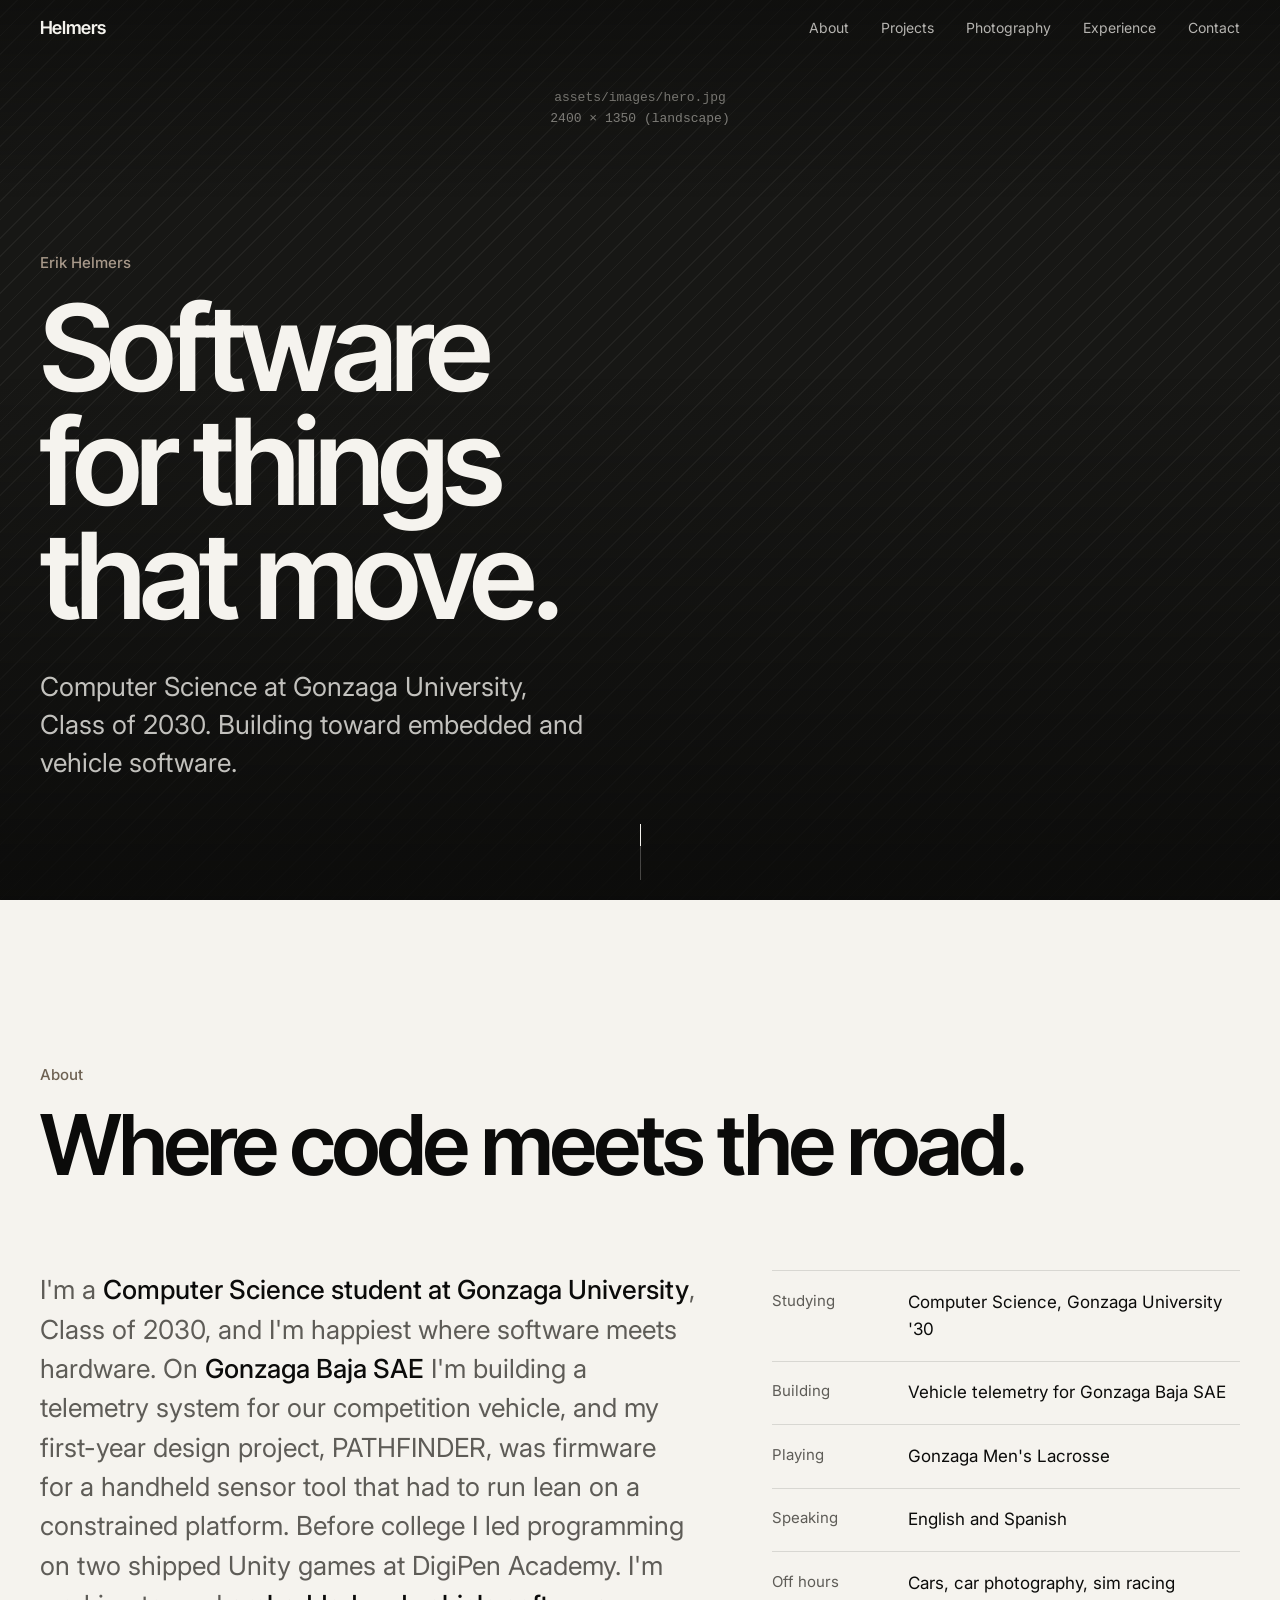
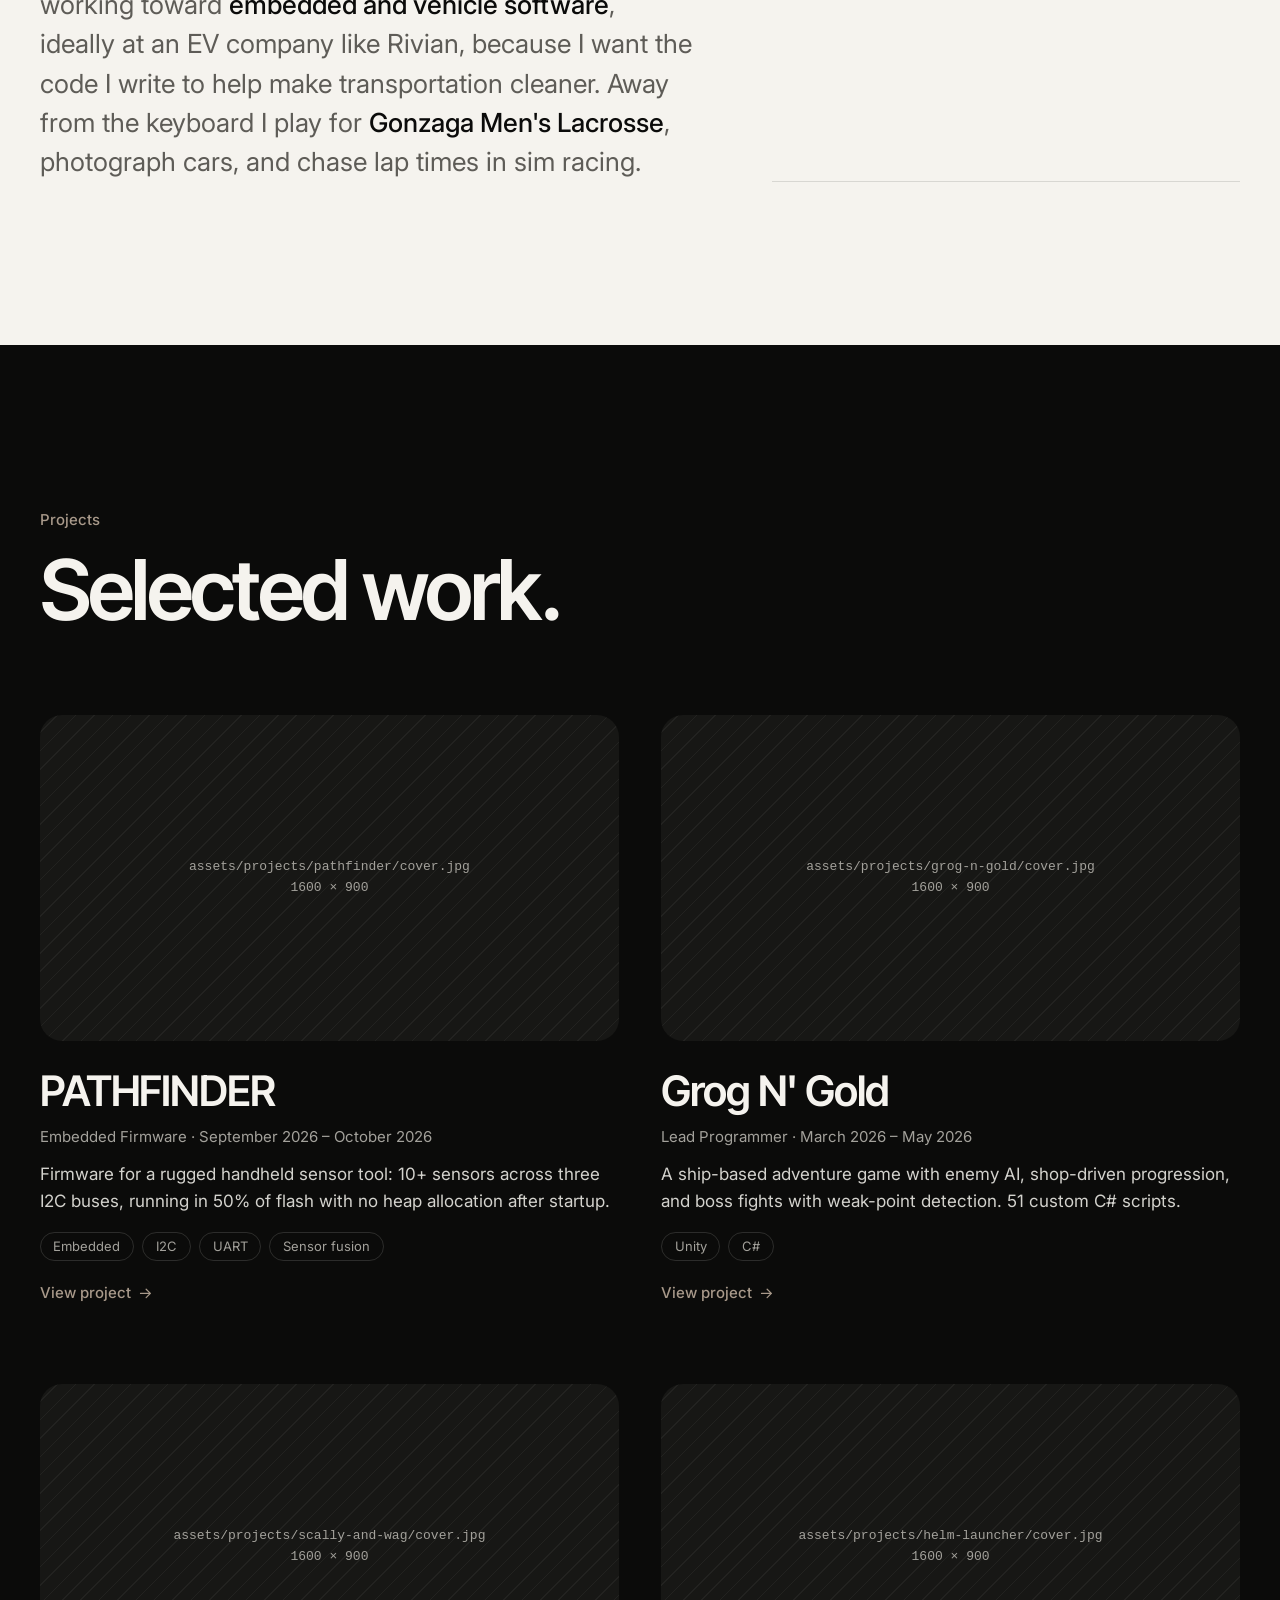
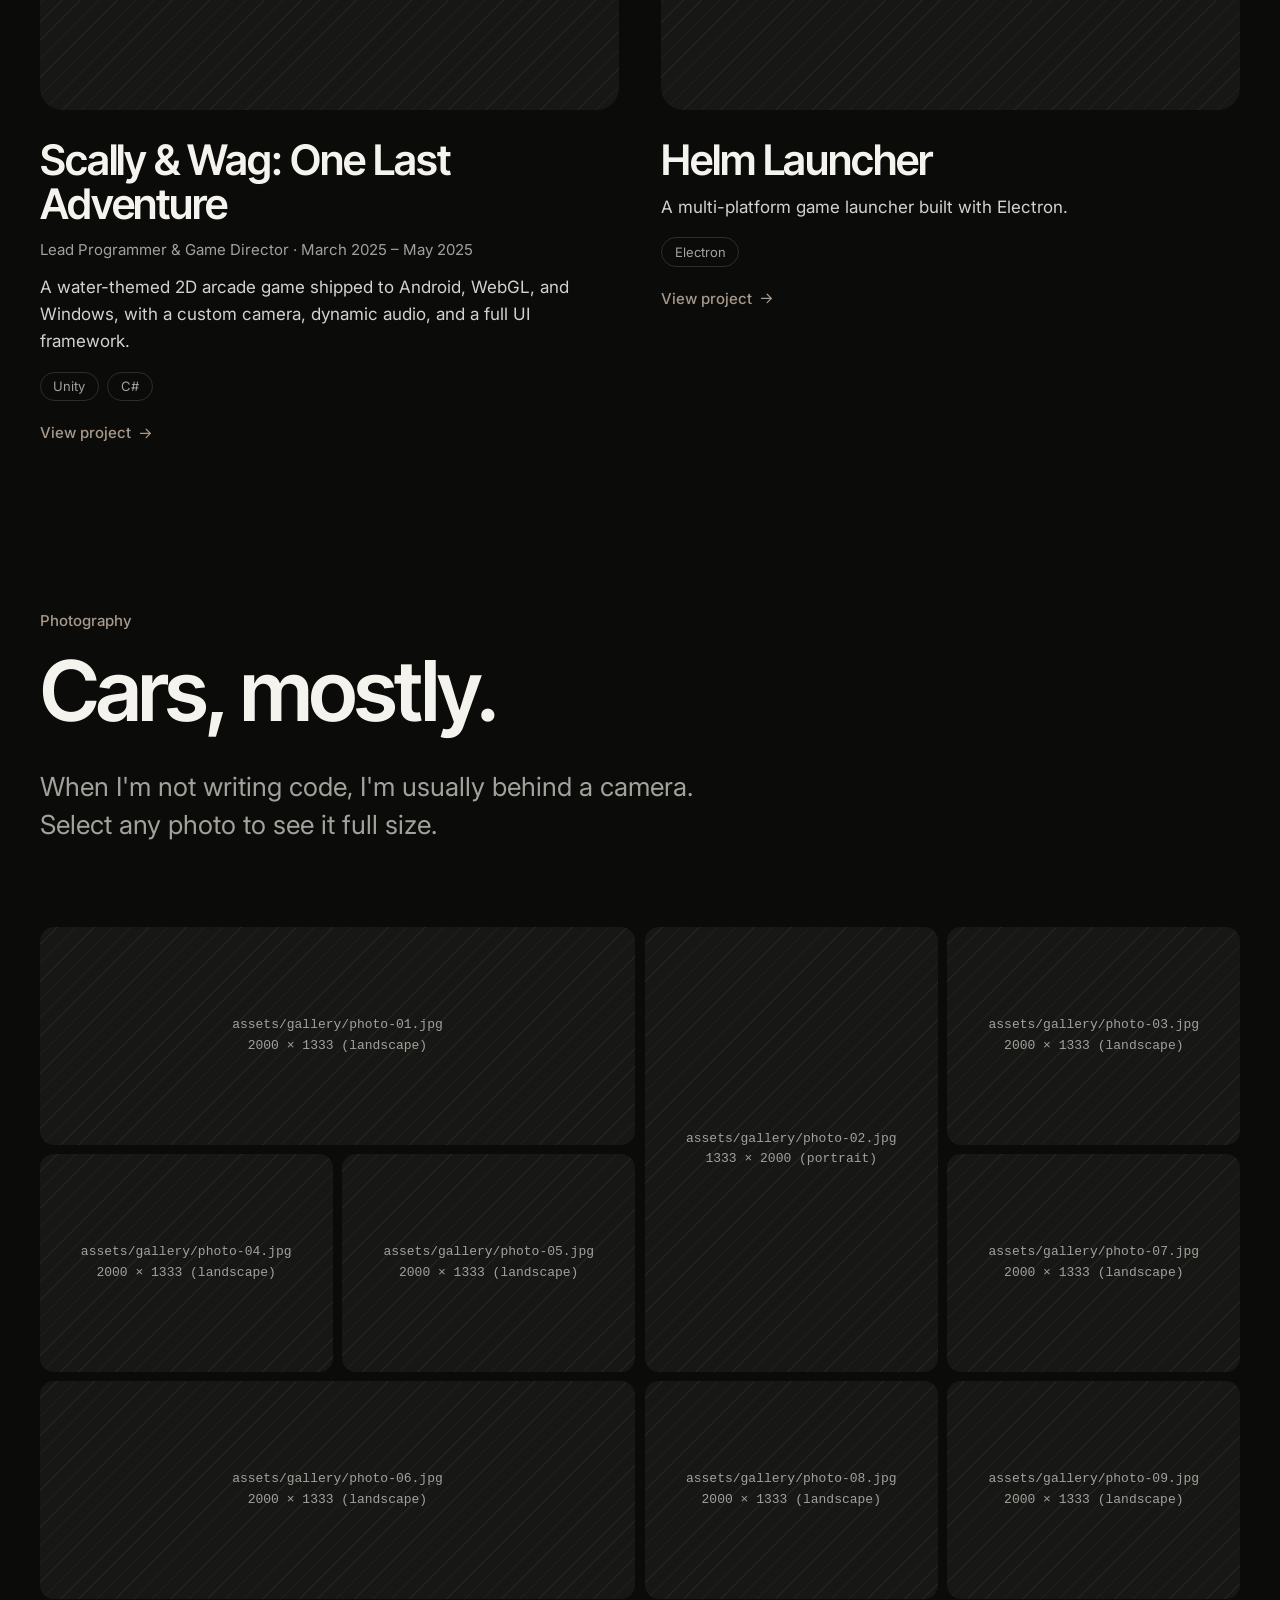
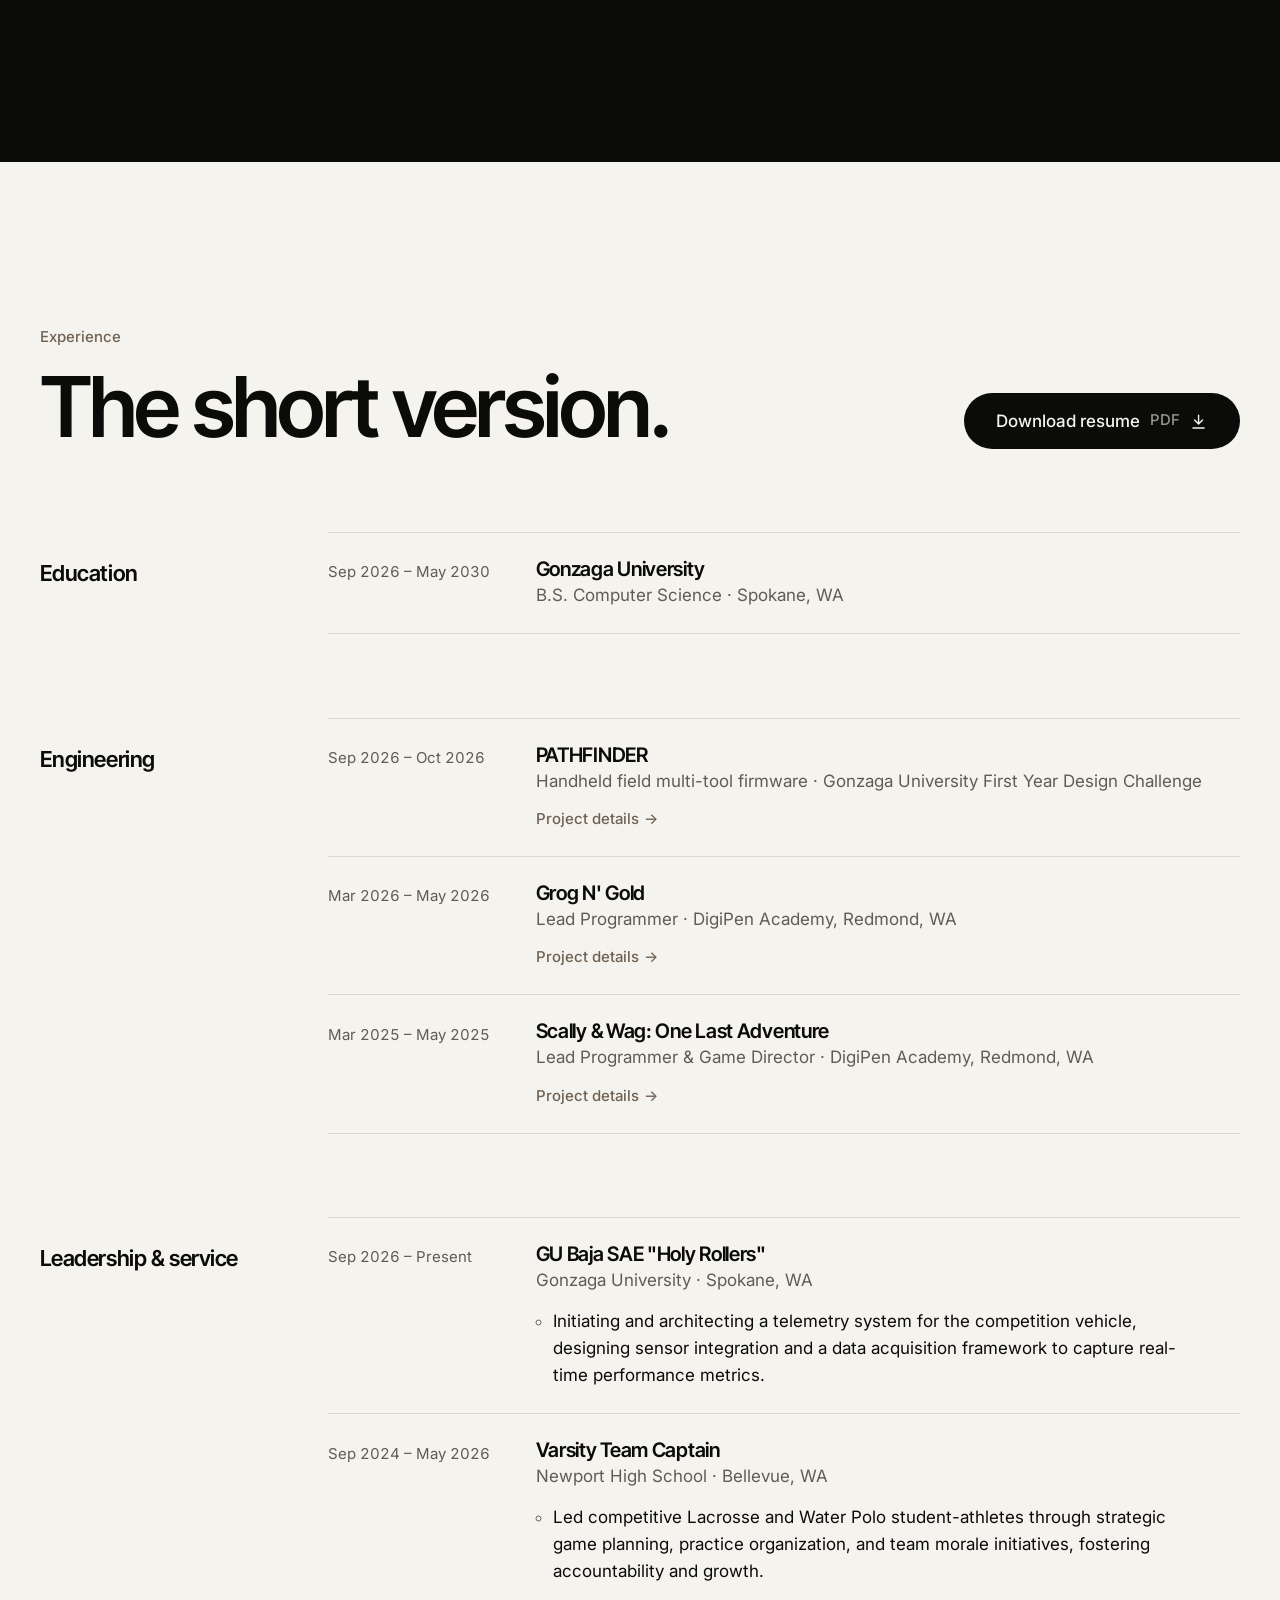
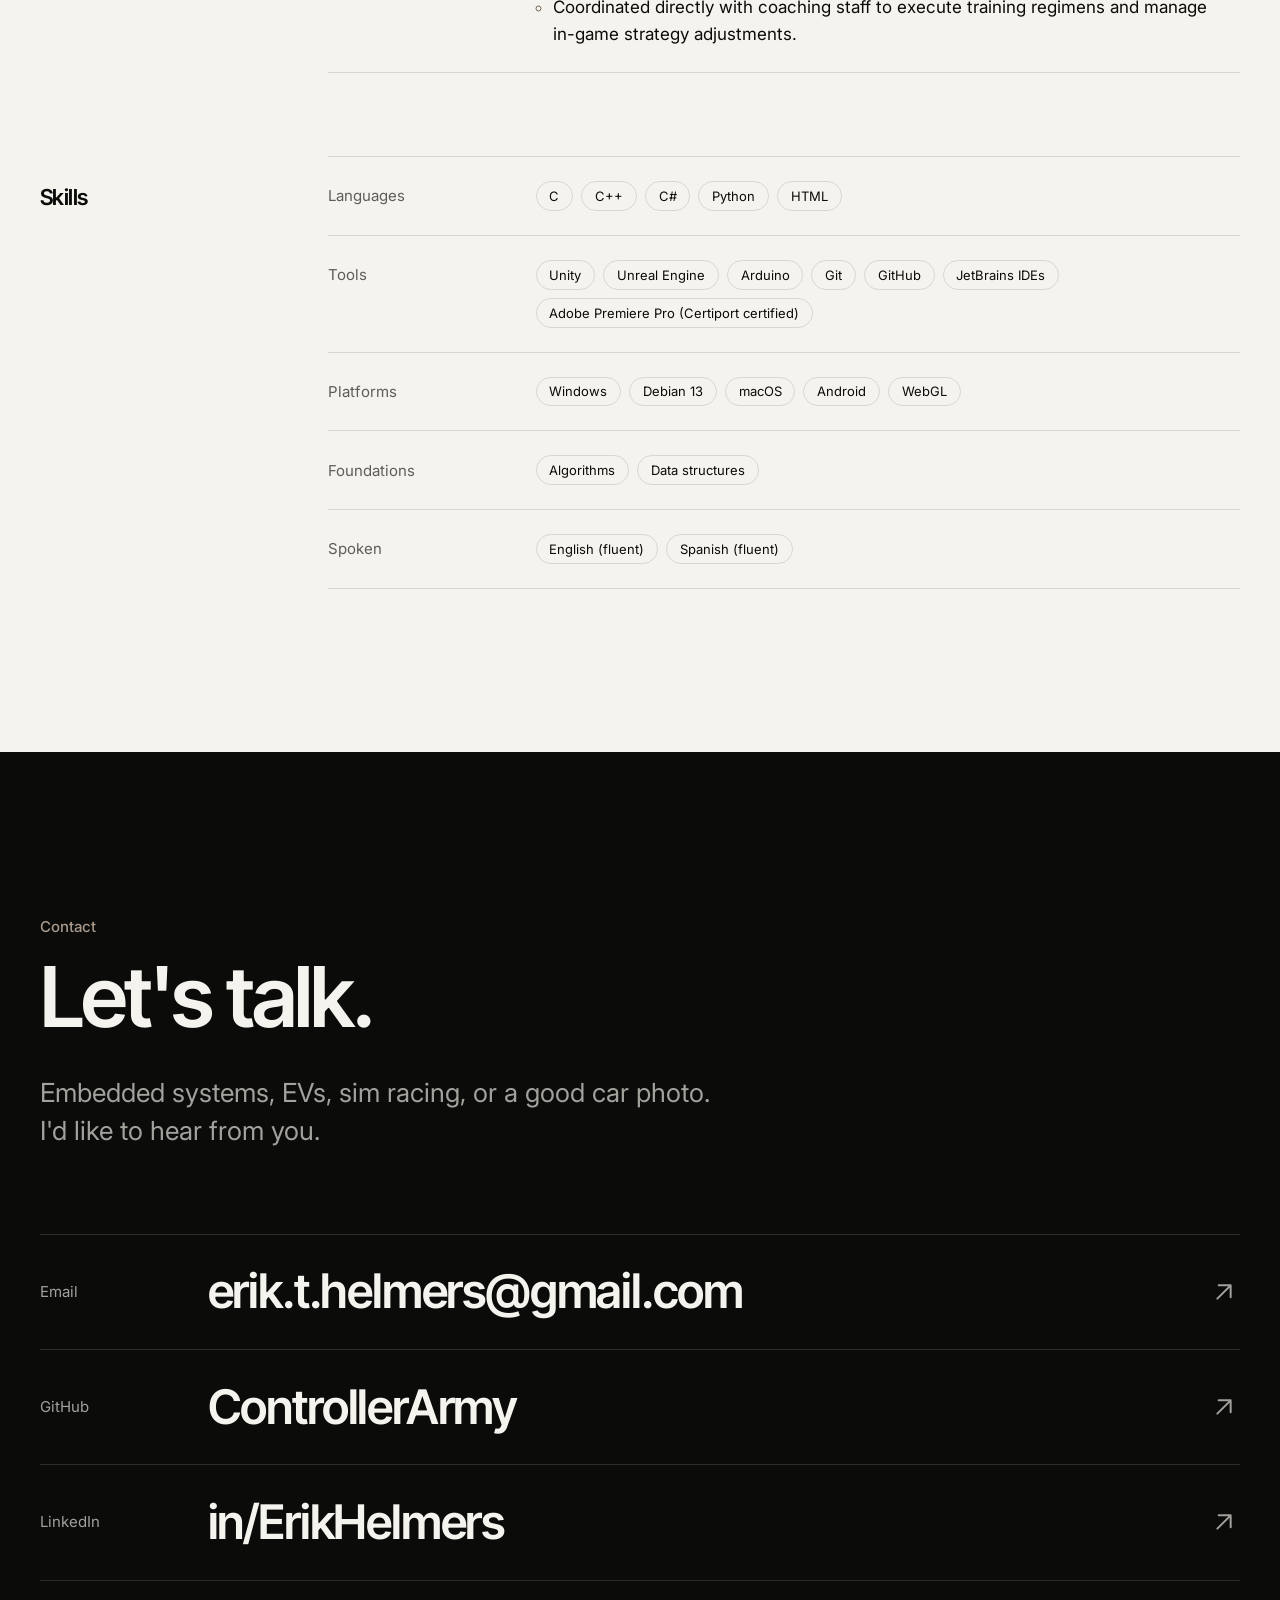
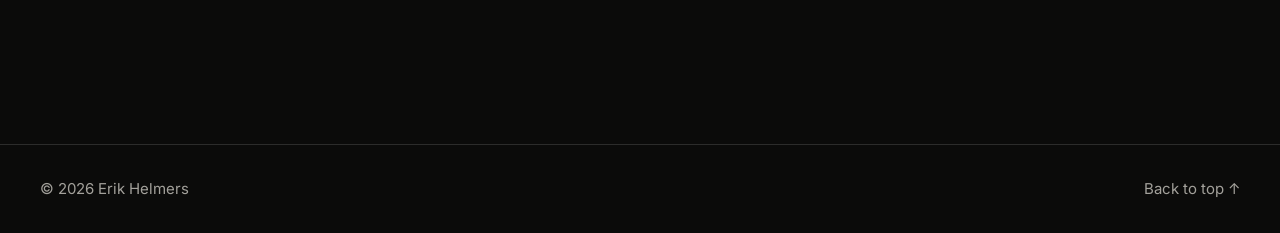
==== index.html @ 2173ebb0 "Initial portfolio site" ====
<!doctype html>
<html lang="en">
<head>
  <meta charset="utf-8">
  <meta name="viewport" content="width=device-width, initial-scale=1">

  <!-- ===================================================================
       TITLE, SEARCH + SHARING  (EDIT ME)
       og:image must be a full https:// URL for link previews to work.
       =================================================================== -->
  <title>Erik Helmers — Embedded &amp; Vehicle Software</title>
  <meta name="description" content="Erik Helmers is a Computer Science student at Gonzaga University building toward embedded and vehicle software. Projects, car photography, and resume.">
  <meta name="author" content="Erik Helmers">
  <link rel="canonical" href="https://controllerarmy.github.io/">
  <meta name="theme-color" content="#0b0b0a">

  <meta property="og:type" content="website">
  <meta property="og:site_name" content="Erik Helmers">
  <meta property="og:title" content="Erik Helmers — Embedded &amp; Vehicle Software">
  <meta property="og:description" content="Computer Science at Gonzaga University. Building toward embedded and vehicle software. Projects, car photography, and resume.">
  <meta property="og:url" content="https://controllerarmy.github.io/">
  <meta property="og:image" content="https://controllerarmy.github.io/assets/og-image.jpg">
  <meta property="og:image:width" content="1200">
  <meta property="og:image:height" content="630">
  <meta property="og:image:alt" content="Erik Helmers — Software for things that move.">
  <meta name="twitter:card" content="summary_large_image">

  <link rel="icon" href="assets/favicon-32.png" sizes="32x32" type="image/png">
  <link rel="icon" href="assets/favicon.svg" type="image/svg+xml">
  <link rel="apple-touch-icon" href="assets/apple-touch-icon.png">

  <!-- Fonts: the only external request. Offline, system fonts take over. -->
  <link rel="preconnect" href="https://fonts.googleapis.com">
  <link rel="preconnect" href="https://fonts.gstatic.com" crossorigin>
  <link rel="stylesheet" href="https://fonts.googleapis.com/css2?family=Inter+Tight:wght@500;600&family=Inter:wght@400;500&display=swap">

  <link rel="stylesheet" href="css/styles.css">
  <script src="js/main.js" defer></script>
</head>
<body>
  <a class="skip-link" href="#main">Skip to content</a>

  <!-- ===================================================================
       NAVIGATION
       =================================================================== -->
  <header class="site-nav is-top" data-nav>
    <nav class="nav-inner container" aria-label="Primary">
      <a class="nav-brand" href="#top">Helmers</a>
      <button class="nav-toggle" type="button" aria-expanded="false" aria-controls="nav-menu">
        <span class="nav-toggle-label">Menu</span>
      </button>
      <ul class="nav-links" id="nav-menu">
        <li><a href="#about">About</a></li>
        <li><a href="#projects">Projects</a></li>
        <li><a href="#photography">Photography</a></li>
        <li><a href="#experience">Experience</a></li>
        <li><a href="#contact">Contact</a></li>
      </ul>
    </nav>
  </header>

  <main id="main">

    <!-- =================================================================
         HERO  (EDIT: headline + one line)
         Background photo: assets/images/hero.jpg, 2400 × 1350
         ================================================================= -->
    <section class="hero theme-dark" id="top" aria-labelledby="hero-title">
      <div class="hero-media media" data-label="assets/images/hero.jpg&#10;2400 × 1350 (landscape)">
        <img src="assets/images/hero.jpg" alt="" width="2400" height="1350" fetchpriority="high" decoding="async">
      </div>
      <div class="hero-content container">
        <p class="eyebrow">Erik Helmers</p>
        <h1 class="hero-title" id="hero-title">Software for things that move.</h1>
        <p class="hero-sub">Computer Science at Gonzaga University, Class of 2030. Building toward embedded and vehicle software.</p>
      </div>
      <a class="scroll-cue" href="#about"><span class="visually-hidden">Scroll to About</span></a>
    </section>

    <!-- =================================================================
         ABOUT  (EDIT: statement, paragraph, quick facts)
         ================================================================= -->
    <section class="section theme-light" id="about" aria-labelledby="about-title">
      <div class="container about-grid">
        <header class="about-head" data-reveal>
          <p class="eyebrow">About</p>
          <h2 class="display" id="about-title">Where code meets the road.</h2>
        </header>

        <div class="about-copy" data-reveal>
          <!-- Phrases in <strong> show in full-strength color; the rest is softer. -->
          <p>
            I'm a <strong>Computer Science student at Gonzaga University</strong>, Class of 2030, and I'm happiest
            where software meets hardware. On <strong>Gonzaga Baja SAE</strong> I'm building a telemetry system for
            our competition vehicle, and my first-year design project, PATHFINDER, was firmware for a handheld
            sensor tool that had to run lean on a constrained platform. Before college I led programming on two
            shipped Unity games at DigiPen Academy. I'm working toward <strong>embedded and vehicle software</strong>,
            ideally at an EV company like Rivian, because I want the code I write to help make transportation
            cleaner. Away from the keyboard I play for <strong>Gonzaga Men's Lacrosse</strong>, photograph cars,
            and chase lap times in sim racing.
          </p>
        </div>

        <dl class="facts" data-reveal>
          <div><dt>Studying</dt><dd>Computer Science, Gonzaga University '30</dd></div>
          <div><dt>Building</dt><dd>Vehicle telemetry for Gonzaga Baja SAE</dd></div>
          <div><dt>Playing</dt><dd>Gonzaga Men's Lacrosse</dd></div>
          <div><dt>Speaking</dt><dd>English and Spanish</dd></div>
          <div><dt>Off hours</dt><dd>Cars, car photography, sim racing</dd></div>
        </dl>
      </div>
    </section>

    <!-- =================================================================
         PROJECTS
         Cards + detail views are generated from PROJECTS in js/main.js.
         ================================================================= -->
    <section class="section theme-dark" id="projects" aria-labelledby="projects-title">
      <div class="container">
        <header class="section-head" data-reveal>
          <p class="eyebrow">Projects</p>
          <h2 class="display" id="projects-title">Selected work.</h2>
        </header>
        <ul class="project-grid" data-projects></ul>
        <noscript><p class="noscript">Turn on JavaScript to see my projects.</p></noscript>
      </div>
    </section>

    <!-- =================================================================
         PHOTOGRAPHY
         Photos are generated from GALLERY in js/main.js.
         ================================================================= -->
    <section class="section theme-dark" id="photography" aria-labelledby="photography-title">
      <div class="container">
        <header class="section-head" data-reveal>
          <p class="eyebrow">Photography</p>
          <h2 class="display" id="photography-title">Cars, mostly.</h2>
          <p class="lead">When I'm not writing code, I'm usually behind a camera. Select any photo to see it full size.</p>
        </header>
      </div>
      <ul class="gallery" data-gallery></ul>
      <noscript><p class="container noscript">Turn on JavaScript to see my photos.</p></noscript>
    </section>

    <!-- =================================================================
         EXPERIENCE  (EDIT: mirrors the resume)
         To update the download, replace assets/resume/Erik_Helmers_Resume.pdf
         with a new file of the same name.
         ================================================================= -->
    <section class="section theme-light" id="experience" aria-labelledby="experience-title">
      <div class="container">
        <header class="section-head section-head--split" data-reveal>
          <div>
            <p class="eyebrow">Experience</p>
            <h2 class="display" id="experience-title">The short version.</h2>
          </div>
          <a class="btn btn--solid btn--lg" href="assets/resume/Erik_Helmers_Resume.pdf" download="Erik_Helmers_Resume.pdf">
            Download resume <span class="btn-note">PDF</span>
            <svg class="icon" viewBox="0 0 24 24" fill="none" stroke="currentColor" stroke-width="1.75" stroke-linecap="round" stroke-linejoin="round" aria-hidden="true"><path d="M12 4v11M7 10l5 5 5-5M5 20h14"/></svg>
          </a>
        </header>

        <div class="timeline">

          <!-- Education -->
          <section class="tl-group" aria-labelledby="tl-education" data-reveal>
            <h3 class="tl-heading" id="tl-education">Education</h3>
            <ol class="tl-list">
              <li class="tl-item">
                <p class="tl-date">Sep 2026 – May 2030</p>
                <div>
                  <h4 class="tl-title">Gonzaga University</h4>
                  <p class="tl-sub">B.S. Computer Science · Spokane, WA</p>
                </div>
              </li>
            </ol>
          </section>

          <!-- Engineering -->
          <section class="tl-group" aria-labelledby="tl-engineering" data-reveal>
            <h3 class="tl-heading" id="tl-engineering">Engineering</h3>
            <ol class="tl-list">
              <li class="tl-item">
                <p class="tl-date">Sep 2026 – Oct 2026</p>
                <div>
                  <h4 class="tl-title">PATHFINDER</h4>
                  <p class="tl-sub">Handheld field multi-tool firmware · Gonzaga University First Year Design Challenge</p>
                  <a class="tl-link" href="#project/pathfinder">Project details <span aria-hidden="true">→</span></a>
                </div>
              </li>
              <li class="tl-item">
                <p class="tl-date">Mar 2026 – May 2026</p>
                <div>
                  <h4 class="tl-title">Grog N' Gold</h4>
                  <p class="tl-sub">Lead Programmer · DigiPen Academy, Redmond, WA</p>
                  <a class="tl-link" href="#project/grog-n-gold">Project details <span aria-hidden="true">→</span></a>
                </div>
              </li>
              <li class="tl-item">
                <p class="tl-date">Mar 2025 – May 2025</p>
                <div>
                  <h4 class="tl-title">Scally &amp; Wag: One Last Adventure</h4>
                  <p class="tl-sub">Lead Programmer &amp; Game Director · DigiPen Academy, Redmond, WA</p>
                  <a class="tl-link" href="#project/scally-and-wag">Project details <span aria-hidden="true">→</span></a>
                </div>
              </li>
            </ol>
          </section>

          <!-- Leadership & service -->
          <section class="tl-group" aria-labelledby="tl-leadership" data-reveal>
            <h3 class="tl-heading" id="tl-leadership">Leadership &amp; service</h3>
            <ol class="tl-list">
              <li class="tl-item">
                <p class="tl-date">Sep 2026 – Present</p>
                <div>
                  <h4 class="tl-title">GU Baja SAE "Holy Rollers"</h4>
                  <p class="tl-sub">Gonzaga University · Spokane, WA</p>
                  <ul class="tl-points">
                    <li>Initiating and architecting a telemetry system for the competition vehicle, designing sensor integration and a data acquisition framework to capture real-time performance metrics.</li>
                  </ul>
                </div>
              </li>
              <li class="tl-item">
                <p class="tl-date">Sep 2024 – May 2026</p>
                <div>
                  <h4 class="tl-title">Varsity Team Captain</h4>
                  <p class="tl-sub">Newport High School · Bellevue, WA</p>
                  <ul class="tl-points">
                    <li>Led competitive Lacrosse and Water Polo student-athletes through strategic game planning, practice organization, and team morale initiatives, fostering accountability and growth.</li>
                    <li>Coordinated directly with coaching staff to execute training regimens and manage in-game strategy adjustments.</li>
                  </ul>
                </div>
              </li>
            </ol>
          </section>

          <!-- Skills -->
          <section class="tl-group" aria-labelledby="tl-skills" data-reveal>
            <h3 class="tl-heading" id="tl-skills">Skills</h3>
            <ul class="tl-list">
              <li class="tl-item">
                <p class="tl-date">Languages</p>
                <ul class="tags"><li>C</li><li>C++</li><li>C#</li><li>Python</li><li>HTML</li></ul>
              </li>
              <li class="tl-item">
                <p class="tl-date">Tools</p>
                <ul class="tags"><li>Unity</li><li>Unreal Engine</li><li>Arduino</li><li>Git</li><li>GitHub</li><li>JetBrains IDEs</li><li>Adobe Premiere Pro (Certiport certified)</li></ul>
              </li>
              <li class="tl-item">
                <p class="tl-date">Platforms</p>
                <ul class="tags"><li>Windows</li><li>Debian 13</li><li>macOS</li><li>Android</li><li>WebGL</li></ul>
              </li>
              <li class="tl-item">
                <p class="tl-date">Foundations</p>
                <ul class="tags"><li>Algorithms</li><li>Data structures</li></ul>
              </li>
              <li class="tl-item">
                <p class="tl-date">Spoken</p>
                <ul class="tags"><li>English (fluent)</li><li>Spanish (fluent)</li></ul>
              </li>
            </ul>
          </section>

        </div>
      </div>
    </section>

    <!-- =================================================================
         CONTACT  (EDIT: links)
         ================================================================= -->
    <section class="section section--contact theme-dark" id="contact" aria-labelledby="contact-title">
      <div class="container">
        <header data-reveal>
          <p class="eyebrow">Contact</p>
          <h2 class="display" id="contact-title">Let's talk.</h2>
          <p class="lead">Embedded systems, EVs, sim racing, or a good car photo. I'd like to hear from you.</p>
        </header>

        <ul class="contact-links" data-reveal>
          <li>
            <a href="mailto:erik.t.helmers@gmail.com">
              <span class="cl-label">Email</span>
              <span class="cl-value">erik.t.helmers@gmail.com</span>
              <svg class="cl-arrow" viewBox="0 0 24 24" fill="none" stroke="currentColor" stroke-width="1.5" stroke-linecap="round" stroke-linejoin="round" aria-hidden="true"><path d="M7 17 17 7M8 7h9v9"/></svg>
            </a>
          </li>
          <li>
            <a href="https://github.com/ControllerArmy" target="_blank" rel="noopener">
              <span class="cl-label">GitHub</span>
              <span class="cl-value">ControllerArmy<span class="visually-hidden"> (opens in a new tab)</span></span>
              <svg class="cl-arrow" viewBox="0 0 24 24" fill="none" stroke="currentColor" stroke-width="1.5" stroke-linecap="round" stroke-linejoin="round" aria-hidden="true"><path d="M7 17 17 7M8 7h9v9"/></svg>
            </a>
          </li>
          <li>
            <a href="https://www.linkedin.com/in/erikhelmers" target="_blank" rel="noopener">
              <span class="cl-label">LinkedIn</span>
              <span class="cl-value">in/ErikHelmers<span class="visually-hidden"> (opens in a new tab)</span></span>
              <svg class="cl-arrow" viewBox="0 0 24 24" fill="none" stroke="currentColor" stroke-width="1.5" stroke-linecap="round" stroke-linejoin="round" aria-hidden="true"><path d="M7 17 17 7M8 7h9v9"/></svg>
            </a>
          </li>
        </ul>
      </div>
    </section>

  </main>

  <footer class="site-footer theme-dark">
    <div class="container footer-inner">
      <p>© <span data-year>2026</span> Erik Helmers</p>
      <a href="#top">Back to top <span aria-hidden="true">↑</span></a>
    </div>
  </footer>

  <!-- ===================================================================
       PROJECT DETAIL VIEW (filled in by js/main.js)
       =================================================================== -->
  <dialog class="project-dialog theme-dark" id="project-dialog" aria-labelledby="pd-title">
    <div class="pd-bar">
      <button class="icon-btn" type="button" data-close aria-label="Close project">
        <svg class="icon" viewBox="0 0 24 24" fill="none" stroke="currentColor" stroke-width="1.75" stroke-linecap="round" aria-hidden="true"><path d="M6 6l12 12M18 6 6 18"/></svg>
      </button>
    </div>
    <article class="pd-body container" data-project-content></article>
  </dialog>

  <!-- ===================================================================
       PHOTO LIGHTBOX (filled in by js/main.js)
       =================================================================== -->
  <dialog class="lightbox theme-dark" id="lightbox" aria-label="Photo viewer">
    <div class="lb-top">
      <p class="lb-count" aria-live="polite"></p>
      <button class="icon-btn" type="button" data-close aria-label="Close photo viewer">
        <svg class="icon" viewBox="0 0 24 24" fill="none" stroke="currentColor" stroke-width="1.75" stroke-linecap="round" aria-hidden="true"><path d="M6 6l12 12M18 6 6 18"/></svg>
      </button>
    </div>
    <div class="lb-stage">
      <div class="media lb-media"><img alt=""></div>
      <button class="icon-btn lb-prev" type="button" data-prev aria-label="Previous photo">
        <svg class="icon" viewBox="0 0 24 24" fill="none" stroke="currentColor" stroke-width="1.75" stroke-linecap="round" stroke-linejoin="round" aria-hidden="true"><path d="M15 6l-6 6 6 6"/></svg>
      </button>
      <button class="icon-btn lb-next" type="button" data-next aria-label="Next photo">
        <svg class="icon" viewBox="0 0 24 24" fill="none" stroke="currentColor" stroke-width="1.75" stroke-linecap="round" stroke-linejoin="round" aria-hidden="true"><path d="M9 6l6 6-6 6"/></svg>
      </button>
    </div>
    <p class="lb-caption"></p>
  </dialog>
</body>
</html>
---- css/styles.css ----
/* ==========================================================================
   ERIK HELMERS — PORTFOLIO STYLES
   --------------------------------------------------------------------------
   Contents
      1. Theme tokens ........... colors, fonts, type scale, spacing  (EDIT ME)
      2. Section themes ......... dark / light surfaces
      3. Base
      4. Layout + type helpers
      5. Components ............. buttons, tags, images, icon buttons
      6. Navigation
      7. Hero
      8. About
      9. Projects
     10. Photography
     11. Experience
     12. Contact + footer
     13. Project detail dialog
     14. Photo lightbox
     15. Motion ................. scroll reveals, reduced motion
   ========================================================================== */


/* ==========================================================================
   1. THEME TOKENS  (EDIT ME)
   Change these values to retheme the whole site.
   If you change the accent, keep --color-accent-ink dark enough to read on
   --color-paper (4.5:1 contrast). Also update the matching colors in 404.html
   and the theme-color meta tag in index.html.
   ========================================================================== */
:root {
  /* Palette */
  --color-ink: #0b0b0a;            /* near-black: dark sections, text on light */
  --color-ink-raised: #171715;     /* image backgrounds on dark */
  --color-paper: #f5f3ee;          /* off-white: light sections, text on dark */
  --color-paper-raised: #e9e6df;   /* image backgrounds on light */
  --color-accent: #a8998a;         /* "Stone": buttons + highlights on dark */
  --color-accent-ink: #6e6253;     /* deeper Stone: accent text on light */
  --color-muted-on-dark: #a3a19b;  /* secondary text on dark */
  --color-muted-on-light: #5e5c57; /* secondary text on light */

  /* Fonts (loaded from Google Fonts in index.html; system fonts used offline) */
  --font-display: "Inter Tight", "Inter", system-ui, -apple-system, "Segoe UI", Roboto, "Helvetica Neue", Arial, sans-serif;
  --font-body: "Inter", system-ui, -apple-system, "Segoe UI", Roboto, "Helvetica Neue", Arial, sans-serif;
  --font-mono: ui-monospace, "SF Mono", "Cascadia Mono", Consolas, monospace;

  /* Type scale: clamp(smallest, grows with screen width, largest) */
  --text-hero: clamp(3.25rem, 1.5rem + 7.5vw, 10rem);
  --text-display: clamp(2.5rem, 1.4rem + 4.8vw, 6.75rem);
  --text-title: clamp(1.75rem, 1.35rem + 1.6vw, 2.75rem);
  --text-lead: clamp(1.1875rem, 1rem + 0.8vw, 1.75rem);
  --text-body: 1.0625rem;
  --text-small: 0.9375rem;
  --text-tiny: 0.8125rem;

  --weight-display: 600;
  --tracking-hero: -0.045em;      /* tighter = more negative */
  --tracking-display: -0.035em;
  --tracking-title: -0.025em;

  /* Spacing */
  --gutter: clamp(1rem, 0.4rem + 2.6vw, 3rem);       /* page side margins */
  --section-pad: clamp(6rem, 3rem + 9vw, 11rem);      /* space above + below sections */
  --stack-lg: clamp(3rem, 2rem + 4vw, 6rem);          /* gap between large blocks */
  --stack-md: clamp(1.5rem, 1rem + 1.5vw, 2.5rem);    /* gap between medium blocks */
  --max-width: 90rem;                                 /* content width (1440px) */
  --measure: 42rem;                                   /* comfortable line length */

  /* Shape */
  --radius-sm: 8px;
  --radius-md: 14px;
  --radius-lg: 22px;
  --radius-pill: 999px;

  /* Motion */
  --ease-out: cubic-bezier(0.22, 1, 0.36, 1);
  --reveal-duration: 1.1s;
  --reveal-distance: 2.5rem;

  --nav-height: 3.5rem;
}


/* ==========================================================================
   2. SECTION THEMES
   Add class="theme-dark" or class="theme-light" to any section.
   Components below read these variables, so they adapt automatically.
   ========================================================================== */
.theme-dark {
  --bg: var(--color-ink);
  --bg-raised: var(--color-ink-raised);
  --fg: var(--color-paper);
  --muted: var(--color-muted-on-dark);
  --accent-text: var(--color-accent);
  --line: color-mix(in srgb, var(--color-paper) 14%, transparent);
  color-scheme: dark;
  background-color: var(--bg);
  color: var(--fg);
}

.theme-light {
  --bg: var(--color-paper);
  --bg-raised: var(--color-paper-raised);
  --fg: var(--color-ink);
  --muted: var(--color-muted-on-light);
  --accent-text: var(--color-accent-ink);
  --line: color-mix(in srgb, var(--color-ink) 12%, transparent);
  color-scheme: light;
  background-color: var(--bg);
  color: var(--fg);
}


/* ==========================================================================
   3. BASE
   ========================================================================== */
*,
*::before,
*::after {
  box-sizing: border-box;
}

html {
  overflow-x: clip;
  -webkit-text-size-adjust: 100%;
  text-size-adjust: 100%;
}

@media (prefers-reduced-motion: no-preference) {
  html {
    scroll-behavior: smooth;
  }
}

html.is-locked {
  overflow: hidden;
}

body {
  margin: 0;
  min-height: 100vh;
  background: var(--color-ink);
  color: var(--color-paper);
  font-family: var(--font-body);
  font-size: var(--text-body);
  line-height: 1.6;
  -webkit-font-smoothing: antialiased;
  -moz-osx-font-smoothing: grayscale;
}

h1, h2, h3, h4, p, ul, ol, dl, dd, figure {
  margin: 0;
}

img,
svg {
  display: block;
  max-width: 100%;
}

img {
  height: auto;
}

a {
  color: inherit;
  text-underline-offset: 0.2em;
}

button {
  font: inherit;
  color: inherit;
}

::selection {
  background: var(--color-accent);
  color: var(--color-ink);
}

:focus-visible {
  outline: 2px solid var(--accent-text, var(--color-accent));
  outline-offset: 3px;
}

[tabindex="-1"]:focus {
  outline: none;
}


/* ==========================================================================
   4. LAYOUT + TYPE HELPERS
   ========================================================================== */
.container {
  width: min(100% - 2 * var(--gutter), var(--max-width));
  margin-inline: auto;
}

.section {
  padding-block: var(--section-pad);
}

/* Two dark sections in a row share one gap instead of two. */
.section.theme-dark + .section.theme-dark {
  padding-top: 0;
}

.section-head {
  max-width: 62rem;
  margin-bottom: var(--stack-lg);
}

.section-head .lead {
  margin-top: var(--stack-md);
}

.eyebrow {
  margin-bottom: 1rem;
  font-size: var(--text-small);
  font-weight: 500;
  color: var(--accent-text);
}

.display {
  font-family: var(--font-display);
  font-size: var(--text-display);
  font-weight: var(--weight-display);
  letter-spacing: var(--tracking-display);
  line-height: 1;
  text-wrap: balance;
}

.lead {
  max-width: var(--measure);
  font-size: var(--text-lead);
  line-height: 1.45;
  color: var(--muted);
  text-wrap: pretty;
}

.visually-hidden {
  position: absolute !important;
  width: 1px;
  height: 1px;
  margin: -1px;
  padding: 0;
  overflow: hidden;
  clip: rect(0 0 0 0);
  white-space: nowrap;
  border: 0;
}

.skip-link {
  position: fixed;
  top: 0.75rem;
  left: 0.75rem;
  z-index: 100;
  padding: 0.75rem 1.25rem;
  border-radius: var(--radius-pill);
  background: var(--color-paper);
  color: var(--color-ink);
  font-weight: 500;
  text-decoration: none;
  transform: translateY(-200%);
  transition: transform 0.2s ease;
}

.skip-link:focus {
  transform: none;
}

.noscript {
  color: var(--muted);
}


/* ==========================================================================
   5. COMPONENTS
   ========================================================================== */

/* Icons (inline SVG) */
.icon {
  flex: none;
  width: 1.125em;
  height: 1.125em;
}

/* Buttons */
.btn {
  display: inline-flex;
  align-items: center;
  justify-content: center;
  gap: 0.6rem;
  min-height: 3rem;
  padding: 0.75rem 1.5rem;
  border: 0;
  border-radius: var(--radius-pill);
  font-size: 1rem;
  font-weight: 500;
  line-height: 1.2;
  text-decoration: none;
  cursor: pointer;
  transition: background-color 0.25s ease, transform 0.25s var(--ease-out);
}

.btn:active {
  transform: scale(0.97);
}

.btn--lg {
  min-height: 3.5rem;
  padding: 1rem 2rem;
  font-size: 1.0625rem;
}

.btn--accent {
  background: var(--color-accent);
  color: var(--color-ink);
}

.btn--accent:hover {
  background: color-mix(in srgb, var(--color-accent) 78%, var(--color-paper));
}

.btn--solid {
  background: var(--fg);
  color: var(--bg);
}

.btn--solid:hover {
  background: color-mix(in srgb, var(--fg) 82%, var(--bg));
}

.btn-note {
  font-size: 0.875em;
  opacity: 0.6;
}

/* Tags (stack, skills) */
.tags {
  display: flex;
  flex-wrap: wrap;
  gap: 0.5rem;
  padding: 0;
  list-style: none;
}

.tags li {
  padding: 0.3rem 0.8rem;
  border: 1px solid var(--line);
  border-radius: var(--radius-pill);
  font-size: var(--text-tiny);
  line-height: 1.4;
  color: var(--muted);
}

/* Images. Every image sits in a .media wrapper. If the file is missing,
   main.js adds .is-missing and the wrapper shows its data-label
   (the exact path + size to drop in). */
.media {
  position: relative;
  overflow: hidden;
  border-radius: var(--radius-lg);
  background-color: var(--bg-raised);
}

.media img {
  width: 100%;
  height: 100%;
  object-fit: cover;
}

.media.is-missing {
  background-image: repeating-linear-gradient(
    135deg,
    transparent 0 12px,
    color-mix(in srgb, var(--fg) 5%, transparent) 12px 13px
  );
}

.media.is-missing img {
  visibility: hidden;
}

.media.is-missing::after {
  content: attr(data-label);
  position: absolute;
  inset: 0;
  display: grid;
  place-items: center;
  padding: 1rem;
  font-family: var(--font-mono);
  font-size: var(--text-tiny);
  line-height: 1.6;
  color: var(--muted);
  text-align: center;
  white-space: pre-line;
  overflow-wrap: anywhere;
}

/* Round icon buttons (close, previous, next) */
.icon-btn {
  display: inline-grid;
  place-items: center;
  width: 2.75rem;
  height: 2.75rem;
  padding: 0;
  border: 0;
  border-radius: 50%;
  background: color-mix(in srgb, var(--fg) 12%, transparent);
  -webkit-backdrop-filter: blur(16px);
  backdrop-filter: blur(16px);
  cursor: pointer;
  transition: background-color 0.2s ease;
}

.icon-btn:hover {
  background: color-mix(in srgb, var(--fg) 22%, transparent);
}

.icon-btn .icon {
  width: 1.25rem;
  height: 1.25rem;
}


/* ==========================================================================
   6. NAVIGATION
   Transparent over the hero, translucent once you scroll. Slides away while
   scrolling down, returns when scrolling up.
   ========================================================================== */
.site-nav {
  position: fixed;
  inset: 0 0 auto;
  z-index: 50;
  height: var(--nav-height);
  color: var(--color-paper);
  transition: transform 0.45s var(--ease-out);
}

/* The blur lives on a pseudo-element so the mobile menu can still cover the
   full screen (backdrop-filter would otherwise trap it inside the bar). */
.site-nav::before {
  content: "";
  position: absolute;
  inset: 0;
  z-index: -1;
  background: color-mix(in srgb, var(--color-ink) 72%, transparent);
  -webkit-backdrop-filter: saturate(180%) blur(20px);
  backdrop-filter: saturate(180%) blur(20px);
  border-bottom: 1px solid color-mix(in srgb, var(--color-paper) 8%, transparent);
  transition: opacity 0.3s ease;
}

.site-nav.is-top::before {
  opacity: 0;
}

.site-nav.is-hidden {
  transform: translateY(-100%);
}

.site-nav:focus-within {
  transform: none;
}

.nav-inner {
  display: flex;
  align-items: center;
  justify-content: space-between;
  height: 100%;
}

.nav-brand {
  font-family: var(--font-display);
  font-size: 1.125rem;
  font-weight: 600;
  letter-spacing: -0.02em;
  text-decoration: none;
}

.nav-links {
  display: flex;
  gap: clamp(1.25rem, 2.5vw, 2.5rem);
  margin: 0;
  padding: 0;
  list-style: none;
}

.nav-links a {
  font-size: 0.875rem;
  color: color-mix(in srgb, var(--color-paper) 72%, transparent);
  text-decoration: none;
  transition: color 0.2s ease;
}

.nav-links a:hover,
.nav-links a[aria-current] {
  color: var(--color-paper);
}

.nav-toggle {
  display: none;
}

/* Phones: links move into a full-screen menu */
@media (max-width: 47.99rem) {
  .nav-toggle {
    display: inline-flex;
    align-items: center;
    min-height: 2.75rem;
    padding: 0 0.25rem;
    border: 0;
    background: none;
    font-size: var(--text-small);
    cursor: pointer;
  }

  .nav-links {
    position: fixed;
    inset: 0;
    z-index: -1;
    flex-direction: column;
    justify-content: center;
    gap: 0.25rem;
    padding: var(--nav-height) var(--gutter) var(--gutter);
    background: var(--color-ink);
    opacity: 0;
    visibility: hidden;
    /* Hide after the fade out; show instantly so links can take focus. */
    transition: opacity 0.3s ease, visibility 0s linear 0.3s;
  }

  .nav-links a {
    display: block;
    padding-block: 0.4rem;
    font-family: var(--font-display);
    font-size: clamp(2.25rem, 10vw, 3.25rem);
    font-weight: 600;
    letter-spacing: -0.03em;
    color: var(--color-paper);
  }

  .site-nav.is-open .nav-links {
    opacity: 1;
    visibility: visible;
    transition: opacity 0.3s ease, visibility 0s;
  }
}


/* ==========================================================================
   7. HERO
   ========================================================================== */
.hero {
  position: relative;
  isolation: isolate;
  display: flex;
  align-items: flex-end;
  min-height: 100vh;
  min-height: 100svh;
  padding-block: calc(var(--nav-height) + 2rem) clamp(5.5rem, 4rem + 6vh, 8.5rem);
  overflow: hidden;
}

.hero-media {
  position: absolute;
  inset: 0;
  z-index: -2;
  border-radius: 0;
  animation: hero-settle 2.4s var(--ease-out) both;
}

.hero-media img {
  will-change: transform;
}

.hero-media.is-missing::after {
  place-items: start center;
  padding-top: calc(var(--nav-height) + 2rem);
}

/* Darkens the top (for the nav) and bottom (for the headline) of the photo */
.hero::before {
  content: "";
  position: absolute;
  inset: 0;
  z-index: -1;
  pointer-events: none;
  background: linear-gradient(
    to bottom,
    color-mix(in srgb, var(--color-ink) 60%, transparent) 0%,
    transparent 22%,
    transparent 42%,
    color-mix(in srgb, var(--color-ink) 88%, transparent) 100%
  );
}

.hero-content > * {
  animation: rise 1.2s var(--ease-out) both;
}

.hero-content > :nth-child(2) {
  animation-delay: 0.12s;
}

.hero-content > :nth-child(3) {
  animation-delay: 0.24s;
}

.hero-title {
  max-width: 11ch;
  font-family: var(--font-display);
  font-size: var(--text-hero);
  font-weight: var(--weight-display);
  letter-spacing: var(--tracking-hero);
  line-height: 0.95;
  text-wrap: balance;
}

.hero-sub {
  max-width: 34rem;
  margin-top: var(--stack-md);
  font-size: var(--text-lead);
  line-height: 1.45;
  color: color-mix(in srgb, var(--color-paper) 78%, transparent);
}

.scroll-cue {
  position: absolute;
  bottom: 1.25rem;
  left: 50%;
  width: 2.75rem;
  height: 3.5rem;
  overflow: hidden;
  translate: -50% 0;
}

.scroll-cue::before,
.scroll-cue::after {
  content: "";
  position: absolute;
  left: 50%;
  width: 1px;
}

.scroll-cue::before {
  inset-block: 0;
  background: color-mix(in srgb, var(--color-paper) 25%, transparent);
}

.scroll-cue::after {
  top: 0;
  height: 40%;
  background: var(--color-paper);
  animation: cue 2.2s var(--ease-out) infinite;
}

@keyframes rise {
  from {
    opacity: 0;
    transform: translateY(1.75rem);
  }
}

@keyframes hero-settle {
  from {
    opacity: 0.35;
    transform: scale(1.08);
  }
}

@keyframes cue {
  0% { transform: translateY(-100%); opacity: 0; }
  30% { opacity: 1; }
  100% { transform: translateY(250%); opacity: 0; }
}


/* ==========================================================================
   8. ABOUT
   ========================================================================== */
.about-grid {
  display: grid;
  gap: var(--stack-lg);
}

.about-copy p {
  font-size: var(--text-lead);
  line-height: 1.5;
  color: var(--muted);
  text-wrap: pretty;
}

/* Phrases wrapped in <strong> show in full-strength color */
.about-copy strong {
  font-weight: 500;
  color: var(--fg);
}

.facts {
  display: grid;
  align-content: start;
  border-bottom: 1px solid var(--line);
}

.facts > div {
  display: grid;
  grid-template-columns: 7.5rem 1fr;
  gap: 1rem;
  padding-block: 1.1rem;
  border-top: 1px solid var(--line);
}

.facts dt {
  font-size: var(--text-small);
  color: var(--muted);
}

@media (min-width: 60rem) {
  .about-grid {
    grid-template-columns: 7fr 5fr;
    column-gap: clamp(3rem, 6vw, 8rem);
  }

  .about-head {
    grid-column: 1 / -1;
  }
}


/* ==========================================================================
   9. PROJECTS
   ========================================================================== */
.project-grid {
  display: grid;
  gap: clamp(3.5rem, 2.5rem + 3vw, 6rem) clamp(1.5rem, 1rem + 2vw, 3rem);
  padding: 0;
  list-style: none;
}

@media (min-width: 56rem) {
  .project-grid {
    grid-template-columns: repeat(2, minmax(0, 1fr));
  }
}

.project-link {
  display: block;
  border-radius: var(--radius-lg);
  text-decoration: none;
}

.project-link:focus-visible {
  outline-offset: 8px;
}

.project-card .media {
  aspect-ratio: 16 / 9;
}

.project-card .media img {
  transition: transform 1.2s var(--ease-out);
}

.project-link:hover .media img {
  transform: scale(1.03);
}

.project-body {
  display: grid;
  justify-items: start;
  gap: 0.75rem;
  padding-top: 1.75rem;
}

.project-title {
  font-family: var(--font-display);
  font-size: var(--text-title);
  font-weight: var(--weight-display);
  letter-spacing: var(--tracking-title);
  line-height: 1.05;
}

.project-meta {
  font-size: var(--text-small);
  color: var(--muted);
}

.project-summary {
  max-width: 36rem;
  color: color-mix(in srgb, var(--fg) 86%, transparent);
}

.project-body .tags {
  margin-top: 0.25rem;
}

.project-more {
  display: inline-flex;
  align-items: center;
  gap: 0.4rem;
  margin-top: 0.5rem;
  font-size: var(--text-small);
  font-weight: 500;
  color: var(--accent-text);
}

.project-more .icon {
  transition: transform 0.3s var(--ease-out);
}

.project-link:hover .project-more .icon {
  transform: translateX(4px);
}


/* ==========================================================================
   10. PHOTOGRAPHY
   Grid with 2 / 3 / 4 columns. "wide" photos span 2 columns, "tall" span
   2 rows (set per photo in main.js).
   ========================================================================== */
.gallery {
  --cols: 2;
  display: grid;
  grid-template-columns: repeat(var(--cols), minmax(0, 1fr));
  grid-auto-rows: clamp(9rem, 17vw, 26rem);
  grid-auto-flow: dense;
  gap: clamp(0.375rem, 0.2rem + 0.5vw, 0.75rem);
  width: min(100% - 2 * var(--gutter), 150rem);
  margin: 0 auto;
  padding: 0;
  list-style: none;
}

@media (min-width: 44rem) {
  .gallery { --cols: 3; }
}

@media (min-width: 72rem) {
  .gallery { --cols: 4; }
}

.gallery-item {
  min-width: 0;
  min-height: 0;
}

.gallery-item--wide {
  grid-column: span 2;
}

.gallery-item--tall {
  grid-row: span 2;
}

.gallery-btn {
  display: block;
  width: 100%;
  height: 100%;
  padding: 0;
  border: 0;
  border-radius: var(--radius-md);
  background: none;
  cursor: zoom-in;
}

.gallery-btn .media {
  height: 100%;
  border-radius: var(--radius-md);
}

.gallery-btn img {
  transition: transform 0.9s var(--ease-out);
}

.gallery-btn:hover img {
  transform: scale(1.04);
}


/* ==========================================================================
   11. EXPERIENCE
   ========================================================================== */
.section-head--split {
  display: flex;
  flex-wrap: wrap;
  align-items: flex-end;
  justify-content: space-between;
  gap: var(--stack-md) 2rem;
  max-width: none;
}

.timeline {
  display: grid;
  gap: var(--stack-lg);
}

.tl-group {
  display: grid;
  gap: 0.5rem 3rem;
}

@media (min-width: 60rem) {
  .tl-group {
    grid-template-columns: 15rem minmax(0, 1fr);
  }
}

.tl-heading {
  padding-top: 1.5rem;
  font-family: var(--font-display);
  font-size: 1.375rem;
  font-weight: var(--weight-display);
  letter-spacing: -0.02em;
}

.tl-list {
  padding: 0;
  list-style: none;
  border-bottom: 1px solid var(--line);
}

.tl-item {
  display: grid;
  gap: 0.35rem 2rem;
  padding-block: 1.5rem;
  border-top: 1px solid var(--line);
}

@media (min-width: 44rem) {
  .tl-item {
    grid-template-columns: 11rem minmax(0, 1fr);
  }
}

.tl-date {
  padding-top: 0.2rem;
  font-size: var(--text-small);
  font-variant-numeric: tabular-nums;
  color: var(--muted);
}

.tl-title {
  font-family: var(--font-display);
  font-size: 1.25rem;
  font-weight: var(--weight-display);
  letter-spacing: -0.015em;
  line-height: 1.25;
}

.tl-sub {
  color: var(--muted);
}

.tl-points {
  display: grid;
  gap: 0.5rem;
  max-width: var(--measure);
  margin-top: 0.85rem;
  padding-left: 1.1rem;
}

.tl-points li::marker {
  color: var(--accent-text);
}

.tl-link {
  display: inline-flex;
  align-items: center;
  gap: 0.35rem;
  margin-top: 0.75rem;
  font-size: var(--text-small);
  font-weight: 500;
  color: var(--accent-text);
  text-decoration: none;
}

.tl-link:hover {
  text-decoration: underline;
}

.tl-item .tags li {
  color: var(--fg);
}


/* ==========================================================================
   12. CONTACT + FOOTER
   ========================================================================== */
.section--contact {
  display: flex;
  align-items: center;
  min-height: 85vh;
  min-height: 85svh;
}

.section--contact .lead {
  margin-top: var(--stack-md);
}

.contact-links {
  margin-top: var(--stack-lg);
  padding: 0;
  list-style: none;
  border-bottom: 1px solid var(--line);
}

.contact-links a {
  display: grid;
  grid-template-columns: minmax(0, 1fr) auto;
  align-items: center;
  gap: 0.25rem 1.5rem;
  padding-block: clamp(1.25rem, 0.9rem + 1.2vw, 2rem);
  border-top: 1px solid var(--line);
  text-decoration: none;
}

.cl-label {
  grid-column: 1 / -1;
  font-size: var(--text-small);
  color: var(--muted);
}

.cl-value {
  font-family: var(--font-display);
  font-size: clamp(1.375rem, 0.9rem + 2.6vw, 3.25rem);
  font-weight: var(--weight-display);
  letter-spacing: var(--tracking-title);
  line-height: 1.15;
  overflow-wrap: anywhere;
  transition: color 0.25s ease;
}

.cl-arrow {
  width: clamp(1.5rem, 1.2rem + 1vw, 2.25rem);
  height: clamp(1.5rem, 1.2rem + 1vw, 2.25rem);
  color: var(--muted);
  transition: transform 0.35s var(--ease-out), color 0.25s ease;
}

.contact-links a:hover .cl-value,
.contact-links a:hover .cl-arrow {
  color: var(--accent-text);
}

.contact-links a:hover .cl-arrow {
  transform: translate(3px, -3px);
}

@media (min-width: 48rem) {
  .contact-links a {
    grid-template-columns: 9rem minmax(0, 1fr) auto;
  }

  .cl-label {
    grid-column: auto;
  }
}

.site-footer {
  padding-block: 2rem;
  border-top: 1px solid var(--line);
  font-size: var(--text-small);
  color: var(--muted);
}

.footer-inner {
  display: flex;
  flex-wrap: wrap;
  justify-content: space-between;
  gap: 0.75rem 2rem;
}

.site-footer a {
  text-decoration: none;
}

.site-footer a:hover {
  color: var(--fg);
}


/* ==========================================================================
   13. PROJECT DETAIL DIALOG
   ========================================================================== */
dialog {
  padding: 0;
  border: 0;
}

dialog::backdrop {
  background: rgb(0 0 0 / 0.6);
}

.project-dialog,
.lightbox {
  width: 100%;
  max-width: none;
  height: 100%;
  height: 100dvh;
  max-height: none;
  margin: 0;
}

.project-dialog {
  overflow-y: auto;
  overscroll-behavior: contain;
}

.project-dialog[open] {
  animation: sheet-in 0.6s var(--ease-out);
}

.pd-bar {
  position: sticky;
  top: 0;
  z-index: 1;
  display: flex;
  justify-content: flex-end;
  padding: 1rem var(--gutter);
  pointer-events: none;
}

.pd-bar .icon-btn {
  pointer-events: auto;
}

.pd-body {
  padding-bottom: var(--section-pad);
}

.pd-head {
  display: grid;
  justify-items: start;
  gap: 1.5rem;
  max-width: 64rem;
  margin-bottom: var(--stack-lg);
}

.pd-head .eyebrow {
  margin-bottom: -0.5rem;
}

.pd-facts {
  display: flex;
  flex-wrap: wrap;
  gap: 1rem 3rem;
}

.pd-facts dt {
  margin-bottom: 0.2rem;
  font-size: var(--text-tiny);
  color: var(--muted);
}

.pd-cta {
  margin-top: 0.5rem;
}

.pd-cover {
  aspect-ratio: 16 / 9;
  margin-bottom: var(--stack-lg);
}

.pd-columns {
  display: grid;
  gap: 1.5rem 3rem;
}

@media (min-width: 60rem) {
  .pd-columns {
    grid-template-columns: 15rem minmax(0, 1fr);
  }
}

.pd-subtitle {
  font-family: var(--font-display);
  font-size: 1.375rem;
  font-weight: var(--weight-display);
  letter-spacing: -0.02em;
}

.pd-bullets {
  display: grid;
  gap: 1.25rem;
  max-width: 46rem;
  padding-left: 1.25rem;
  font-size: 1.125rem;
  line-height: 1.65;
}

.pd-bullets li::marker {
  color: var(--accent-text);
}

.pd-summary {
  max-width: 46rem;
  font-size: 1.125rem;
  color: var(--muted);
}

.pd-shots {
  display: grid;
  gap: clamp(0.75rem, 0.5rem + 1vw, 1.5rem);
  margin-top: var(--stack-lg);
}

@media (min-width: 48rem) {
  .pd-shots {
    grid-template-columns: repeat(2, minmax(0, 1fr));
  }
}

.pd-shots .media {
  aspect-ratio: 16 / 9;
  border-radius: var(--radius-md);
}

.pd-next {
  display: grid;
  justify-items: start;
  gap: 0.35rem;
  margin-top: var(--stack-lg);
  padding-top: var(--stack-md);
  border-top: 1px solid var(--line);
  text-decoration: none;
}

.pd-next-label {
  font-size: var(--text-small);
  color: var(--muted);
}

.pd-next-title {
  display: inline-flex;
  align-items: center;
  gap: 0.6rem;
  font-family: var(--font-display);
  font-size: var(--text-title);
  font-weight: var(--weight-display);
  letter-spacing: var(--tracking-title);
  transition: color 0.25s ease;
}

.pd-next:hover .pd-next-title {
  color: var(--accent-text);
}

@keyframes sheet-in {
  from {
    opacity: 0;
    transform: translateY(2rem);
  }
}


/* ==========================================================================
   14. PHOTO LIGHTBOX
   ========================================================================== */
.lightbox {
  background: color-mix(in srgb, var(--color-ink) 97%, transparent);
}

.lightbox[open] {
  display: grid;
  grid-template-rows: auto minmax(0, 1fr) auto;
  animation: fade-in 0.3s ease;
}

.lb-top {
  display: flex;
  align-items: center;
  justify-content: space-between;
  padding: 1rem var(--gutter);
}

.lb-count {
  font-size: var(--text-small);
  font-variant-numeric: tabular-nums;
  color: var(--muted);
}

.lb-stage {
  position: relative;
  display: grid;
  place-items: center;
  min-height: 0;
  padding: 0 var(--gutter);
  touch-action: pan-y;
  user-select: none;
}

.lb-media {
  display: grid;
  place-items: center;
  width: 100%;
  height: 100%;
  border-radius: 0;
  background: none;
}

.lb-media img {
  width: auto;
  height: auto;
  max-width: 100%;
  max-height: 100%;
  object-fit: contain;
  border-radius: var(--radius-sm);
  transition: opacity 0.35s ease;
}

.lb-media img.is-loading {
  opacity: 0;
}

.lb-media.is-missing {
  width: min(100%, 64rem);
  height: auto;
  max-height: 100%;
  aspect-ratio: 3 / 2;
  border-radius: var(--radius-md);
  background-color: var(--bg-raised);
}

.lb-prev,
.lb-next {
  position: absolute;
  top: 50%;
  translate: 0 -50%;
}

.lb-prev {
  left: var(--gutter);
}

.lb-next {
  right: var(--gutter);
}

.lb-caption {
  min-height: 4rem;
  padding: 1rem var(--gutter) 1.5rem;
  font-size: var(--text-small);
  color: var(--muted);
  text-align: center;
}

@keyframes fade-in {
  from {
    opacity: 0;
  }
}


/* ==========================================================================
   15. MOTION
   main.js adds .has-reveal to <html> only when motion is allowed, so content
   is never hidden if JavaScript is off or the visitor prefers less motion.
   ========================================================================== */
.has-reveal [data-reveal] {
  opacity: 0;
  transform: translateY(var(--reveal-distance));
  transition:
    opacity var(--reveal-duration) var(--ease-out),
    transform var(--reveal-duration) var(--ease-out);
  transition-delay: var(--reveal-delay, 0s);
}

.has-reveal [data-reveal].is-visible {
  opacity: 1;
  transform: none;
}

/* Project images settle in from a slight zoom as they appear */
.has-reveal .project-card .media img {
  transform: scale(1.12);
}

.has-reveal .project-card.is-visible .media img {
  transform: none;
}

.has-reveal .project-card.is-visible .project-link:hover .media img {
  transform: scale(1.03);
}

@media (prefers-reduced-motion: reduce) {
  *,
  *::before,
  *::after {
    animation-duration: 0.01ms !important;
    animation-iteration-count: 1 !important;
    transition-duration: 0.01ms !important;
    transition-delay: 0s !important;
  }

  .scroll-cue::after {
    display: none;
  }
}

@media print {
  .has-reveal [data-reveal] {
    opacity: 1;
    transform: none;
  }

  .site-nav,
  .scroll-cue {
    display: none;
  }
}
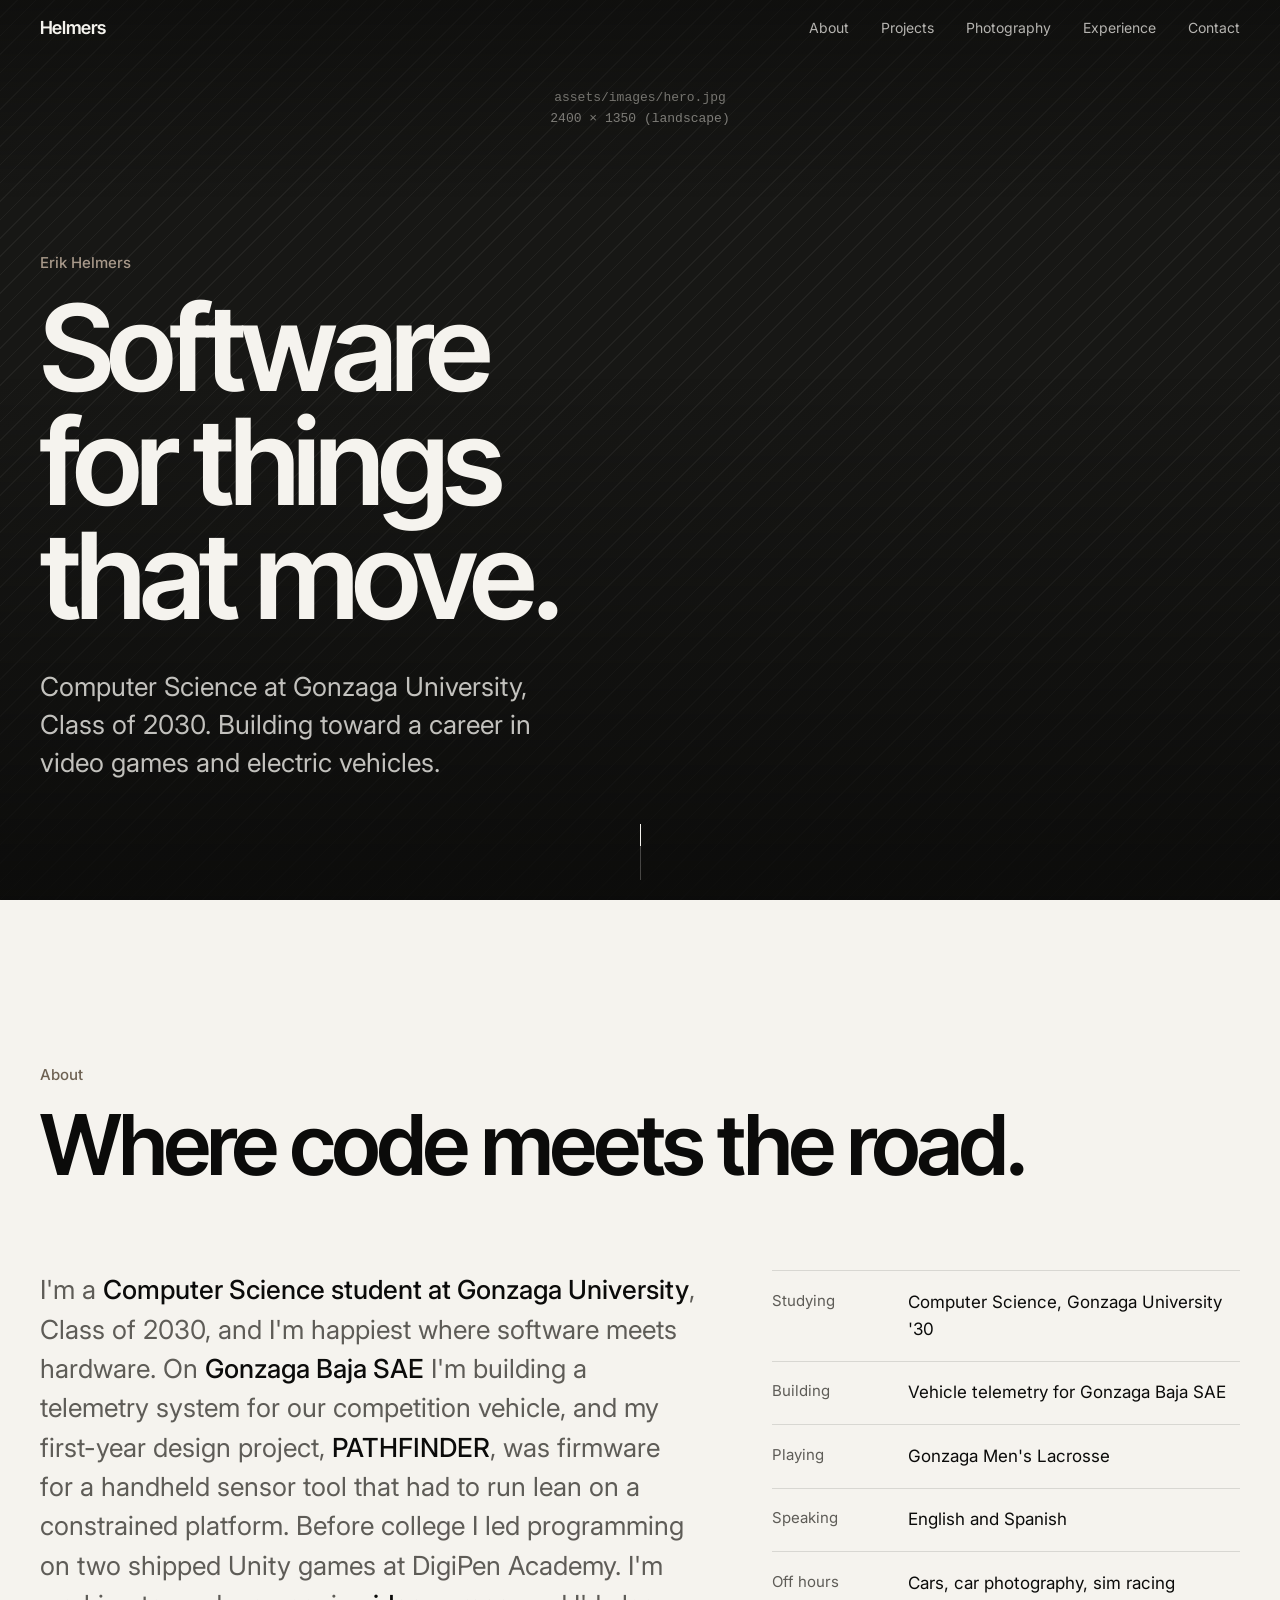
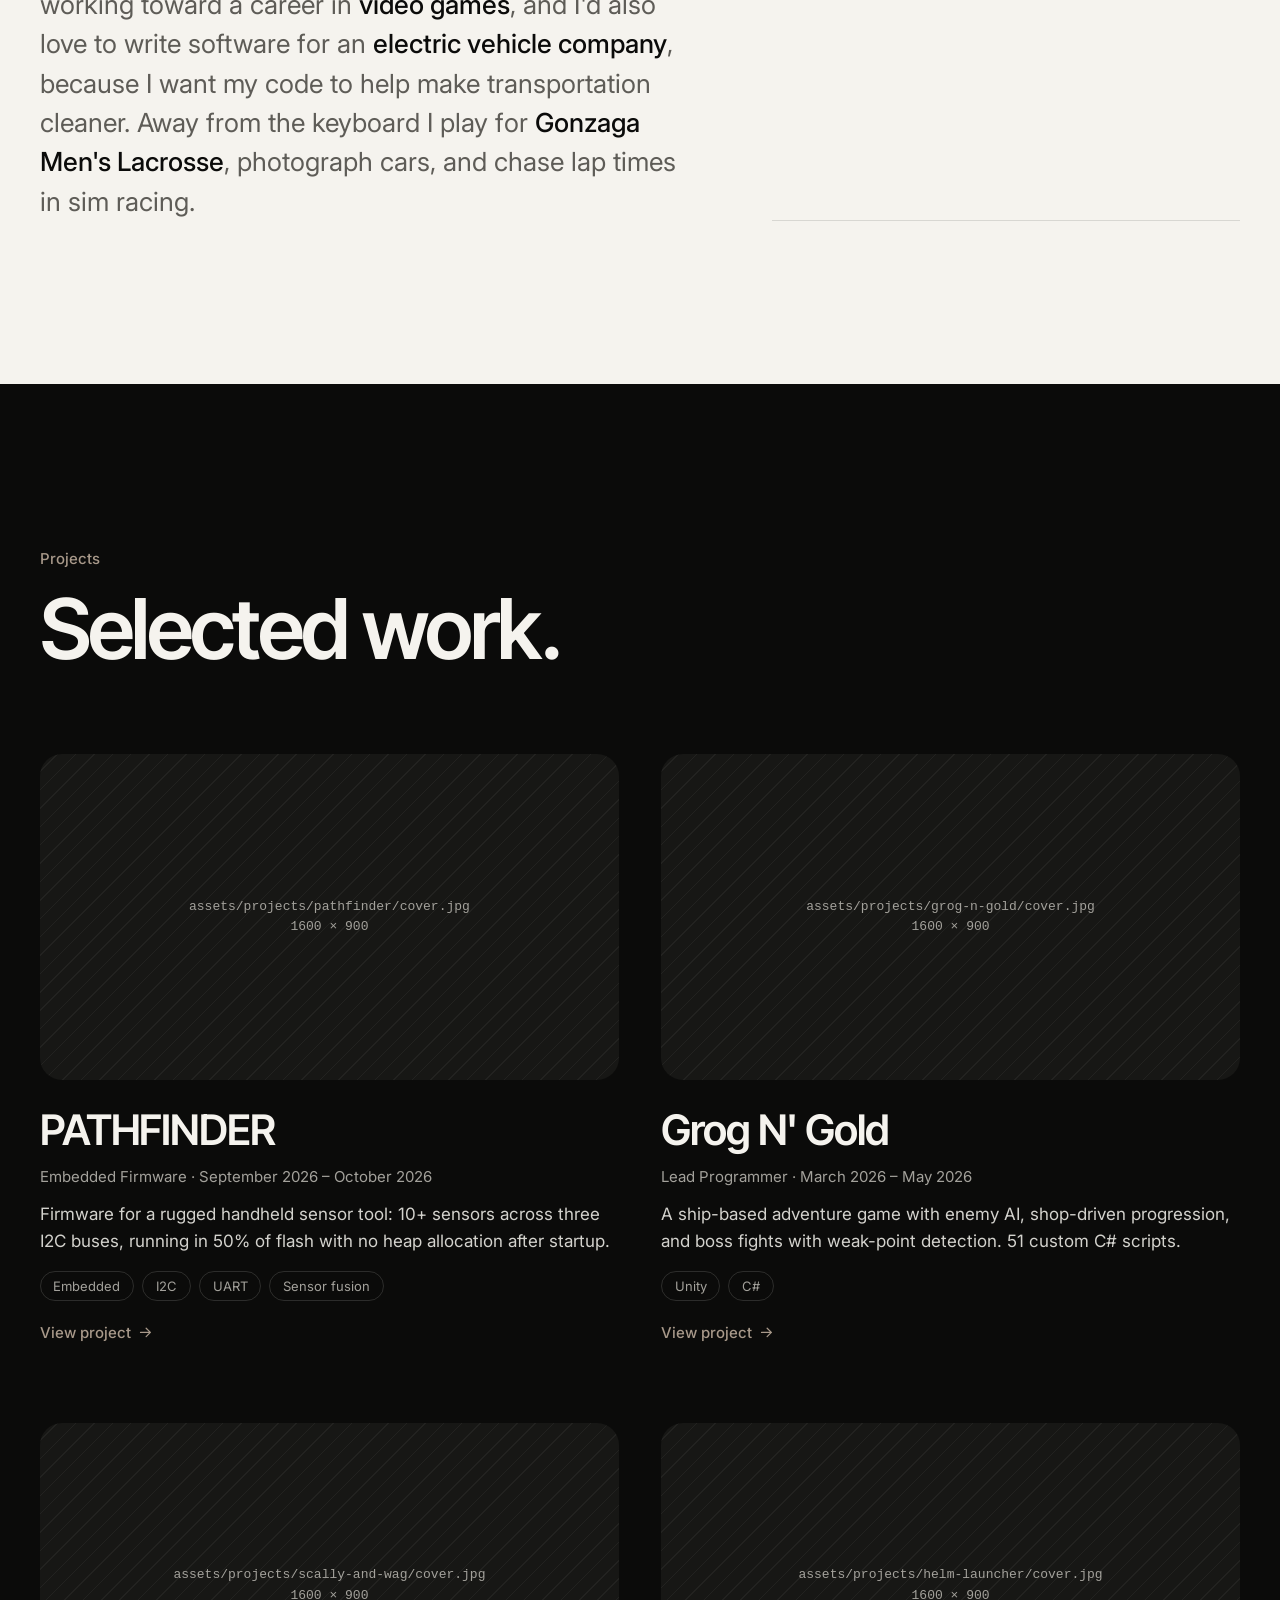
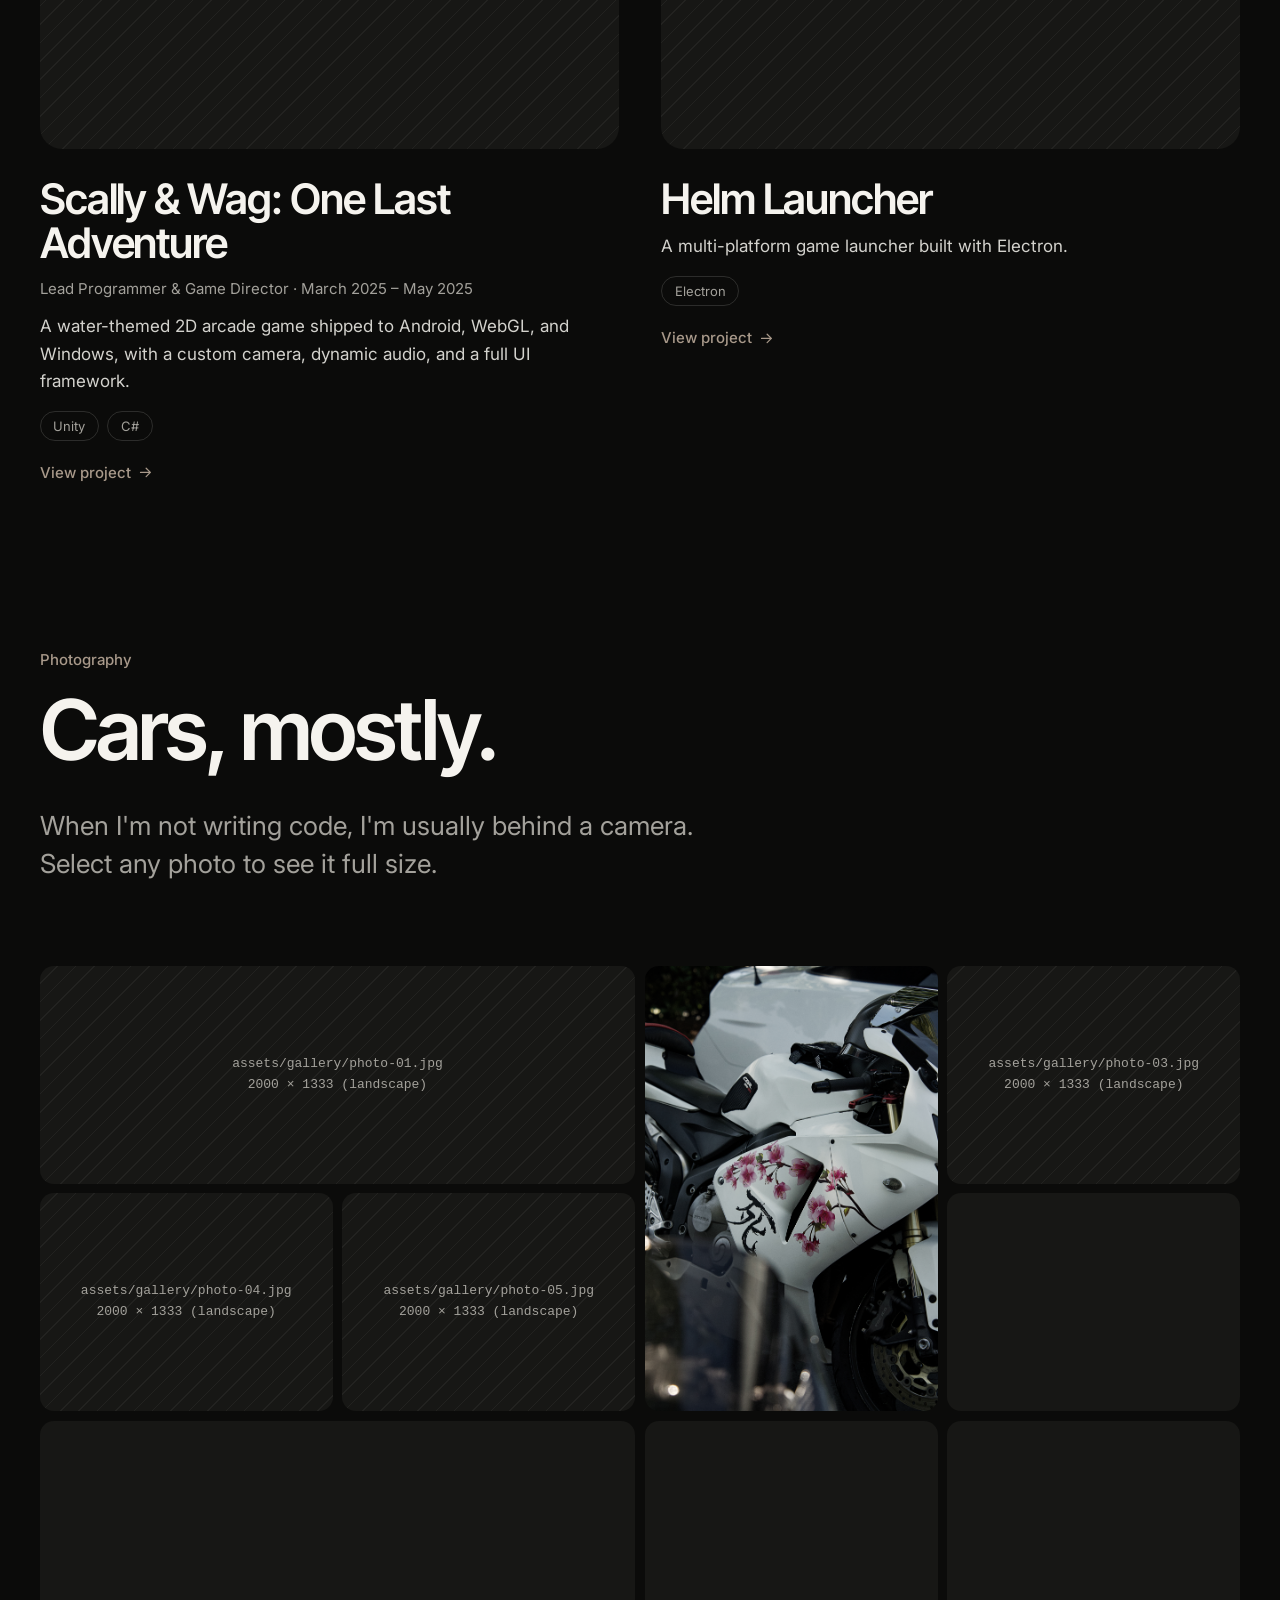
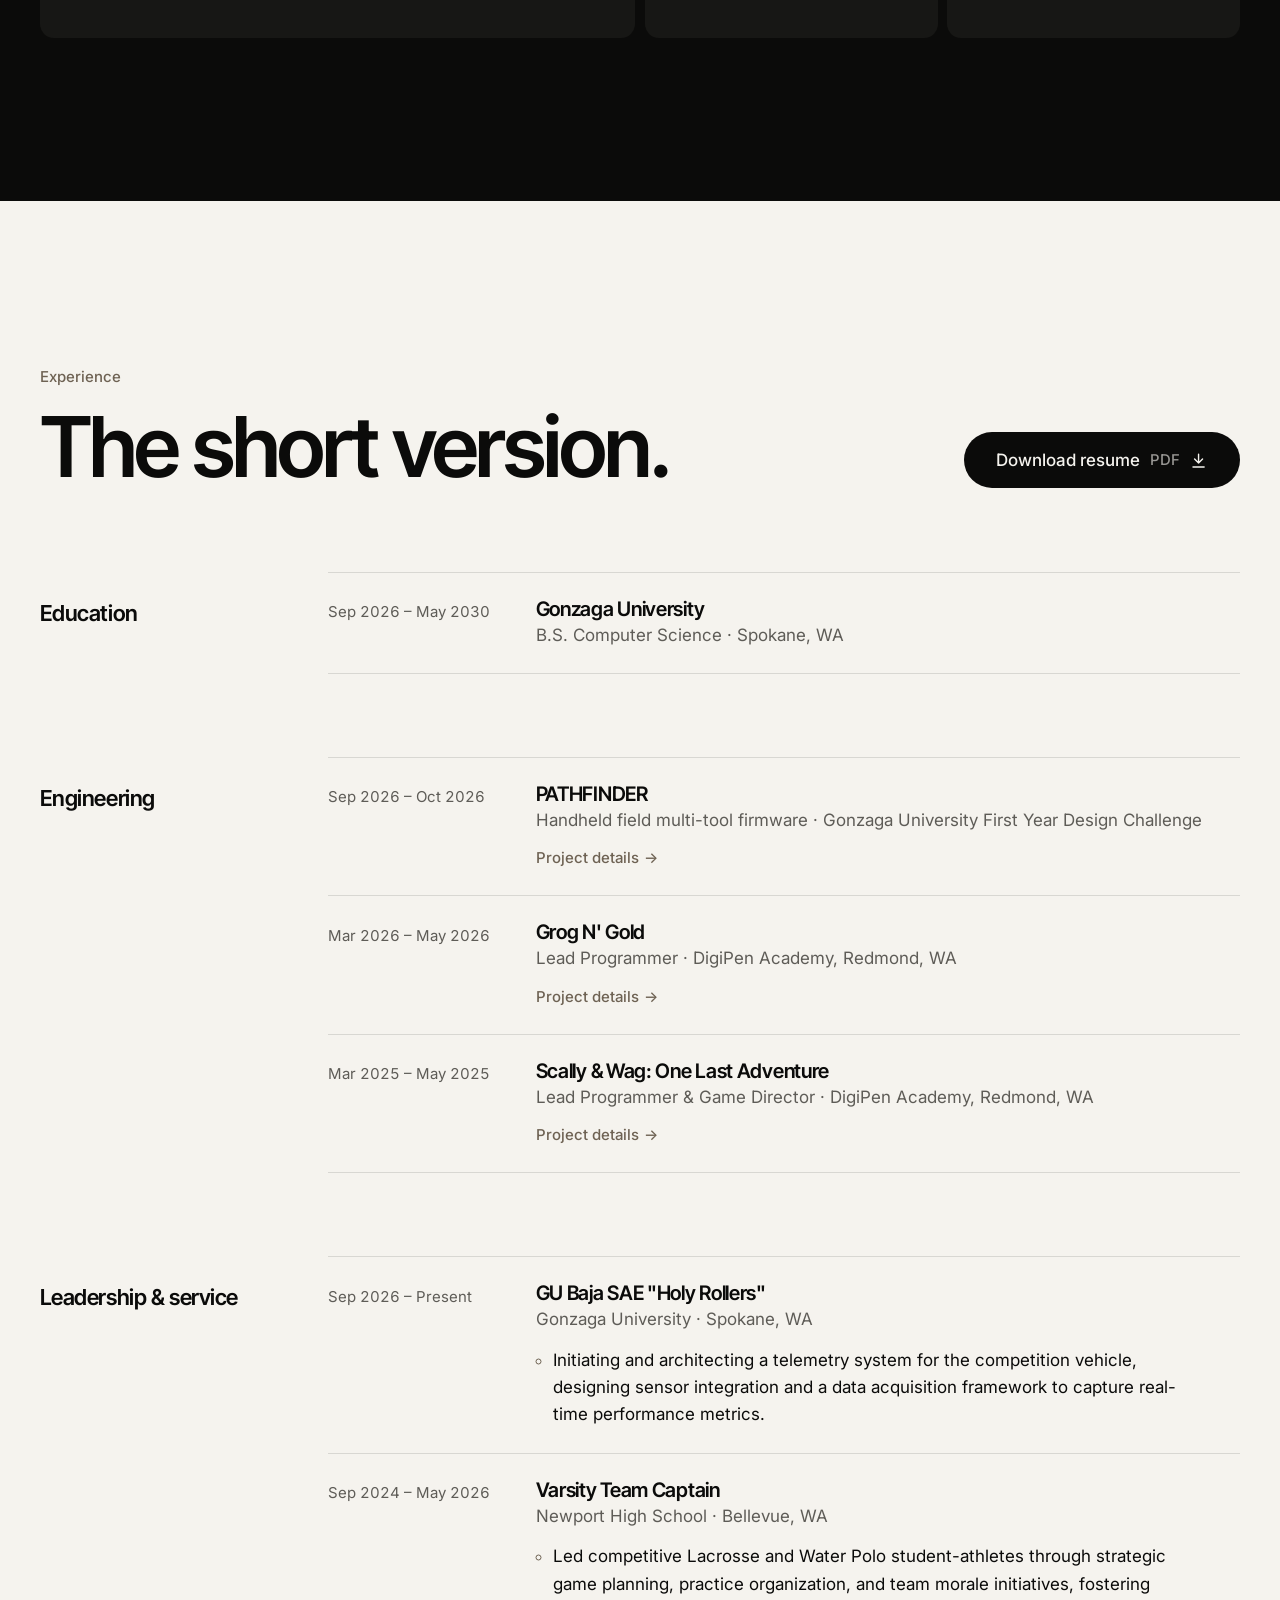
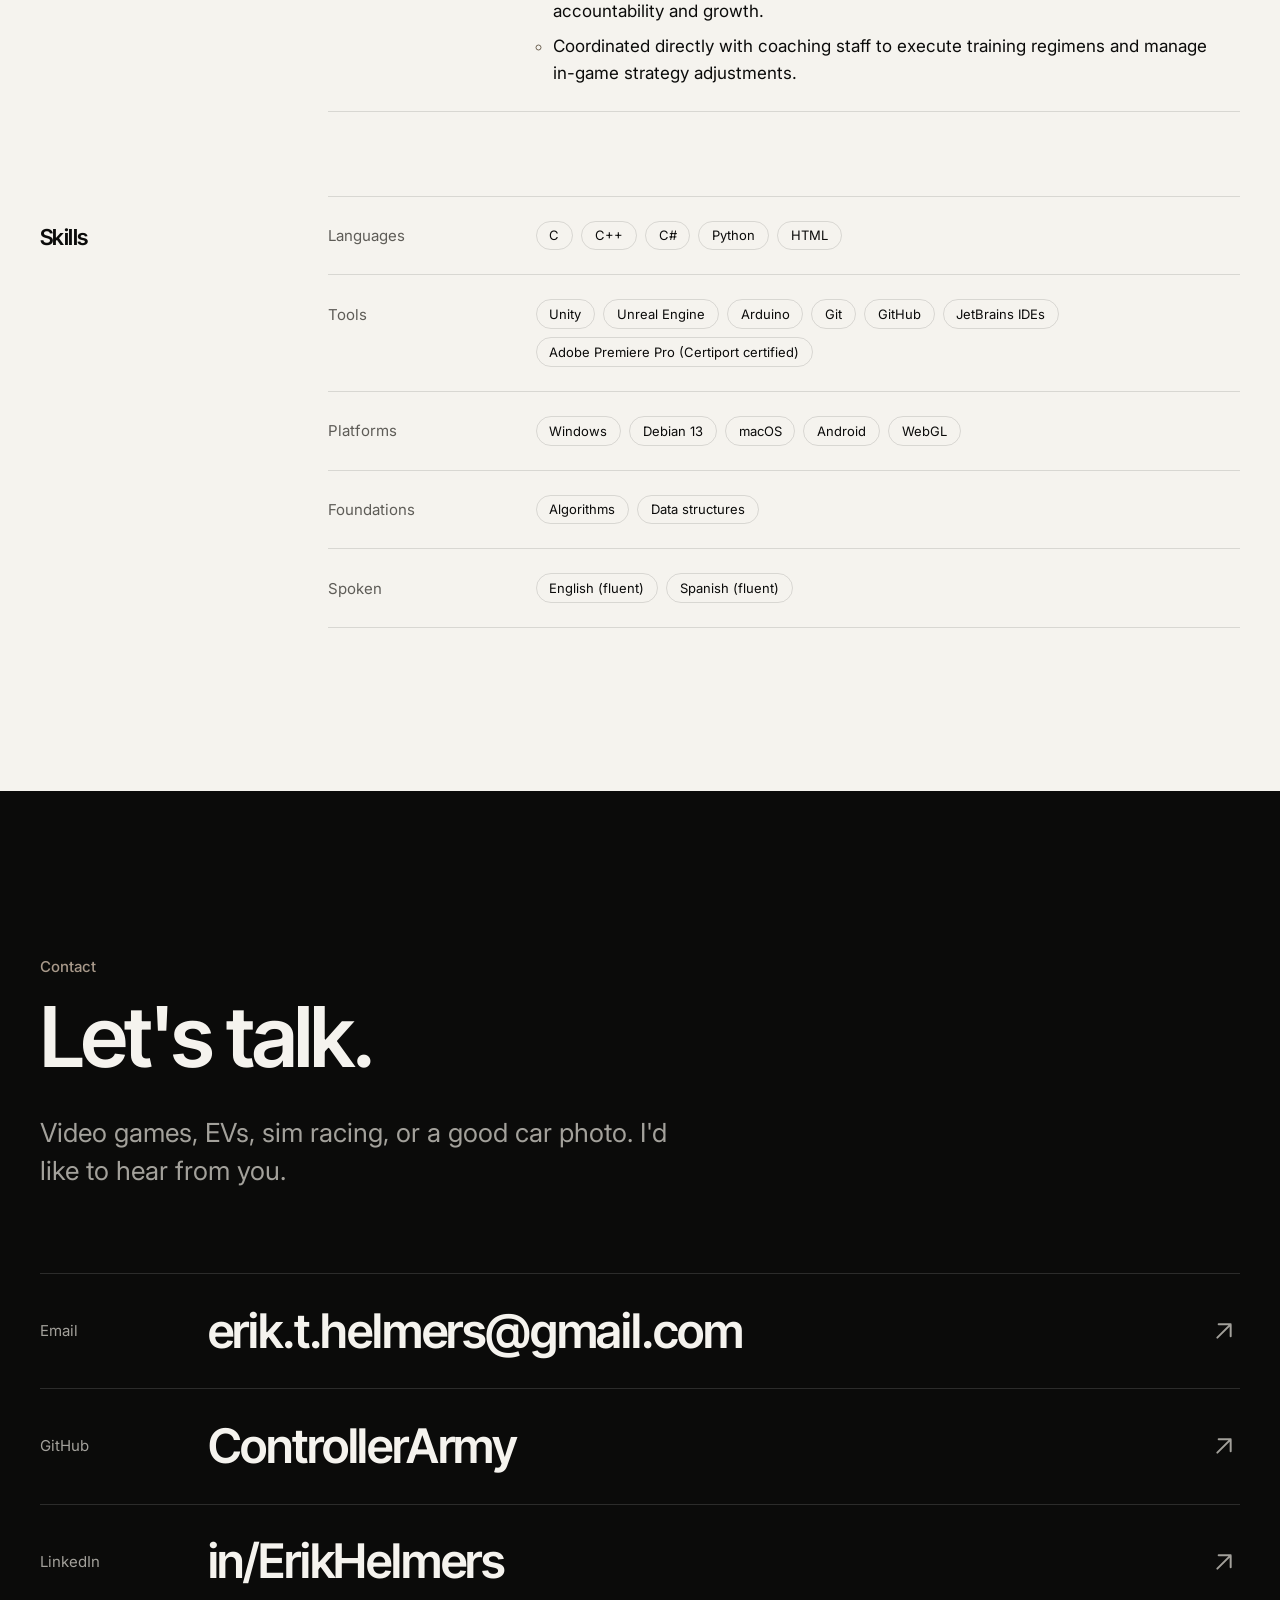
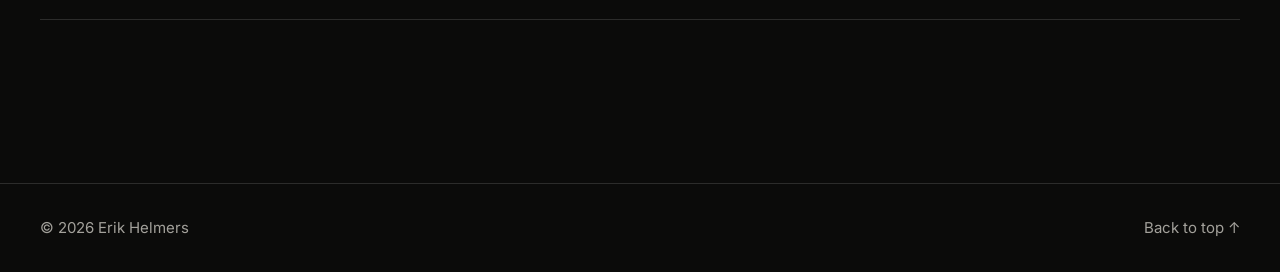
==== commit 2c1ca3c1: "Fix test a bit and add picture" ====
--- a/index.html
+++ b/index.html
@@ -8,16 +8,16 @@
        TITLE, SEARCH + SHARING  (EDIT ME)
        og:image must be a full https:// URL for link previews to work.
        =================================================================== -->
-  <title>Erik Helmers — Embedded &amp; Vehicle Software</title>
-  <meta name="description" content="Erik Helmers is a Computer Science student at Gonzaga University building toward embedded and vehicle software. Projects, car photography, and resume.">
+  <title>Erik Helmers</title>
+  <meta name="description" content="Erik Helmers is a Computer Science student at Gonzaga University working toward a career in video games and electric vehicles. Projects, car photography, and resume.">
   <meta name="author" content="Erik Helmers">
   <link rel="canonical" href="https://controllerarmy.github.io/">
   <meta name="theme-color" content="#0b0b0a">
 
   <meta property="og:type" content="website">
   <meta property="og:site_name" content="Erik Helmers">
-  <meta property="og:title" content="Erik Helmers — Embedded &amp; Vehicle Software">
-  <meta property="og:description" content="Computer Science at Gonzaga University. Building toward embedded and vehicle software. Projects, car photography, and resume.">
+  <meta property="og:title" content="Erik Helmers">
+  <meta property="og:description" content="Computer Science at Gonzaga University. Working toward a career in video games and electric vehicles. Projects, car photography, and resume.">
   <meta property="og:url" content="https://controllerarmy.github.io/">
   <meta property="og:image" content="https://controllerarmy.github.io/assets/og-image.jpg">
   <meta property="og:image:width" content="1200">
@@ -72,7 +72,7 @@
       <div class="hero-content container">
         <p class="eyebrow">Erik Helmers</p>
         <h1 class="hero-title" id="hero-title">Software for things that move.</h1>
-        <p class="hero-sub">Computer Science at Gonzaga University, Class of 2030. Building toward embedded and vehicle software.</p>
+        <p class="hero-sub">Computer Science at Gonzaga University, Class of 2030. Building toward a career in video games and electric vehicles.</p>
       </div>
       <a class="scroll-cue" href="#about"><span class="visually-hidden">Scroll to About</span></a>
     </section>
@@ -92,11 +92,11 @@
           <p>
             I'm a <strong>Computer Science student at Gonzaga University</strong>, Class of 2030, and I'm happiest
             where software meets hardware. On <strong>Gonzaga Baja SAE</strong> I'm building a telemetry system for
-            our competition vehicle, and my first-year design project, PATHFINDER, was firmware for a handheld
+            our competition vehicle, and my first-year design project, <strong>PATHFINDER</strong>, was firmware for a handheld
             sensor tool that had to run lean on a constrained platform. Before college I led programming on two
-            shipped Unity games at DigiPen Academy. I'm working toward <strong>embedded and vehicle software</strong>,
-            ideally at an EV company like Rivian, because I want the code I write to help make transportation
-            cleaner. Away from the keyboard I play for <strong>Gonzaga Men's Lacrosse</strong>, photograph cars,
+            shipped Unity games at DigiPen Academy. I'm working toward a career in <strong>video games</strong>, and
+            I'd also love to write software for an <strong>electric vehicle company</strong>, because I want my code
+            to help make transportation cleaner. Away from the keyboard I play for <strong>Gonzaga Men's Lacrosse</strong>, photograph cars,
             and chase lap times in sim racing.
           </p>
         </div>
@@ -274,7 +274,7 @@
         <header data-reveal>
           <p class="eyebrow">Contact</p>
           <h2 class="display" id="contact-title">Let's talk.</h2>
-          <p class="lead">Embedded systems, EVs, sim racing, or a good car photo. I'd like to hear from you.</p>
+          <p class="lead">Video games, EVs, sim racing, or a good car photo. I'd like to hear from you.</p>
         </header>
 
         <ul class="contact-links" data-reveal>
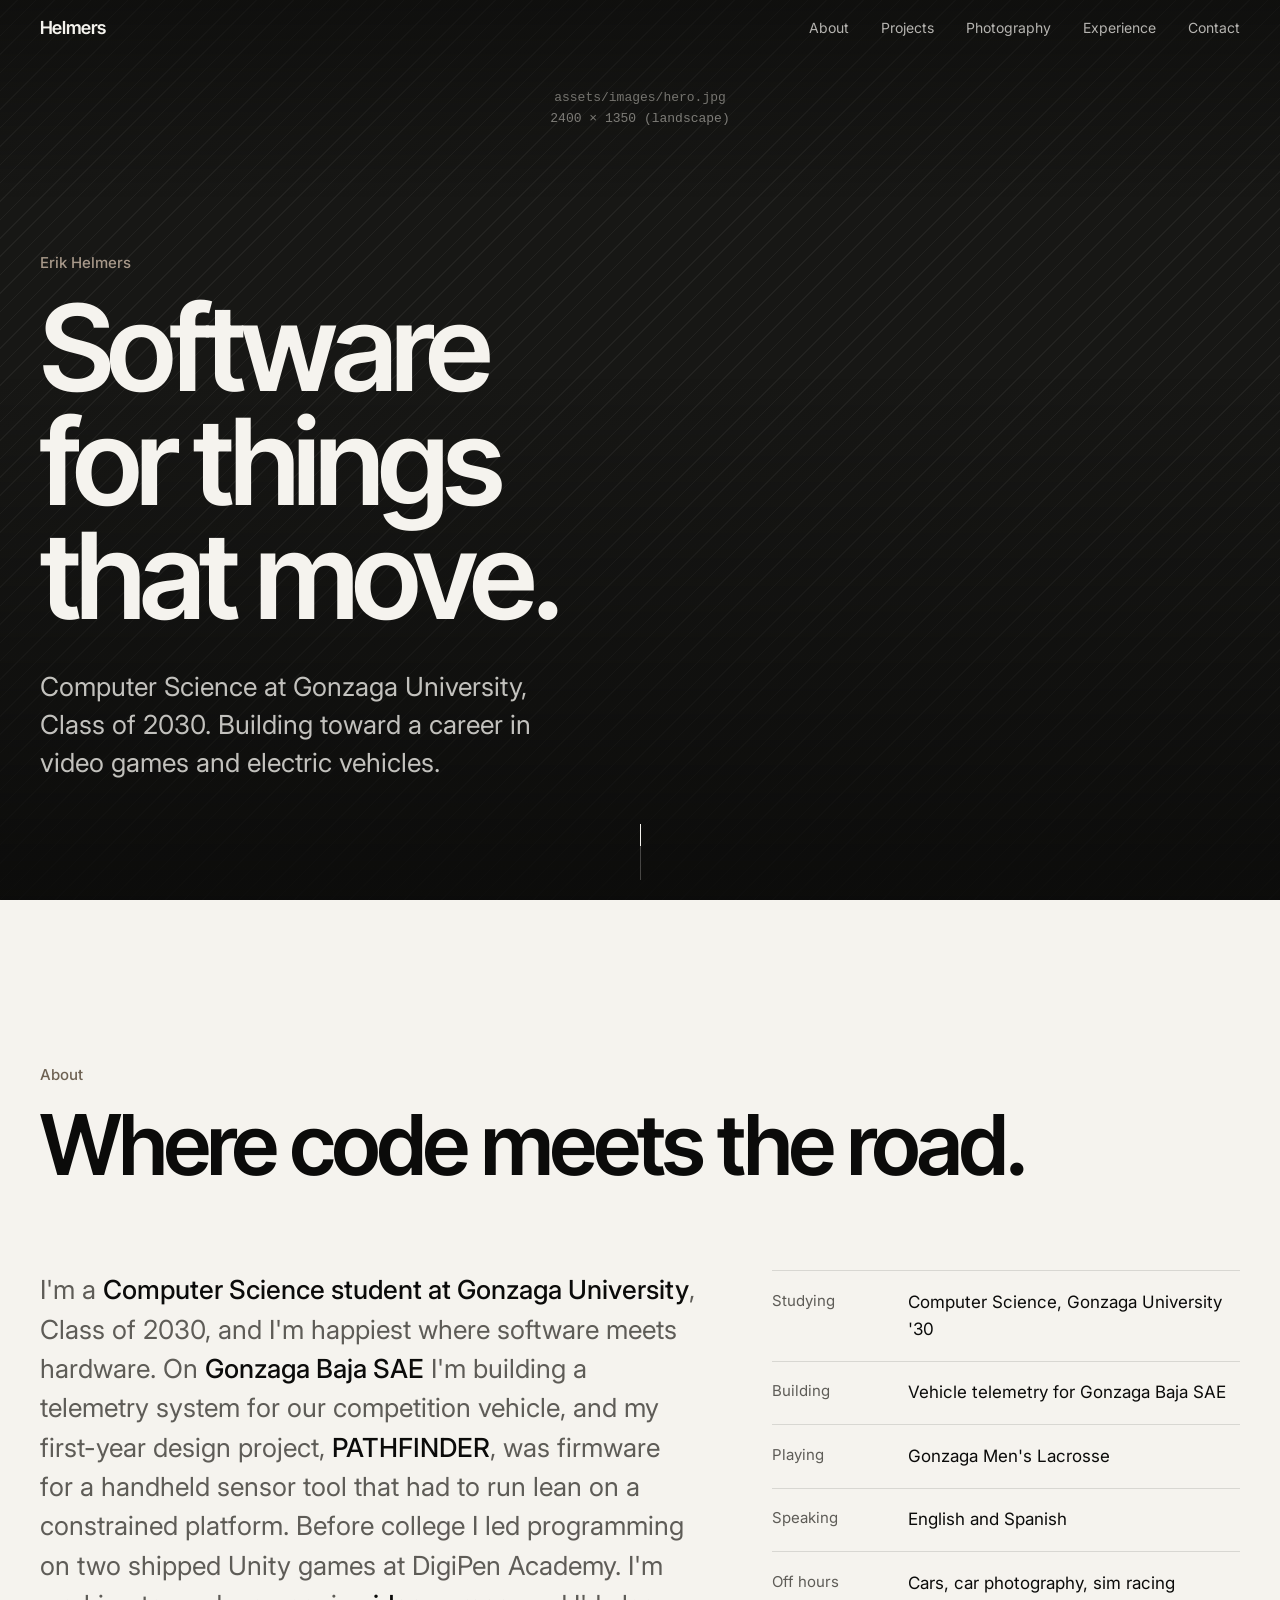
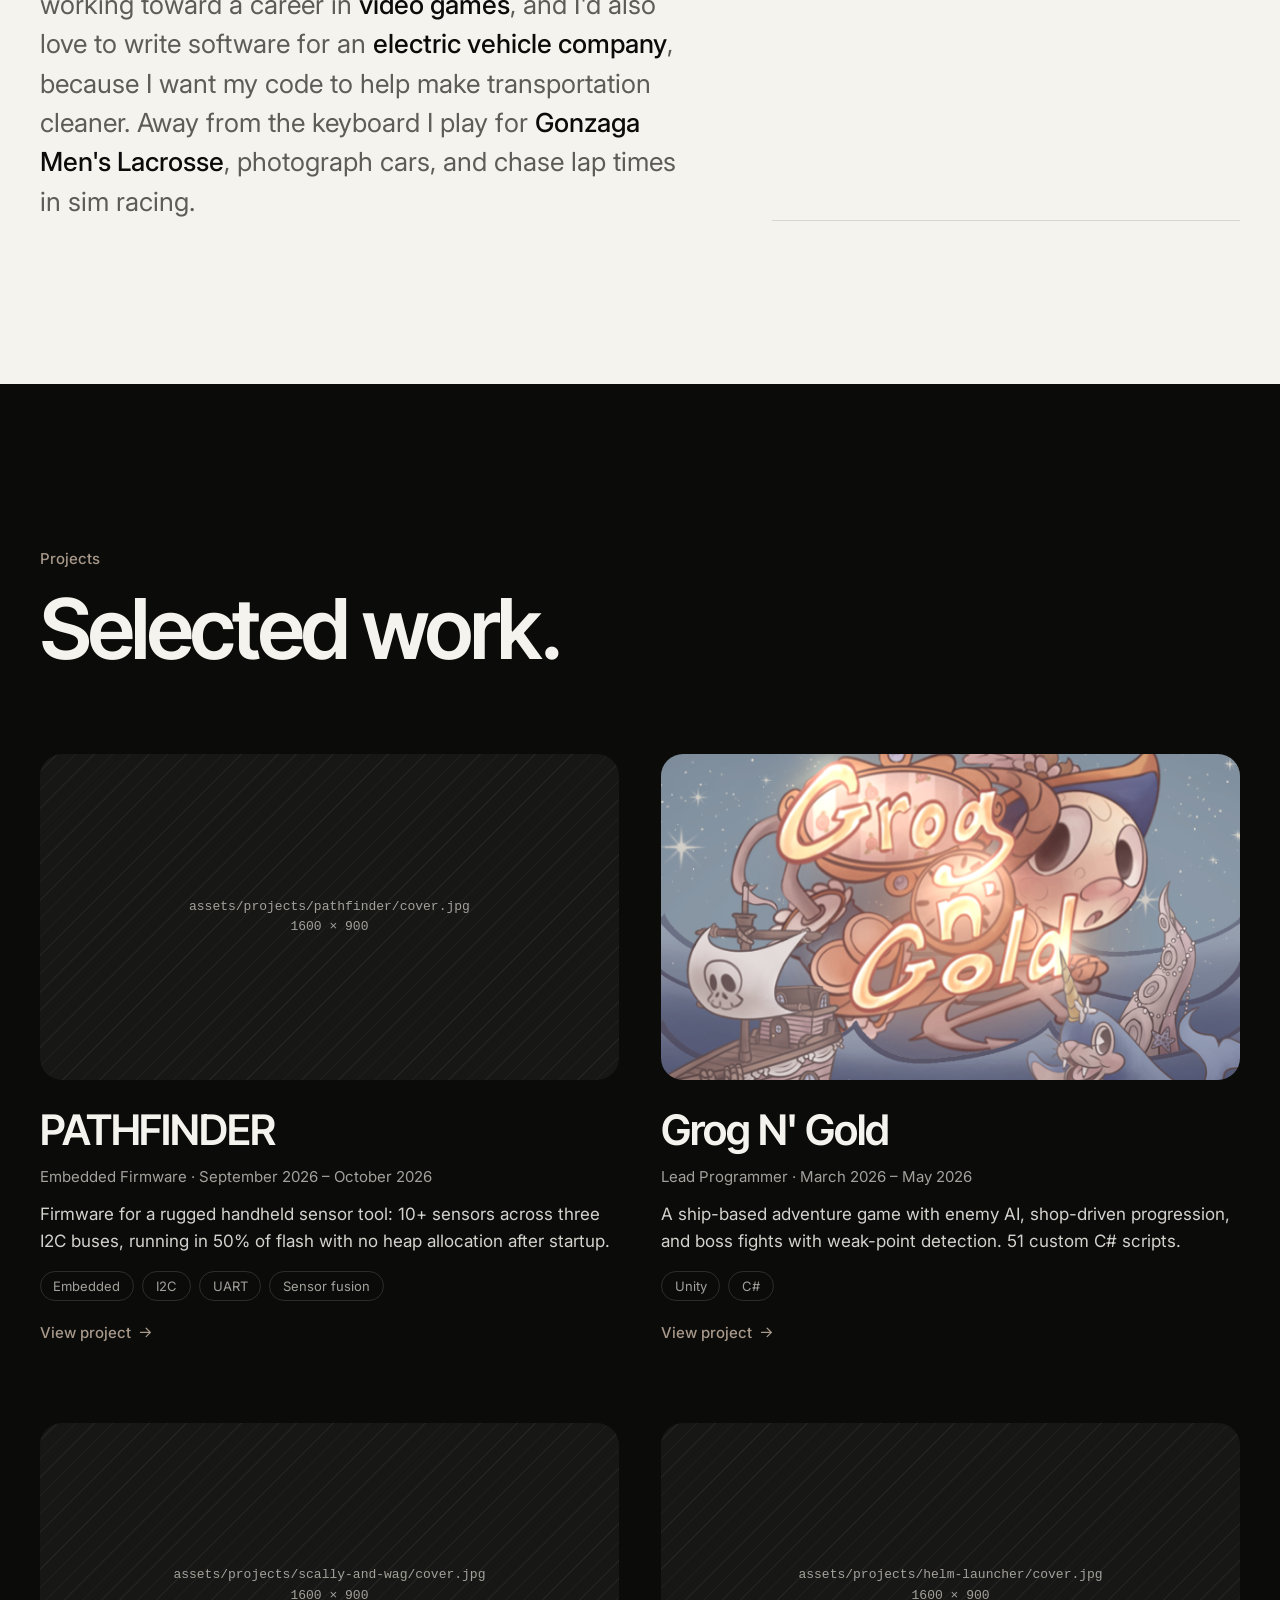
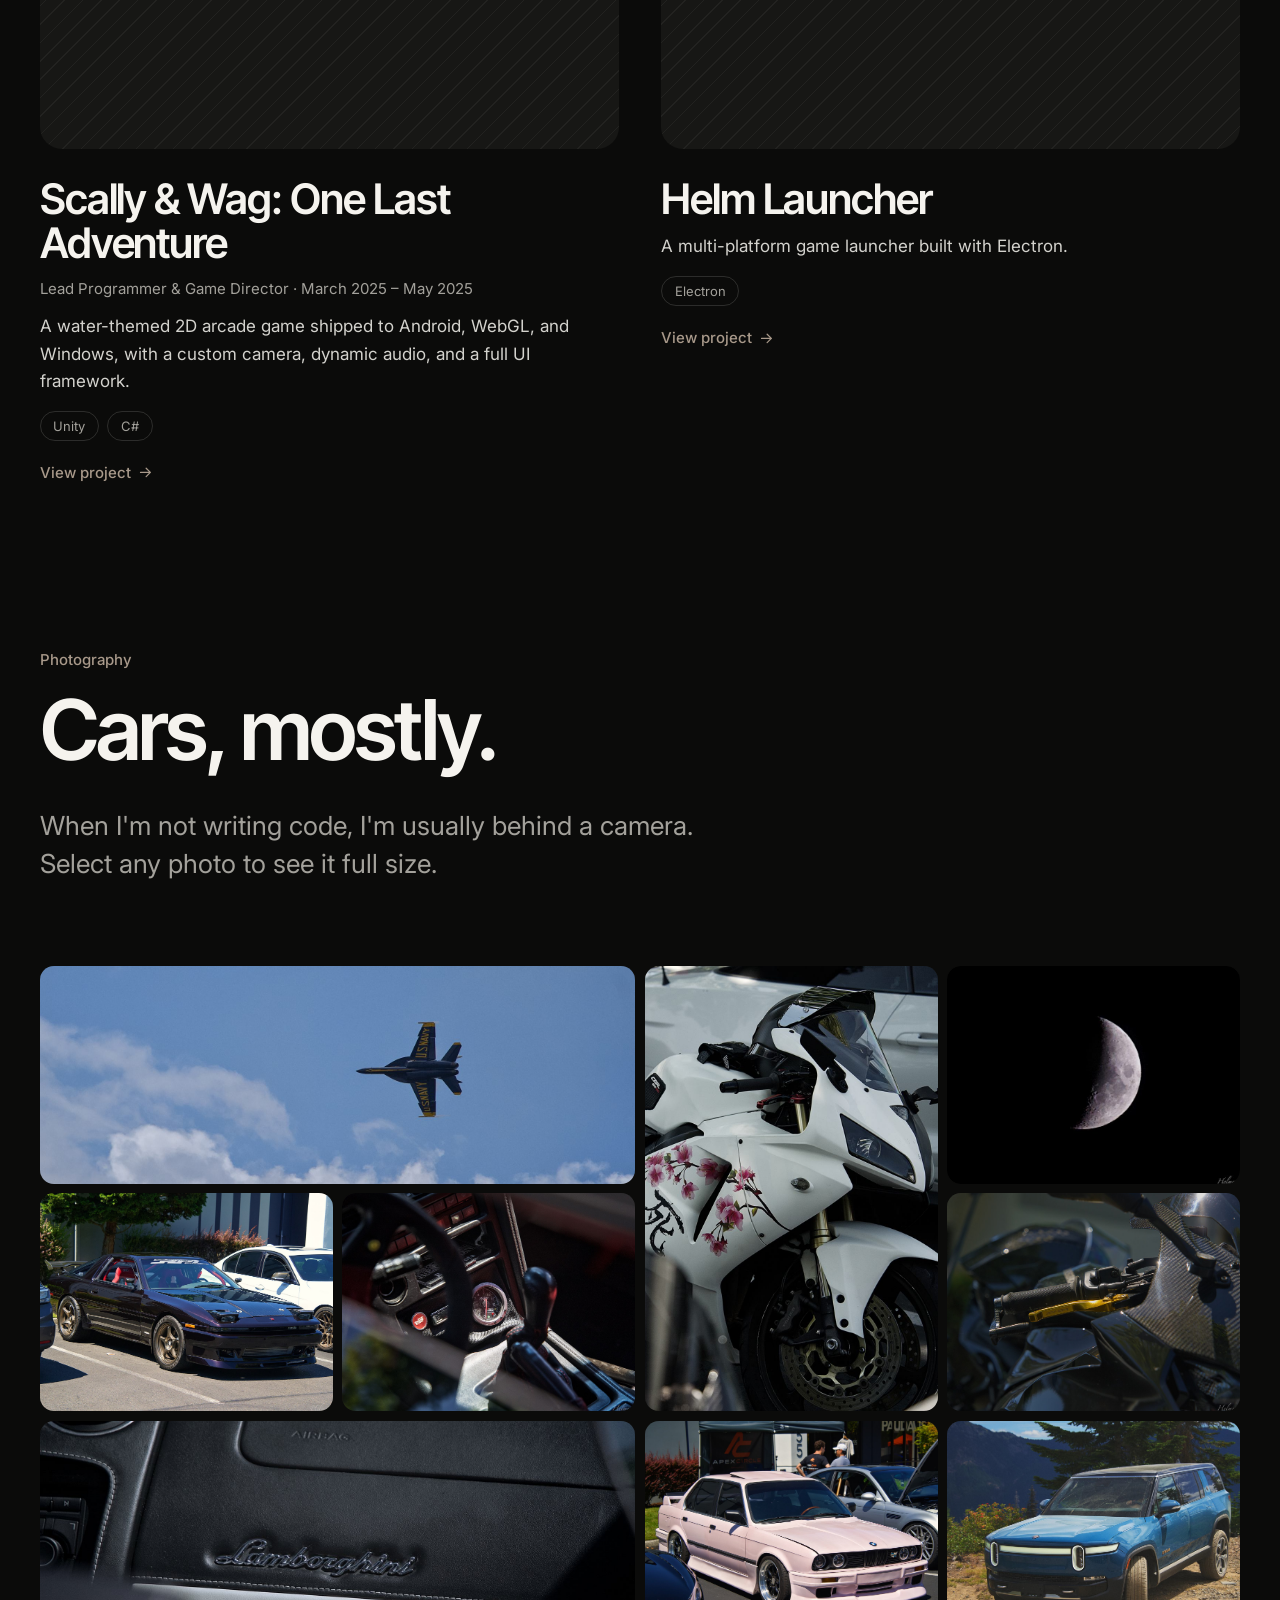
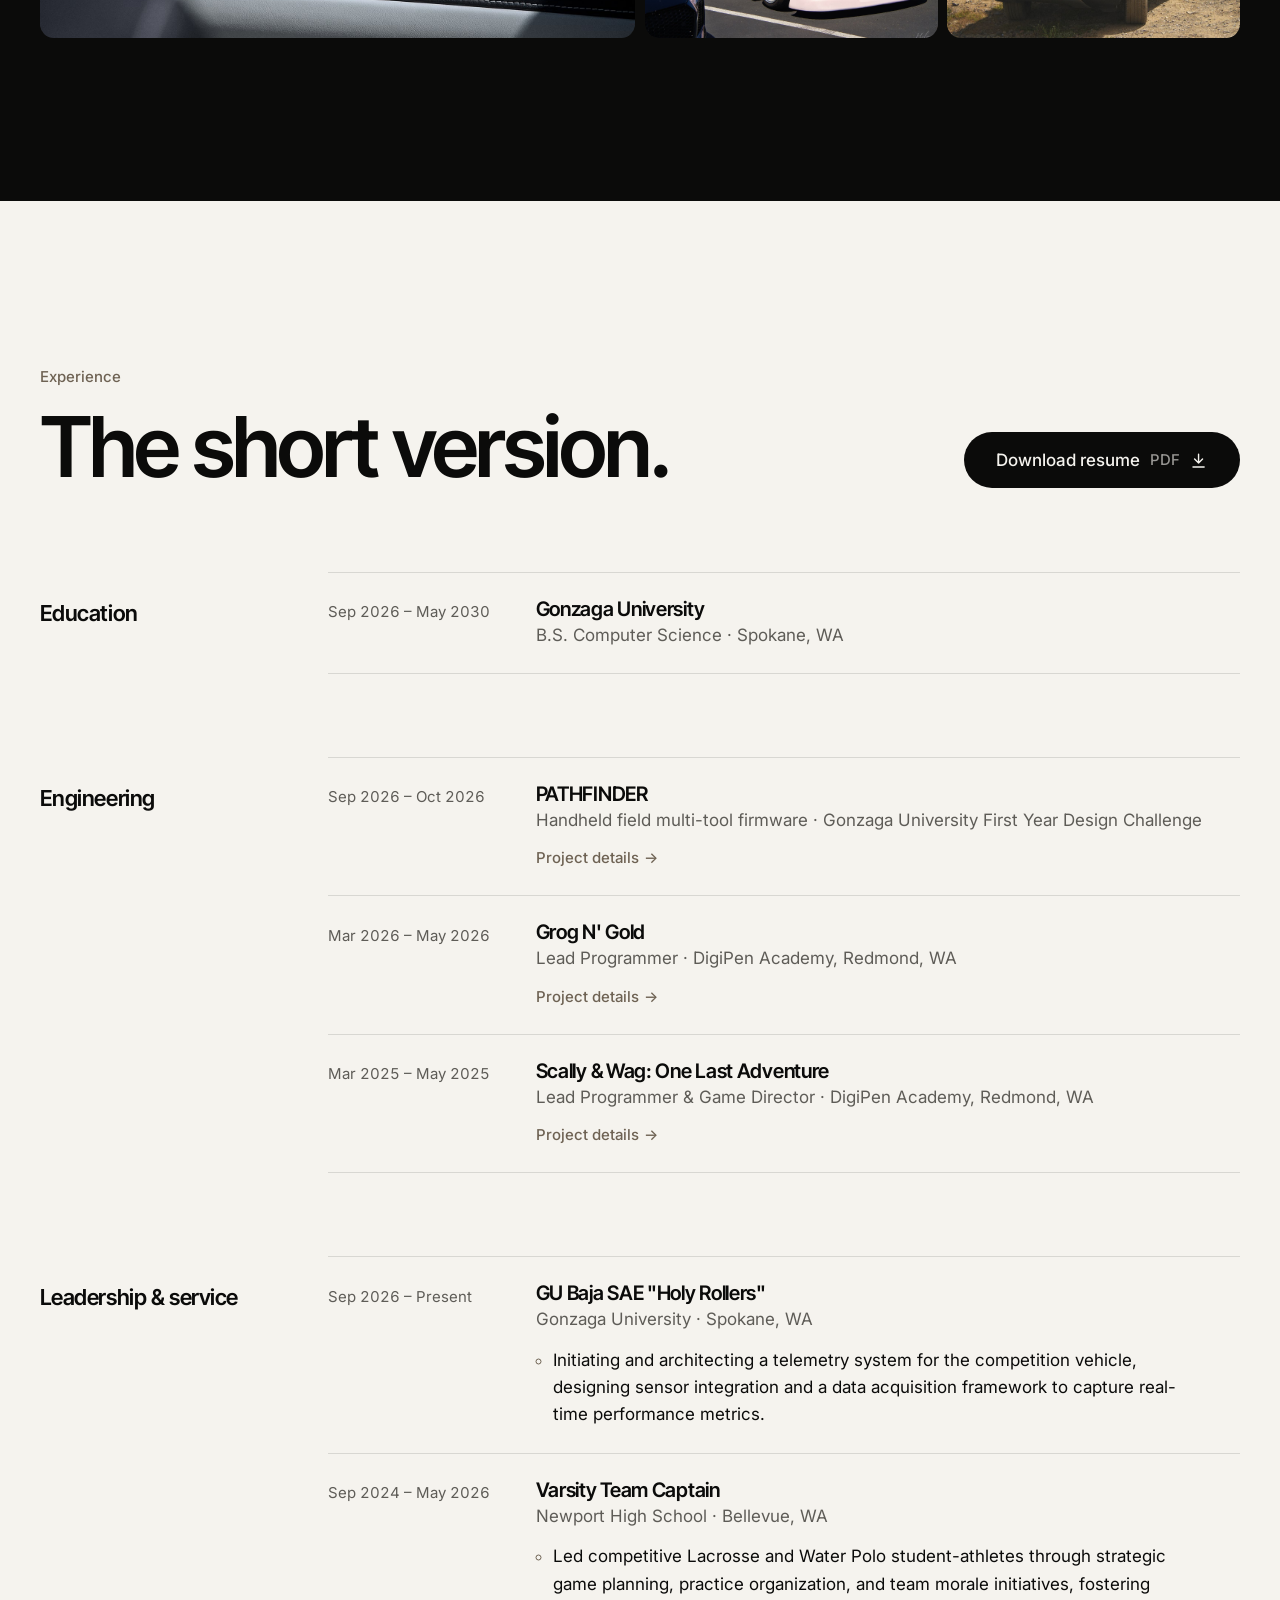
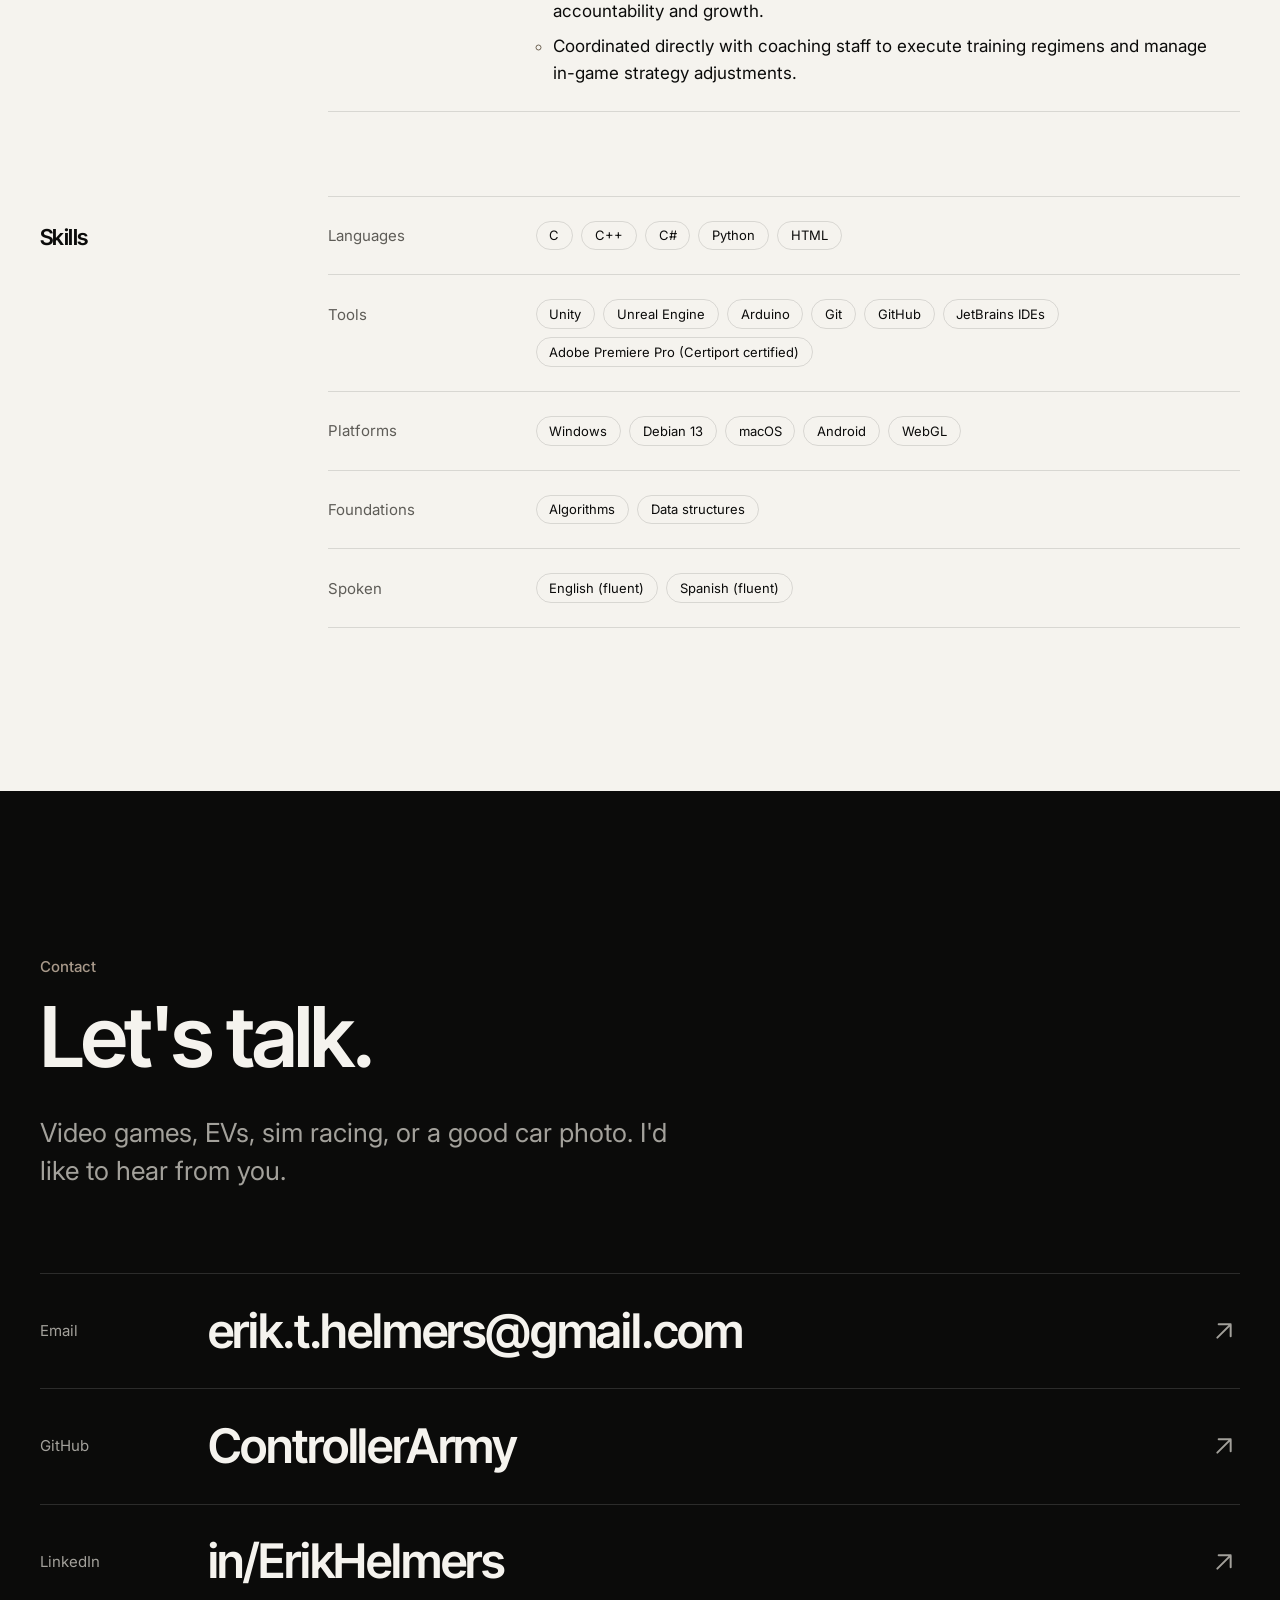
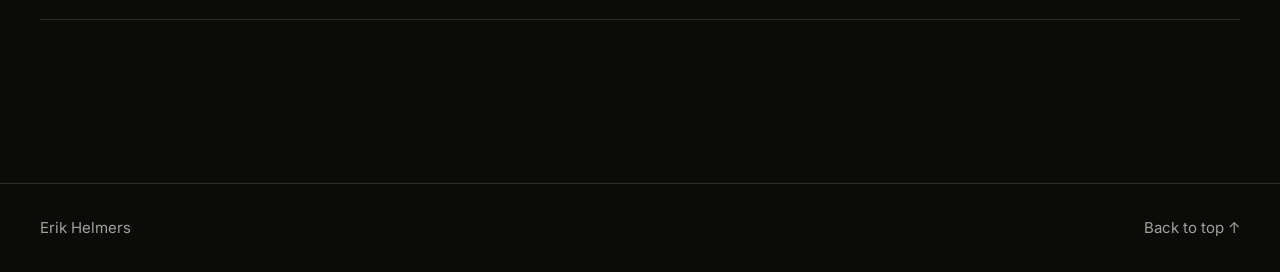
==== commit aa39e050: "Updates" ====
--- a/index.html
+++ b/index.html
@@ -11,15 +11,15 @@
   <title>Erik Helmers</title>
   <meta name="description" content="Erik Helmers is a Computer Science student at Gonzaga University working toward a career in video games and electric vehicles. Projects, car photography, and resume.">
   <meta name="author" content="Erik Helmers">
-  <link rel="canonical" href="https://controllerarmy.github.io/">
+  <link rel="canonical" href="https://erikhelmers.com/">
   <meta name="theme-color" content="#0b0b0a">
 
   <meta property="og:type" content="website">
   <meta property="og:site_name" content="Erik Helmers">
   <meta property="og:title" content="Erik Helmers">
   <meta property="og:description" content="Computer Science at Gonzaga University. Working toward a career in video games and electric vehicles. Projects, car photography, and resume.">
-  <meta property="og:url" content="https://controllerarmy.github.io/">
-  <meta property="og:image" content="https://controllerarmy.github.io/assets/og-image.jpg">
+  <meta property="og:url" content="https://erikhelmers.com/">
+  <meta property="og:image" content="https://erikhelmers.com/assets/og-image.jpg">
   <meta property="og:image:width" content="1200">
   <meta property="og:image:height" content="630">
   <meta property="og:image:alt" content="Erik Helmers — Software for things that move.">
@@ -64,10 +64,13 @@
     <!-- =================================================================
          HERO  (EDIT: headline + one line)
          Background photo: assets/images/hero.jpg, 2400 × 1350
+         The photo is cropped to fill the screen. To choose what stays in
+         frame, change --focus on the <img>: "x% y%" from the top-left,
+         e.g. "50% 70%" keeps the lower part, "30% 50%" the left side.
          ================================================================= -->
     <section class="hero theme-dark" id="top" aria-labelledby="hero-title">
       <div class="hero-media media" data-label="assets/images/hero.jpg&#10;2400 × 1350 (landscape)">
-        <img src="assets/images/hero.jpg" alt="" width="2400" height="1350" fetchpriority="high" decoding="async">
+        <img src="assets/images/hero.jpg" alt="" width="2400" height="1350" fetchpriority="high" decoding="async" style="--focus: 50% 50%">
       </div>
       <div class="hero-content container">
         <p class="eyebrow">Erik Helmers</p>
@@ -307,7 +310,7 @@
 
   <footer class="site-footer theme-dark">
     <div class="container footer-inner">
-      <p>© <span data-year>2026</span> Erik Helmers</p>
+      <p>Erik Helmers</p>
       <a href="#top">Back to top <span aria-hidden="true">↑</span></a>
     </div>
   </footer>
--- a/css/styles.css
+++ b/css/styles.css
@@ -362,10 +362,13 @@
   background-color: var(--bg-raised);
 }
 
+/* --focus picks which part of a cropped photo stays in frame ("x% y%",
+   0% 0% = top-left). Set per photo in main.js, or inline on the hero. */
 .media img {
   width: 100%;
   height: 100%;
   object-fit: cover;
+  object-position: var(--focus, 50% 50%);
 }
 
 .media.is-missing {
@@ -868,12 +871,15 @@
   border-radius: var(--radius-md);
 }
 
+/* --zoom (set per photo in main.js) crops in tighter around --focus. */
 .gallery-btn img {
+  transform: scale(var(--zoom, 1));
+  transform-origin: var(--focus, 50% 50%);
   transition: transform 0.9s var(--ease-out);
 }
 
 .gallery-btn:hover img {
-  transform: scale(1.04);
+  transform: scale(calc(var(--zoom, 1) * 1.04));
 }
 
 
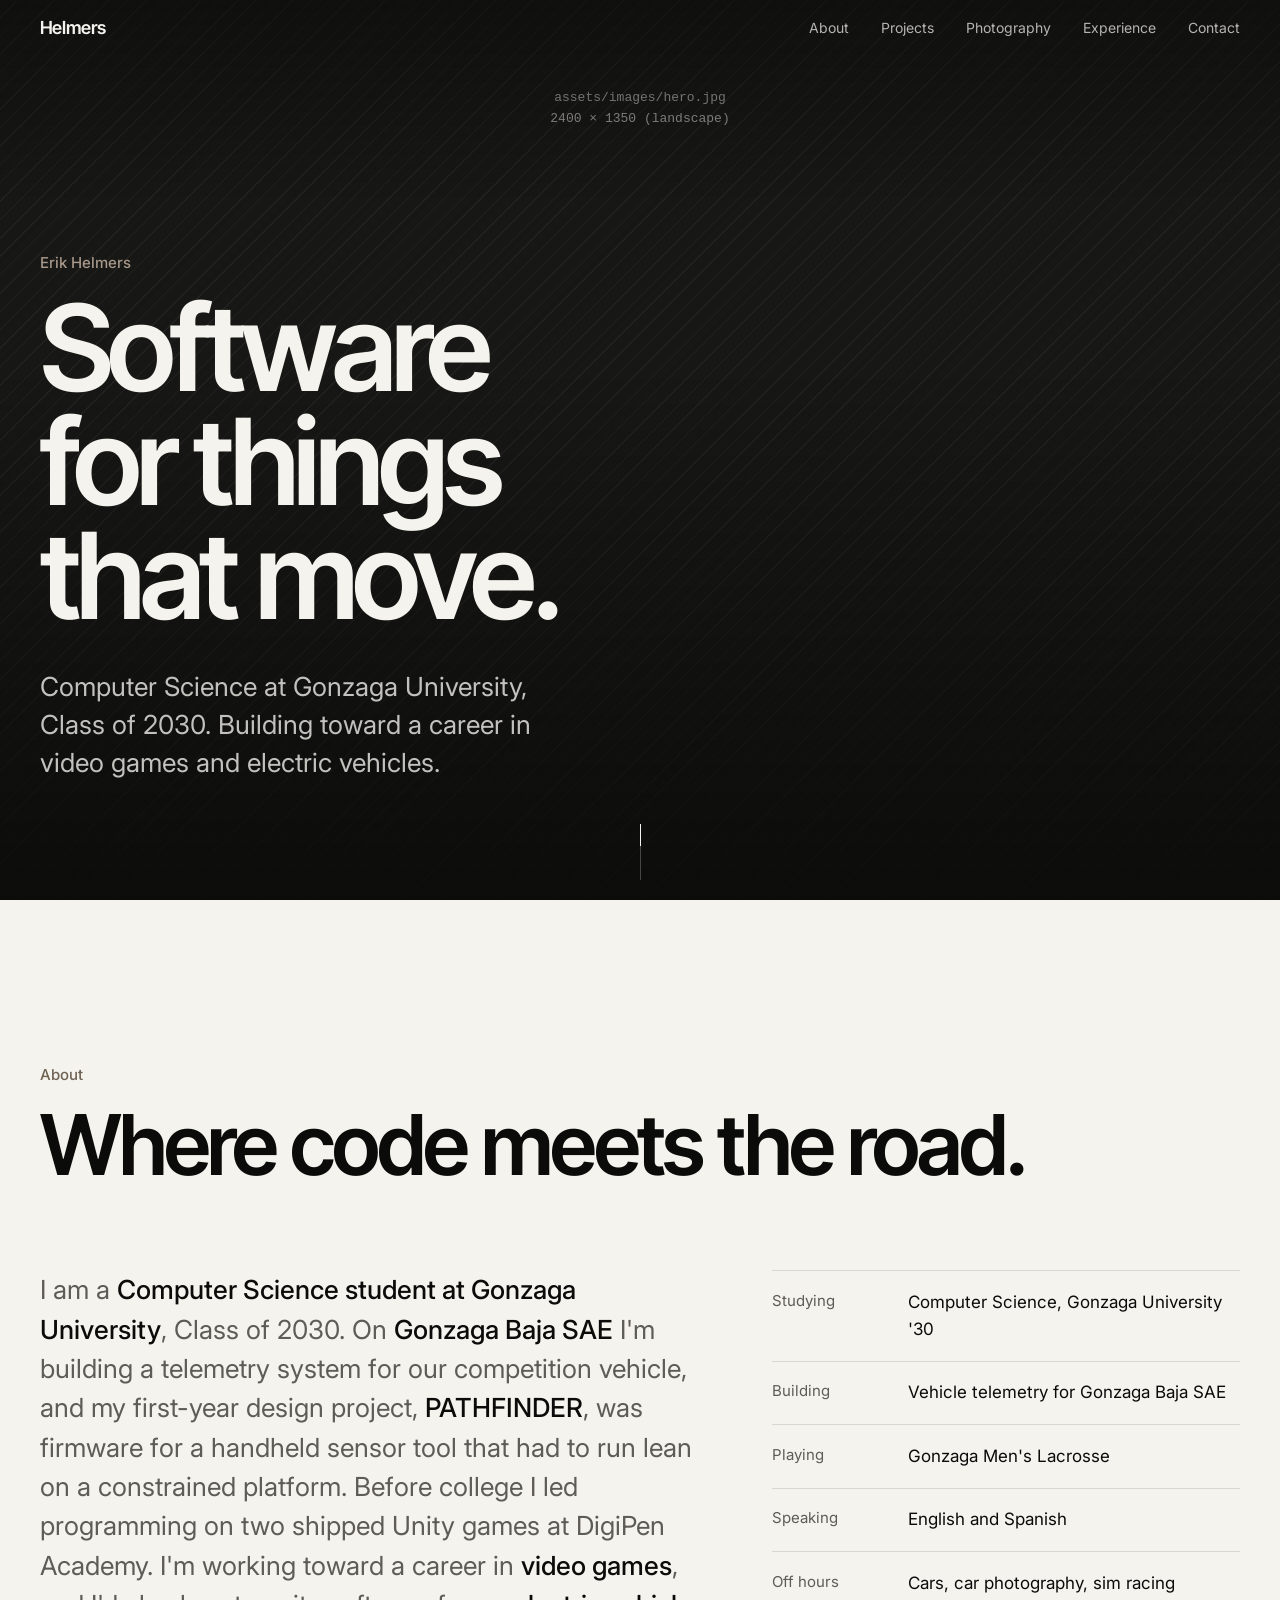
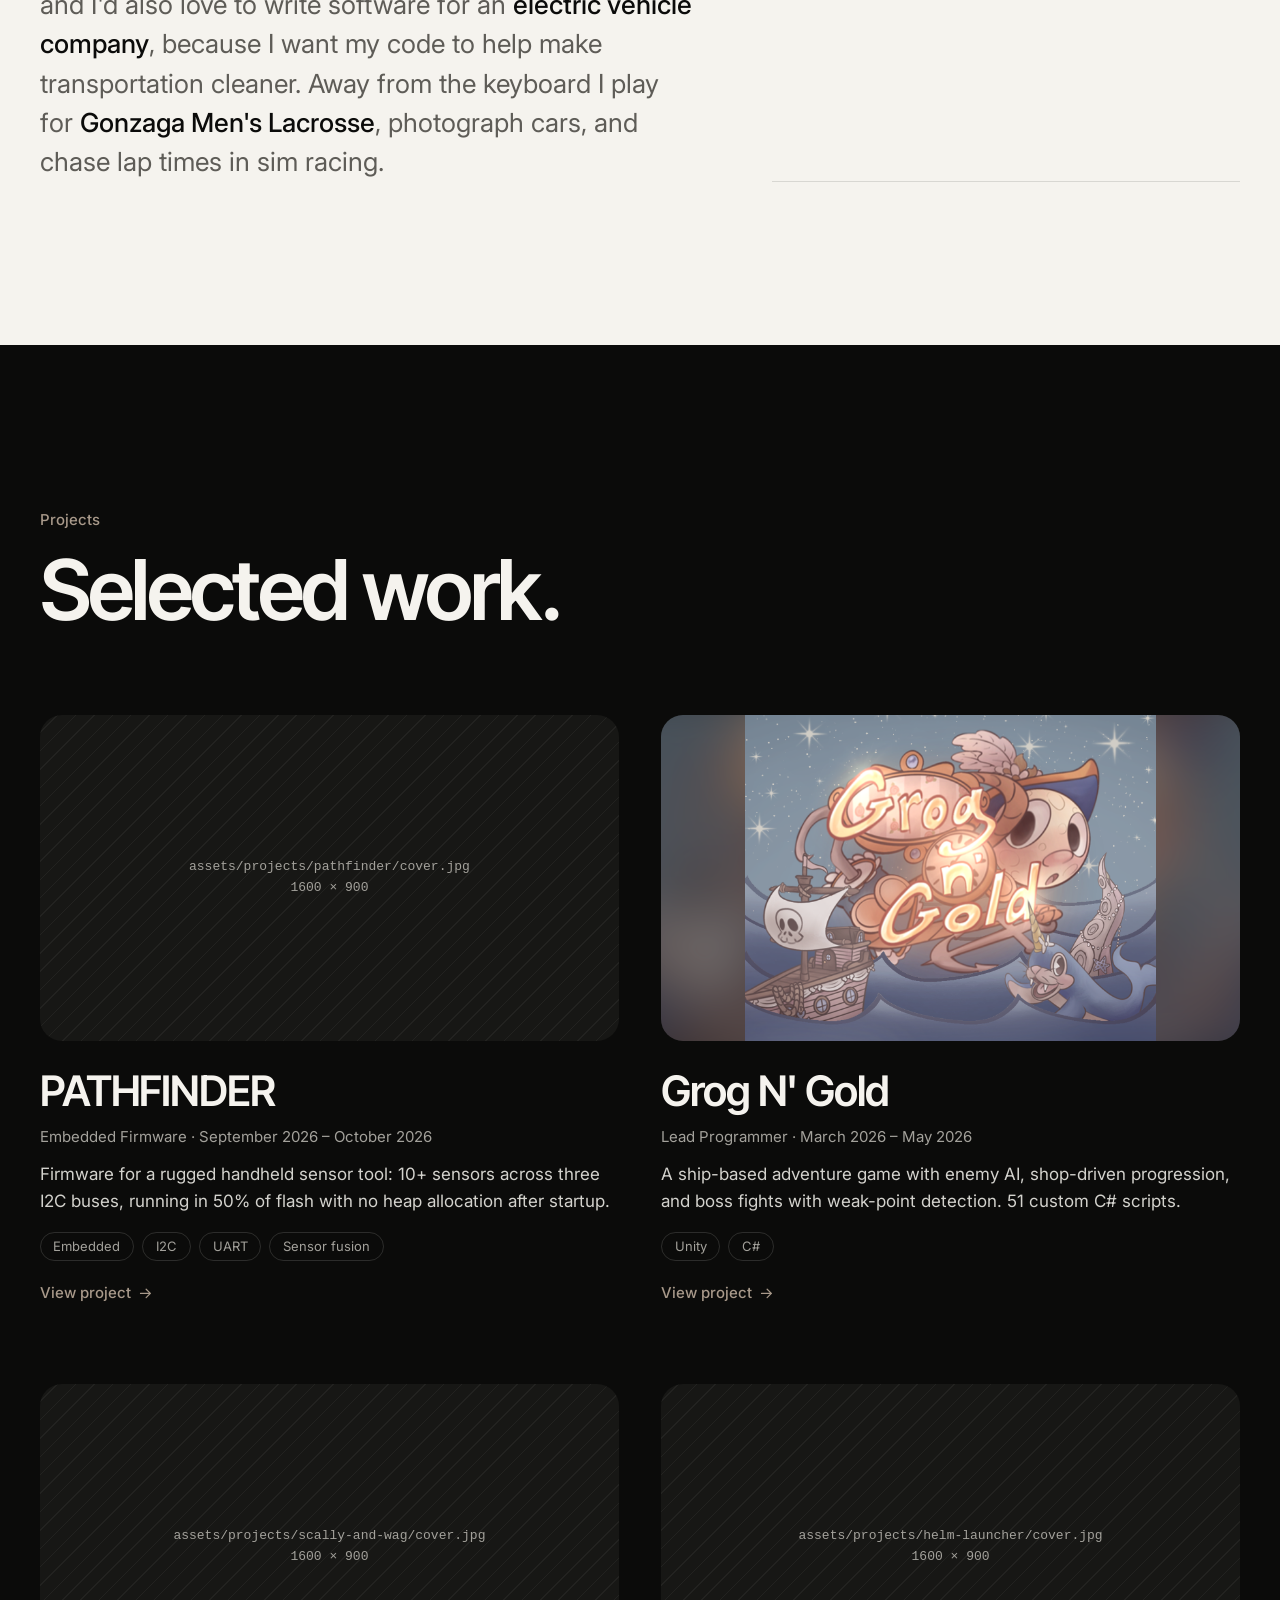
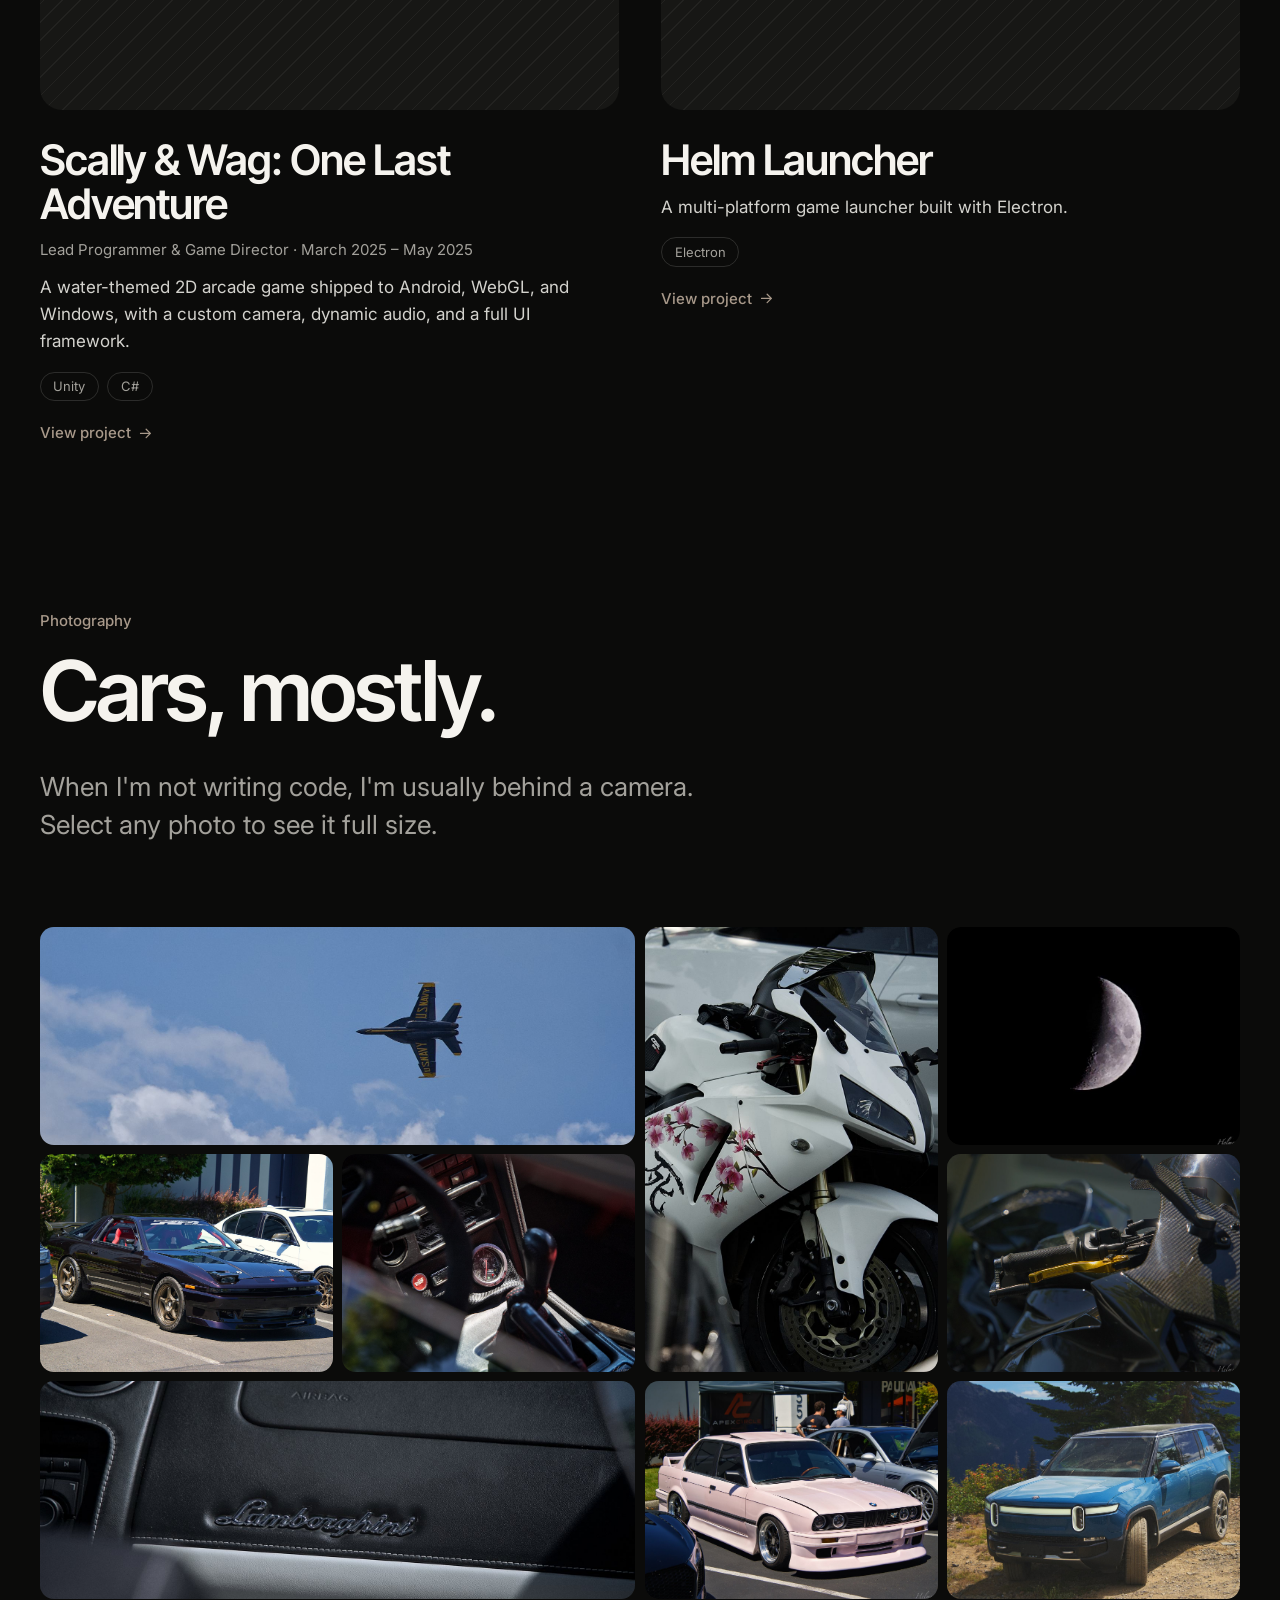
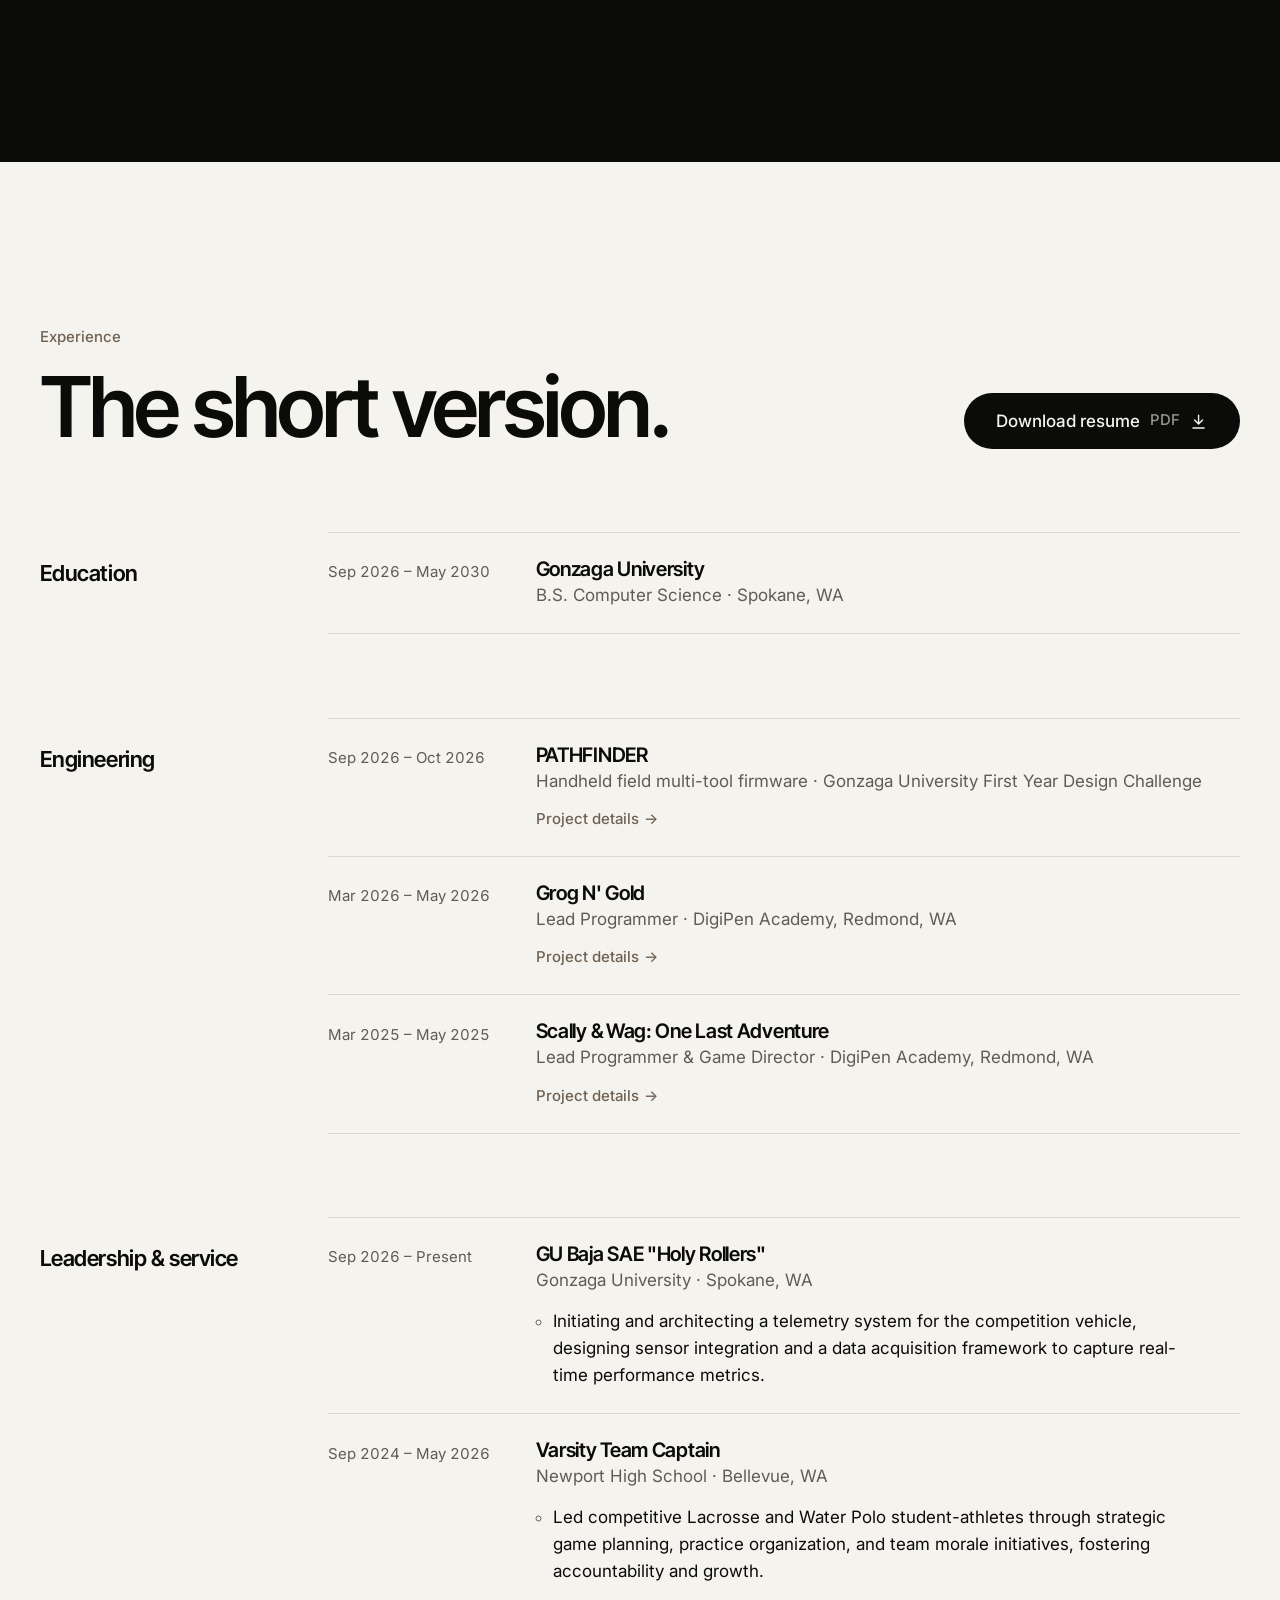
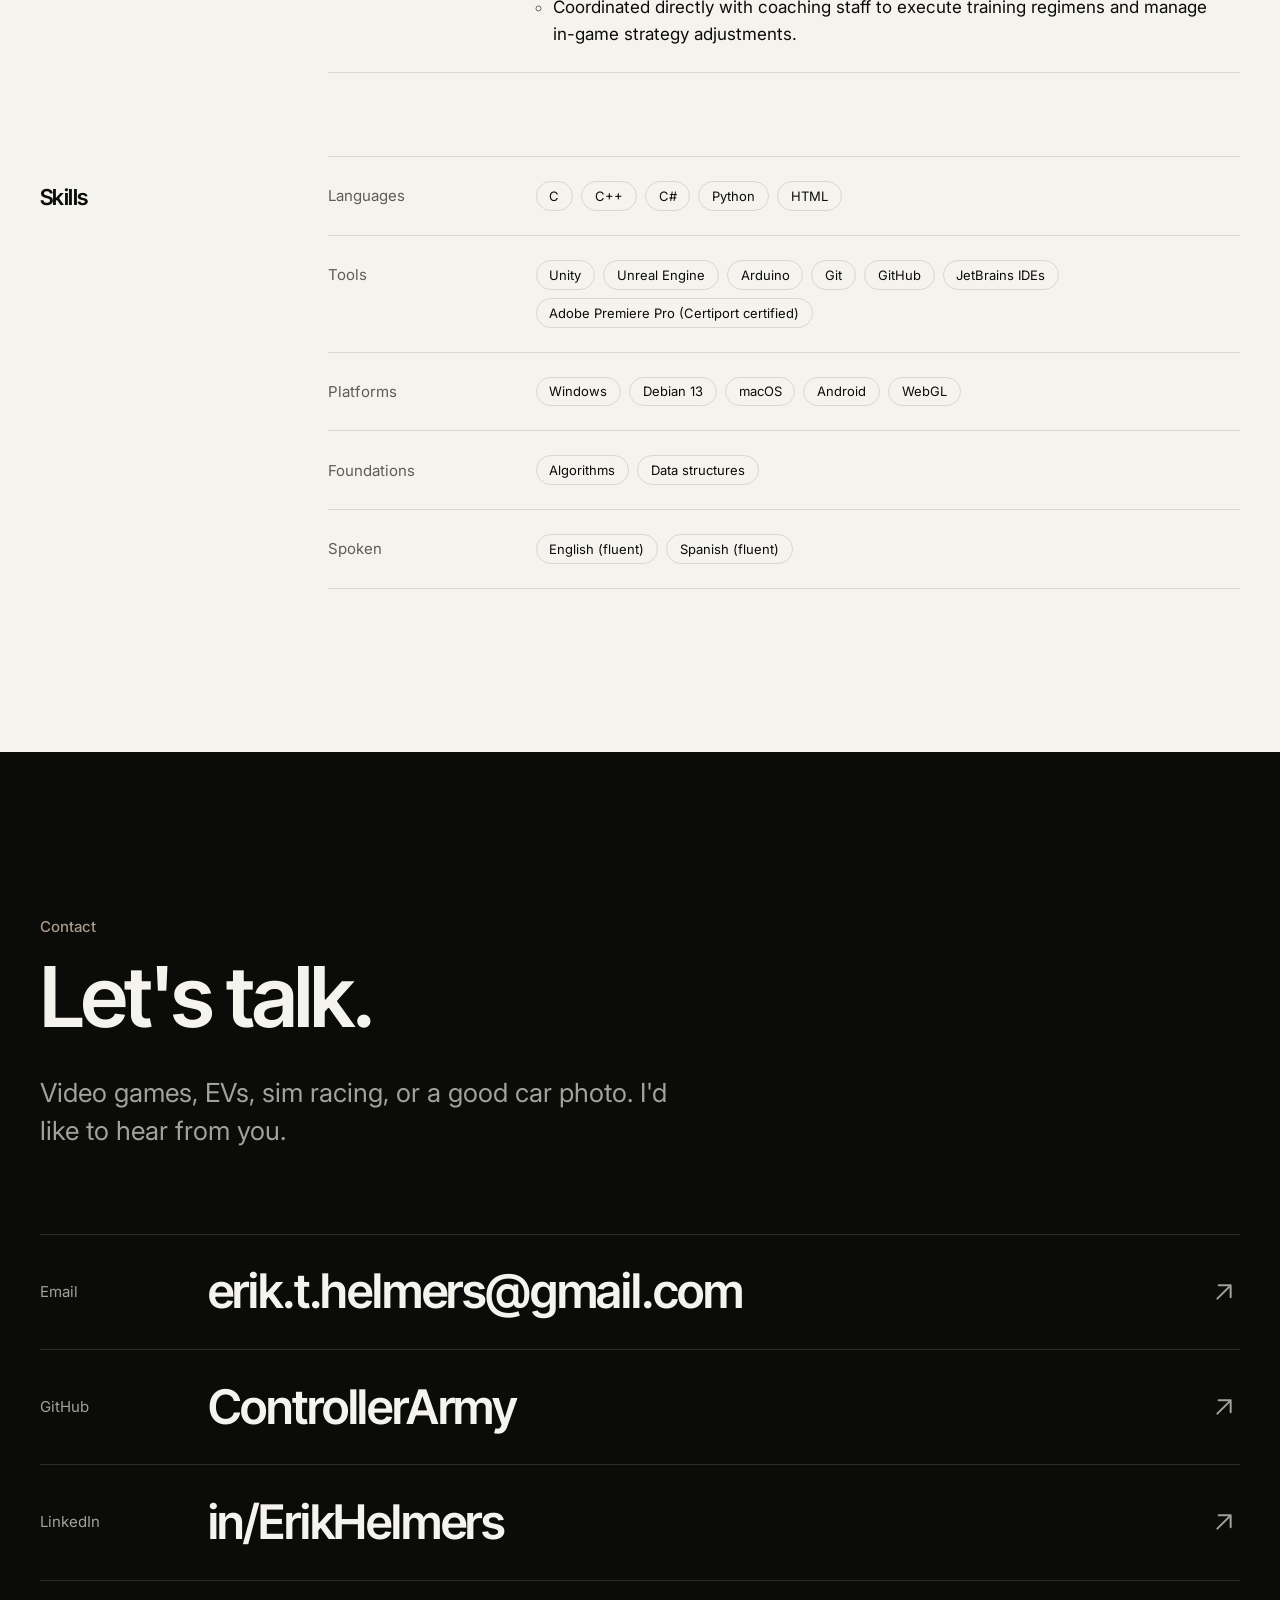
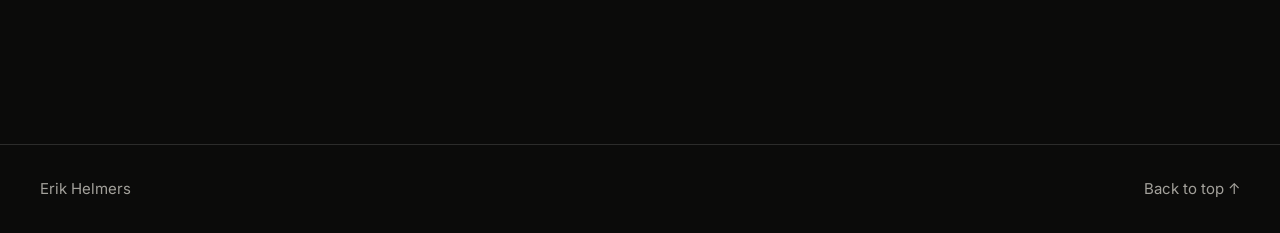
==== commit f44e7d37: "Edited Image stuffs" ====
--- a/index.html
+++ b/index.html
@@ -93,8 +93,7 @@
         <div class="about-copy" data-reveal>
           <!-- Phrases in <strong> show in full-strength color; the rest is softer. -->
           <p>
-            I'm a <strong>Computer Science student at Gonzaga University</strong>, Class of 2030, and I'm happiest
-            where software meets hardware. On <strong>Gonzaga Baja SAE</strong> I'm building a telemetry system for
+            I am a <strong>Computer Science student at Gonzaga University</strong>, Class of 2030. On <strong>Gonzaga Baja SAE</strong> I'm building a telemetry system for
             our competition vehicle, and my first-year design project, <strong>PATHFINDER</strong>, was firmware for a handheld
             sensor tool that had to run lean on a constrained platform. Before college I led programming on two
             shipped Unity games at DigiPen Academy. I'm working toward a career in <strong>video games</strong>, and
--- a/css/styles.css
+++ b/css/styles.css
@@ -371,6 +371,21 @@
   object-position: var(--focus, 50% 50%);
 }
 
+/* coverFit: "contain" (set per project in main.js): show the whole image and
+   fill the leftover space with a blurred, darkened copy of it. */
+.media--contain img {
+  position: relative;
+  object-fit: contain;
+}
+
+.media-backdrop {
+  position: absolute;
+  inset: -12%;
+  background-position: center;
+  background-size: cover;
+  filter: blur(28px) brightness(0.55) saturate(1.15);
+}
+
 .media.is-missing {
   background-image: repeating-linear-gradient(
     135deg,
@@ -1287,30 +1302,24 @@
 
 .lb-stage {
   position: relative;
-  display: grid;
-  place-items: center;
   min-height: 0;
-  padding: 0 var(--gutter);
   touch-action: pan-y;
   user-select: none;
 }
 
+/* The photo box fills the stage; object-fit: scale-down then shows the WHOLE
+   photo, as large as fits but never stretched past its real size.
+   Grid framing (focus/zoom) never applies here. */
 .lb-media {
-  display: grid;
-  place-items: center;
-  width: 100%;
-  height: 100%;
+  position: absolute;
+  inset: 0 var(--gutter);
   border-radius: 0;
   background: none;
 }
 
 .lb-media img {
-  width: auto;
-  height: auto;
-  max-width: 100%;
-  max-height: 100%;
-  object-fit: contain;
-  border-radius: var(--radius-sm);
+  object-fit: scale-down;
+  object-position: 50% 50%;
   transition: opacity 0.35s ease;
 }
 
@@ -1319,12 +1328,13 @@
 }
 
 .lb-media.is-missing {
-  width: min(100%, 64rem);
-  height: auto;
+  inset: 50% auto auto 50%;
+  width: min(100% - 2 * var(--gutter), 64rem);
+  aspect-ratio: 3 / 2;
   max-height: 100%;
-  aspect-ratio: 3 / 2;
   border-radius: var(--radius-md);
   background-color: var(--bg-raised);
+  transform: translate(-50%, -50%);
 }
 
 .lb-prev,
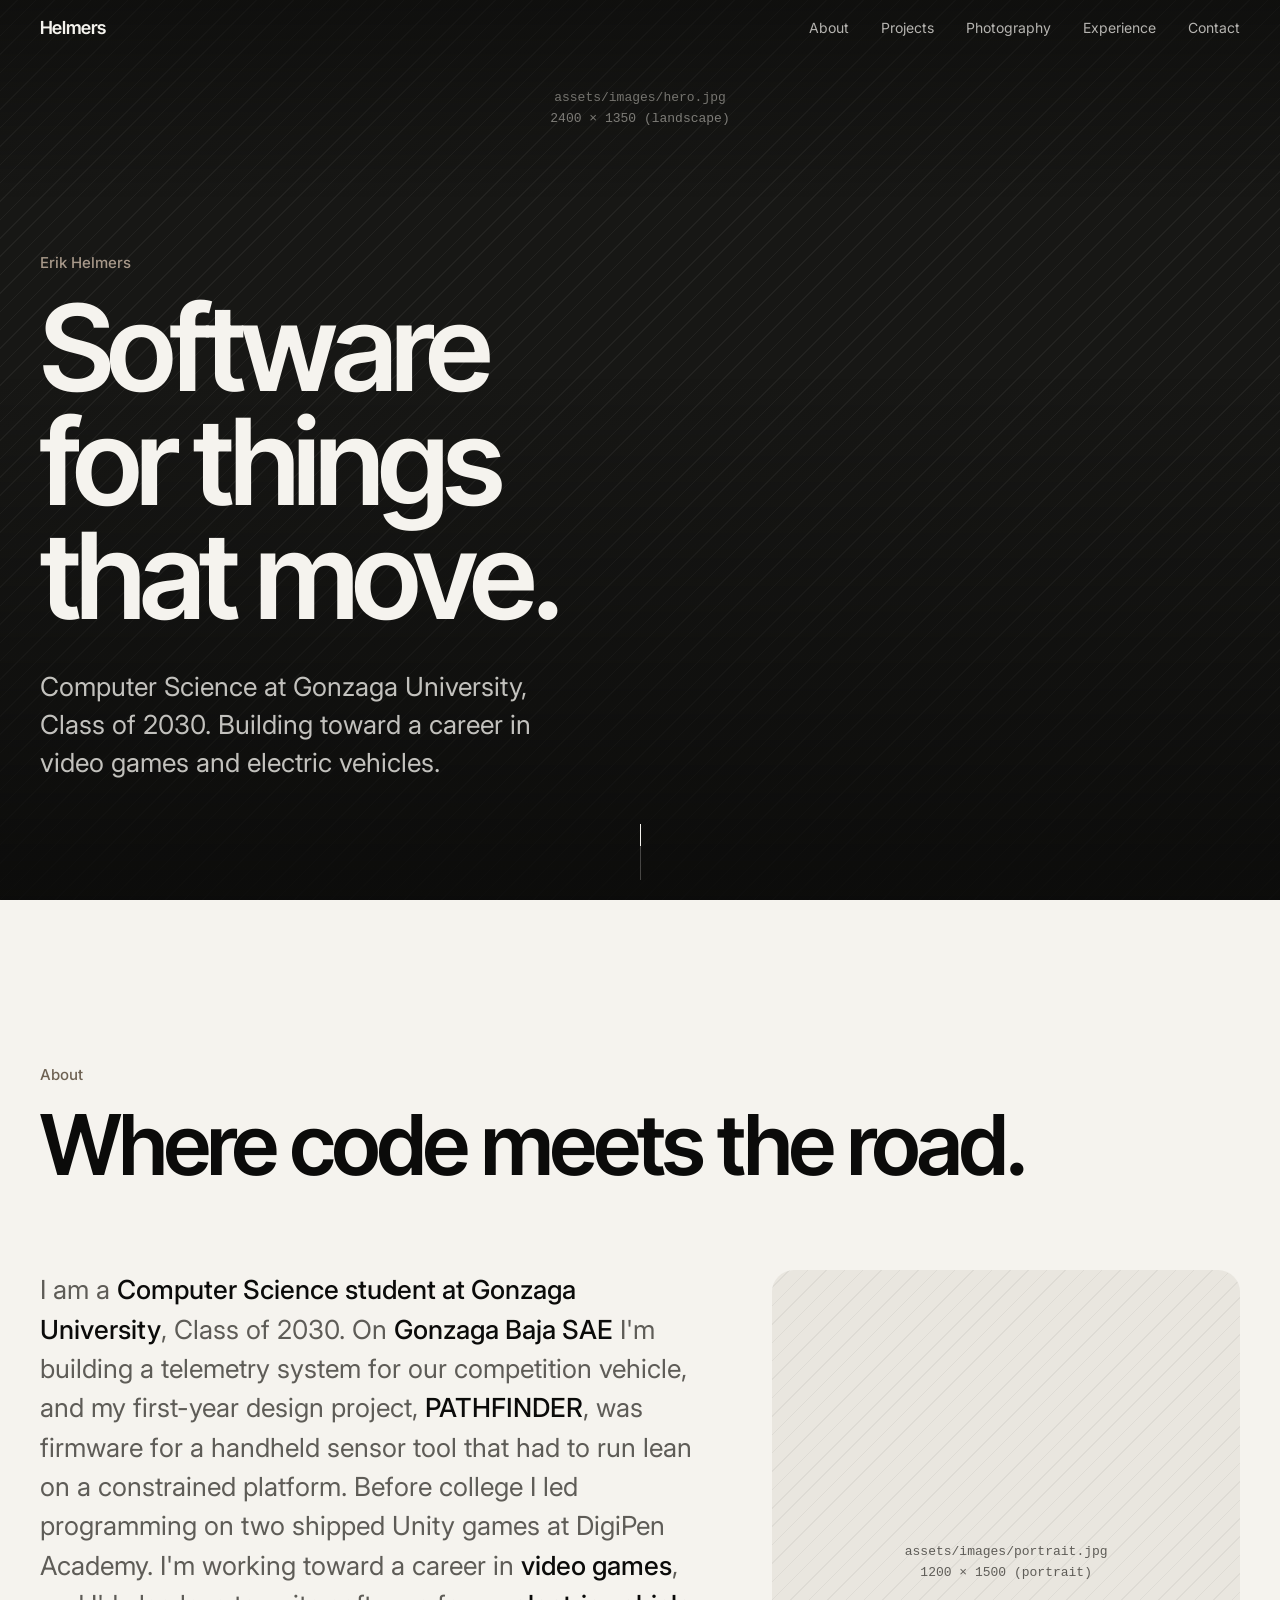
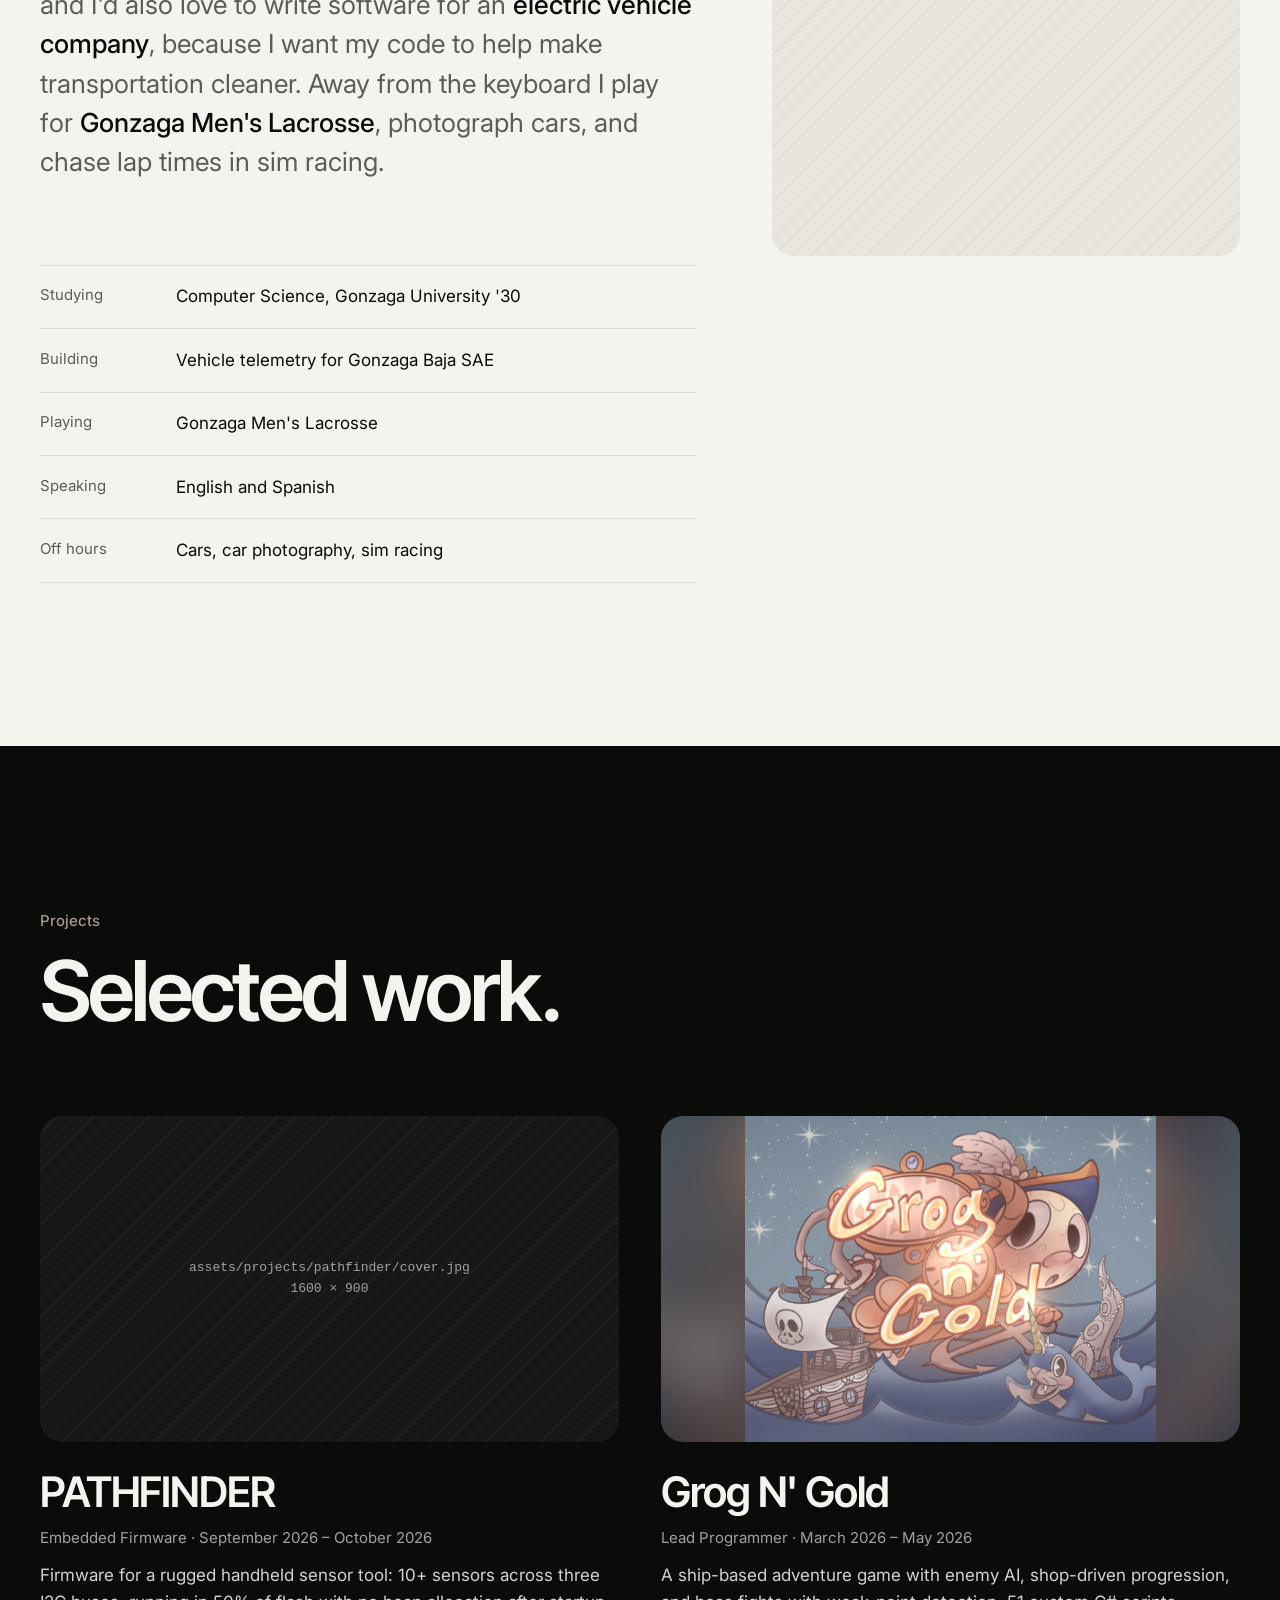
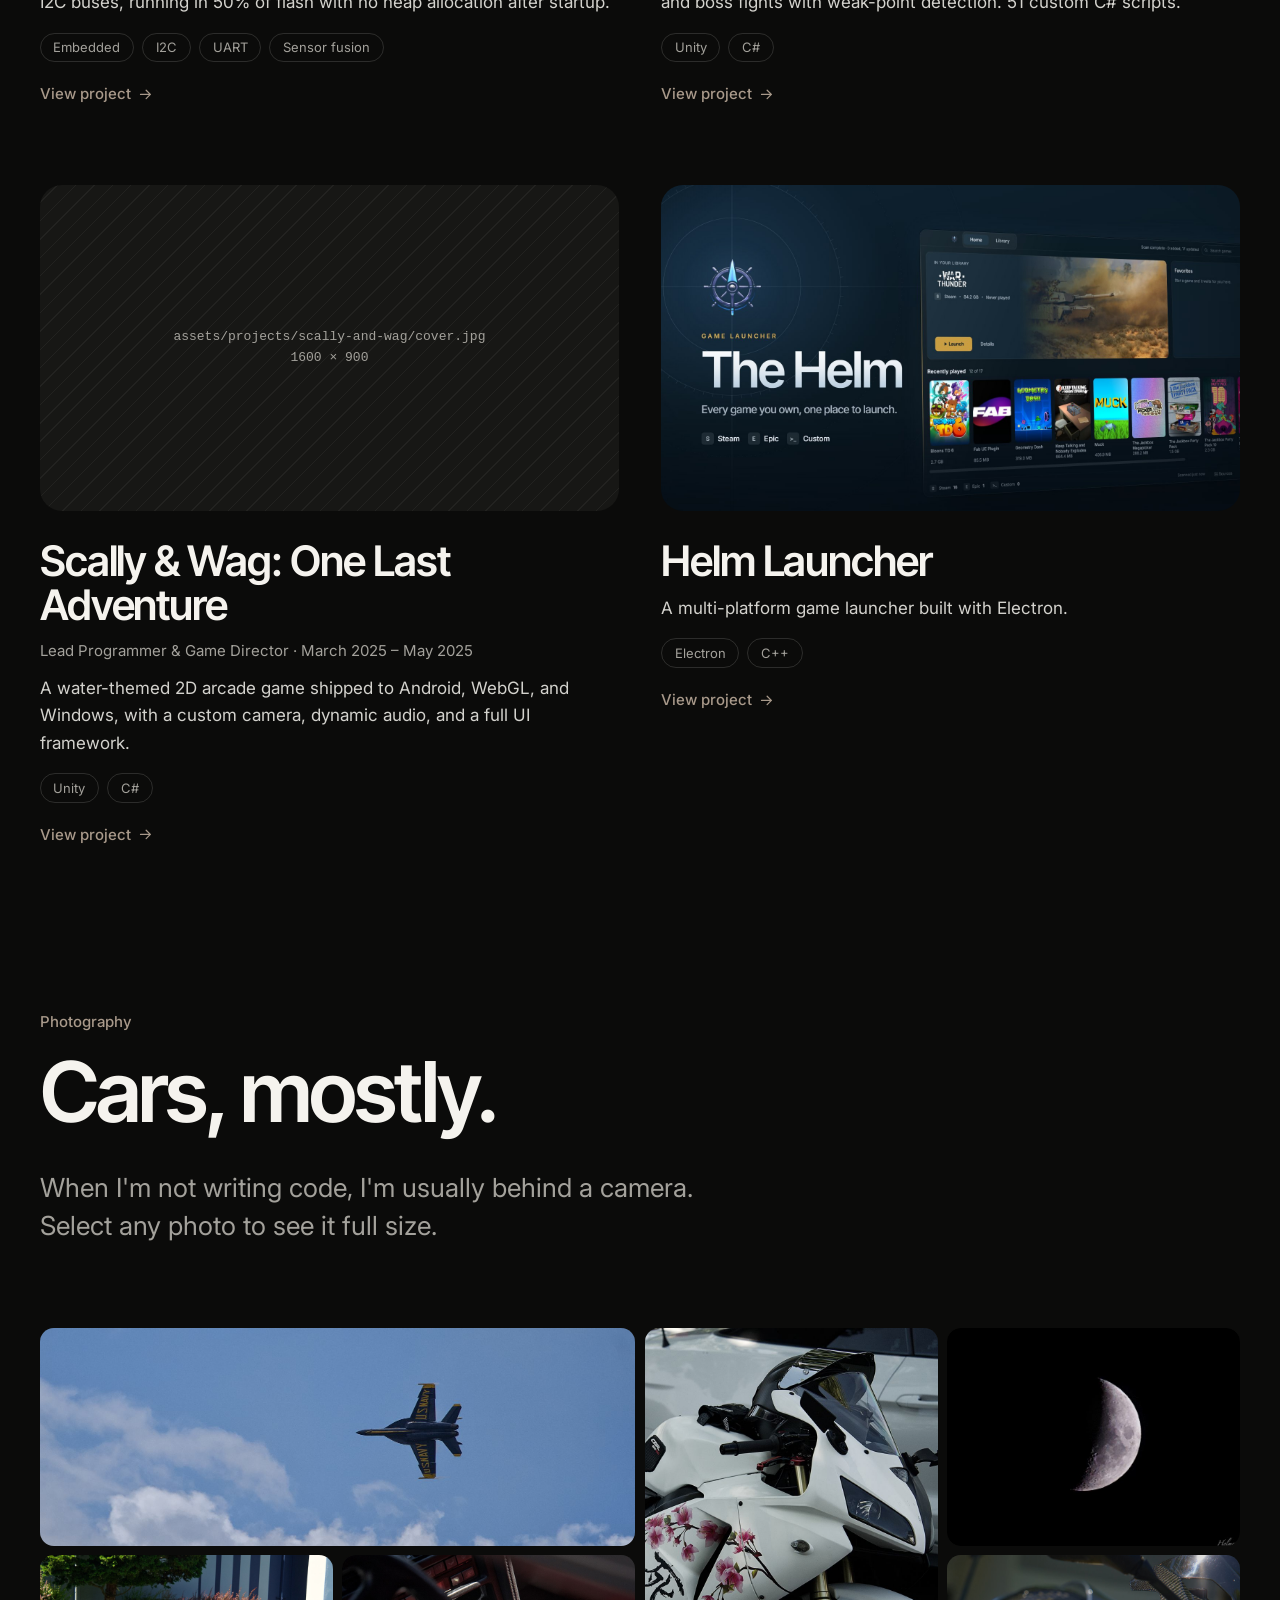
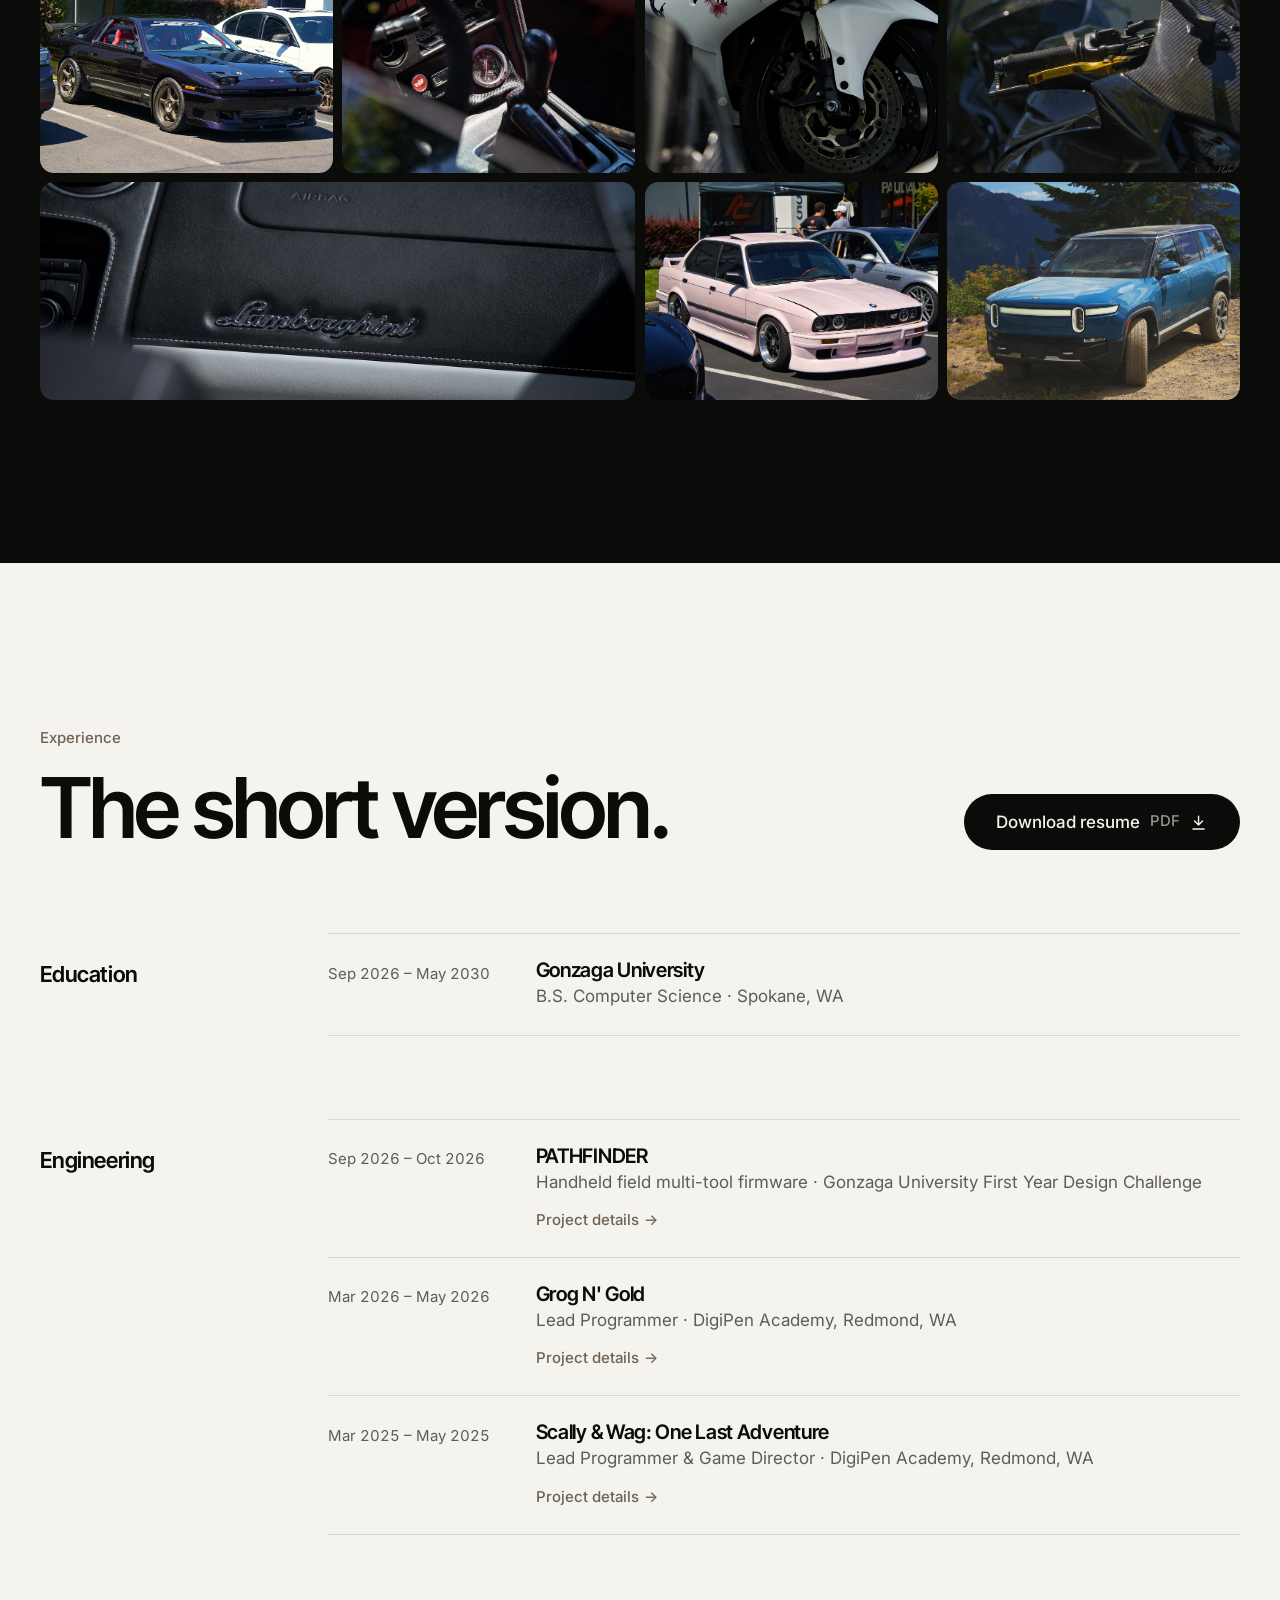
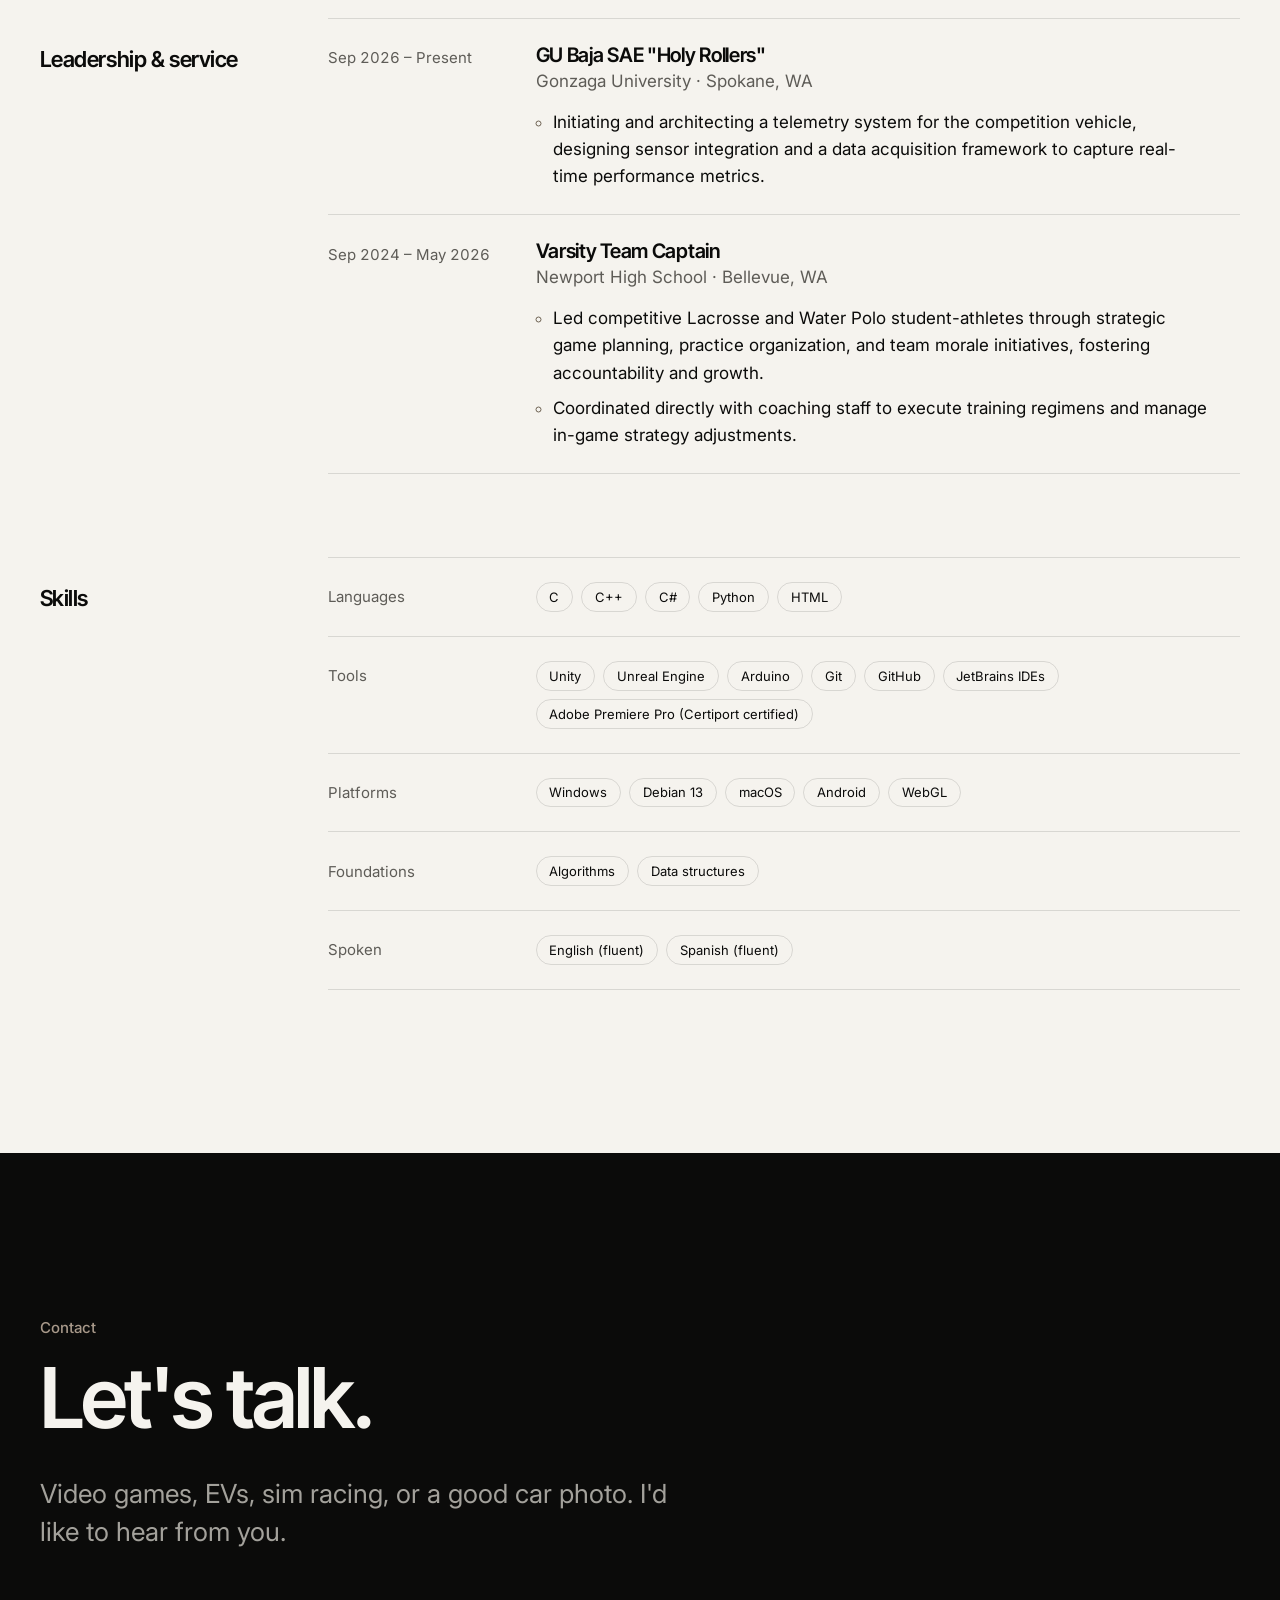
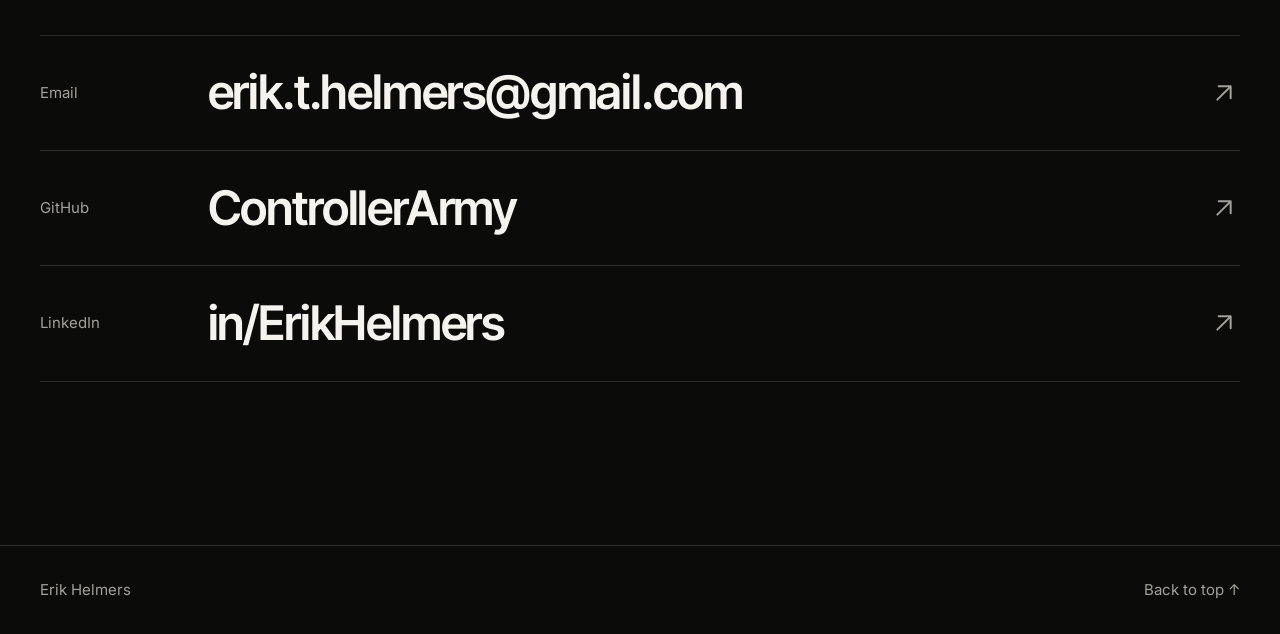
==== commit 2595a773: "Added placeholder for picture of me + Added macOS and Linux Installers" ====
--- a/index.html
+++ b/index.html
@@ -81,7 +81,7 @@
     </section>
 
     <!-- =================================================================
-         ABOUT  (EDIT: statement, paragraph, quick facts)
+         ABOUT  (EDIT: statement, paragraph, photo, quick facts)
          ================================================================= -->
     <section class="section theme-light" id="about" aria-labelledby="about-title">
       <div class="container about-grid">
@@ -101,6 +101,14 @@
             to help make transportation cleaner. Away from the keyboard I play for <strong>Gonzaga Men's Lacrosse</strong>, photograph cars,
             and chase lap times in sim racing.
           </p>
+        </div>
+
+        <!-- Photo of you: assets/images/portrait.jpg, 1200 × 1500 (4:5).
+             EDIT the alt to describe the photo, e.g. "Erik Helmers working on
+             the Gonzaga Baja SAE car". If the photo isn't 4:5 it gets cropped;
+             --focus picks what stays in frame (like the hero). -->
+        <div class="about-photo media" data-reveal data-label="assets/images/portrait.jpg&#10;1200 × 1500 (portrait)">
+          <img src="assets/images/portrait.jpg" alt="Erik Helmers" width="1200" height="1500" loading="lazy" decoding="async" style="--focus: 50% 30%">
         </div>
 
         <dl class="facts" data-reveal>
--- a/css/styles.css
+++ b/css/styles.css
@@ -733,14 +733,37 @@
   color: var(--muted);
 }
 
+.about-photo {
+  aspect-ratio: 4 / 5;
+  max-width: 26rem;
+}
+
 @media (min-width: 60rem) {
   .about-grid {
     grid-template-columns: 7fr 5fr;
+    grid-template-rows: auto auto 1fr;
     column-gap: clamp(3rem, 6vw, 8rem);
   }
 
   .about-head {
     grid-column: 1 / -1;
+  }
+
+  .about-copy,
+  .facts {
+    grid-column: 1;
+  }
+
+  /* Photo fills the right column beside the paragraph and facts. The last
+     row stretches to fit it, so the facts stay right under the paragraph. */
+  .about-photo {
+    grid-column: 2;
+    grid-row: 2 / span 2;
+    max-width: none;
+  }
+
+  .facts {
+    align-self: start;
   }
 }
 
@@ -1177,6 +1200,17 @@
   margin-top: 0.5rem;
 }
 
+.pd-download {
+  display: grid;
+  justify-items: start;
+  gap: 0.75rem;
+}
+
+.pd-download-note {
+  font-size: var(--text-small);
+  color: var(--muted);
+}
+
 .pd-cover {
   aspect-ratio: 16 / 9;
   margin-bottom: var(--stack-lg);
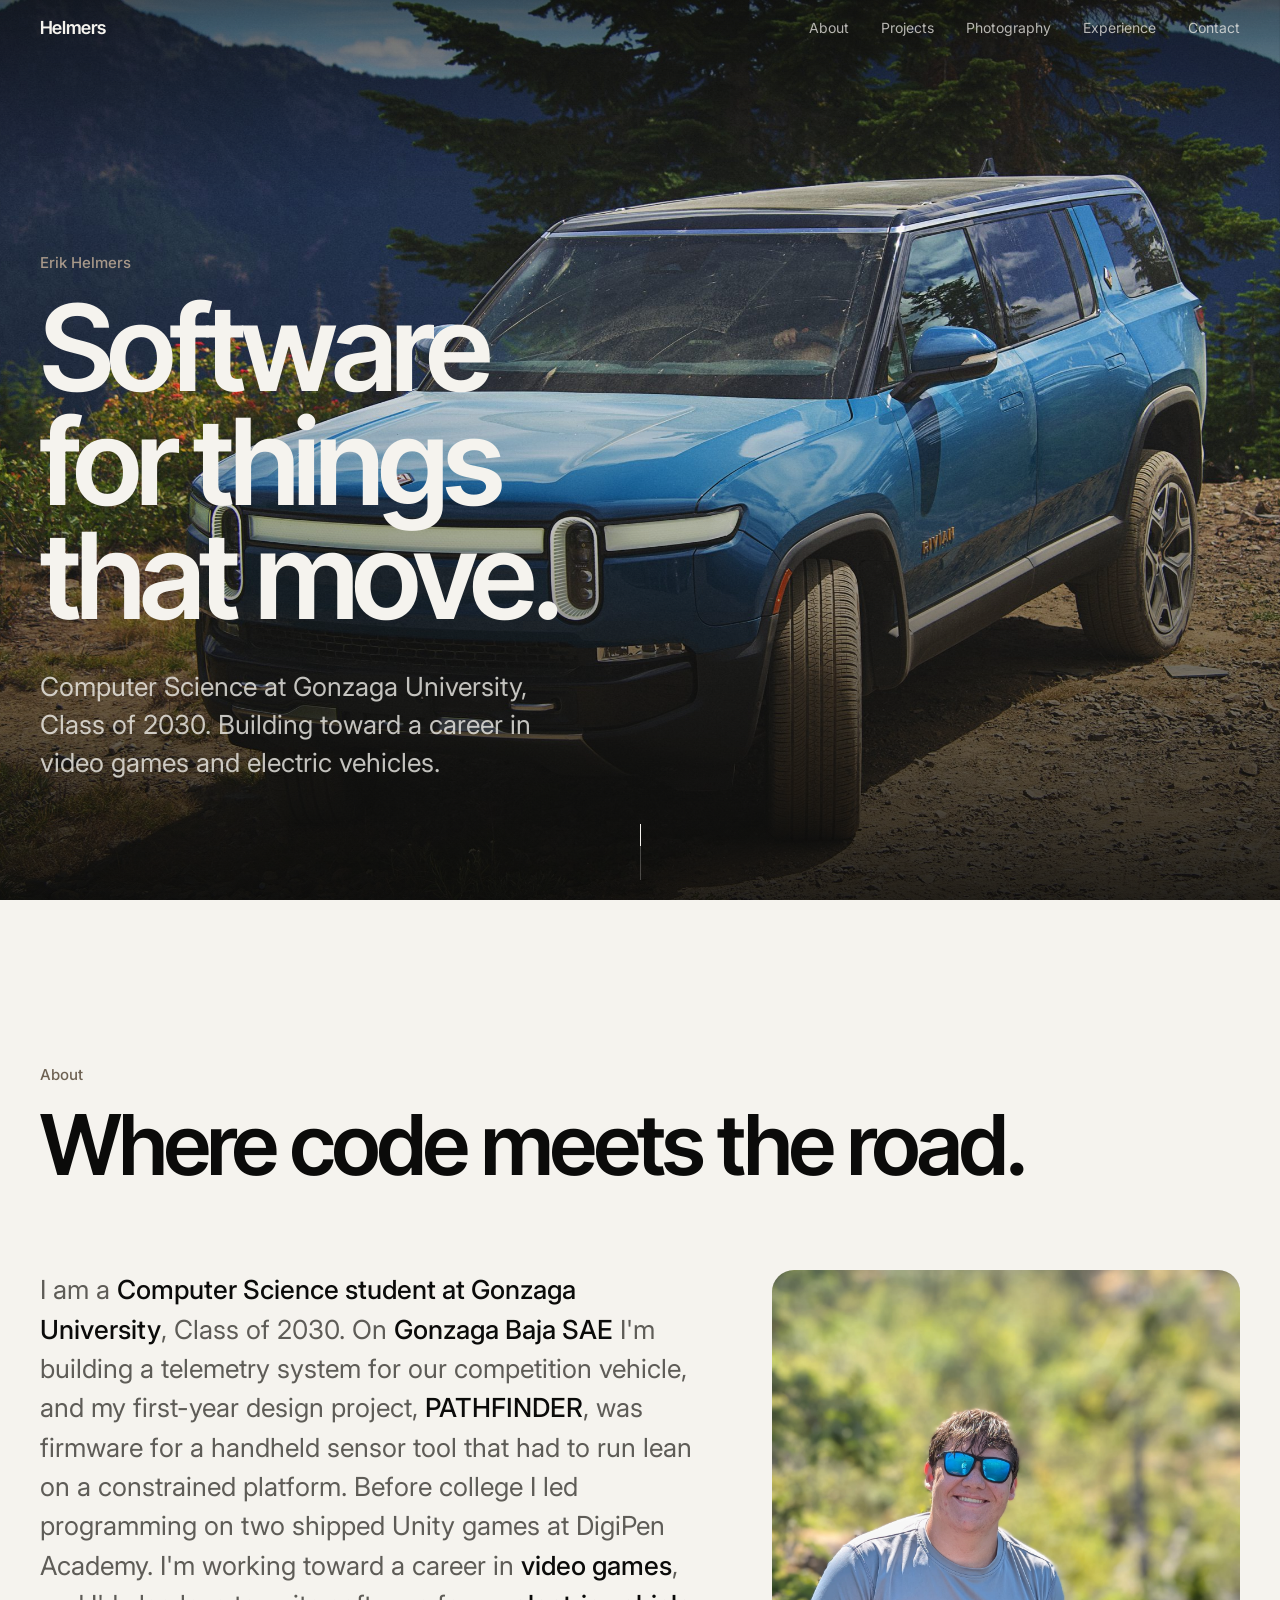
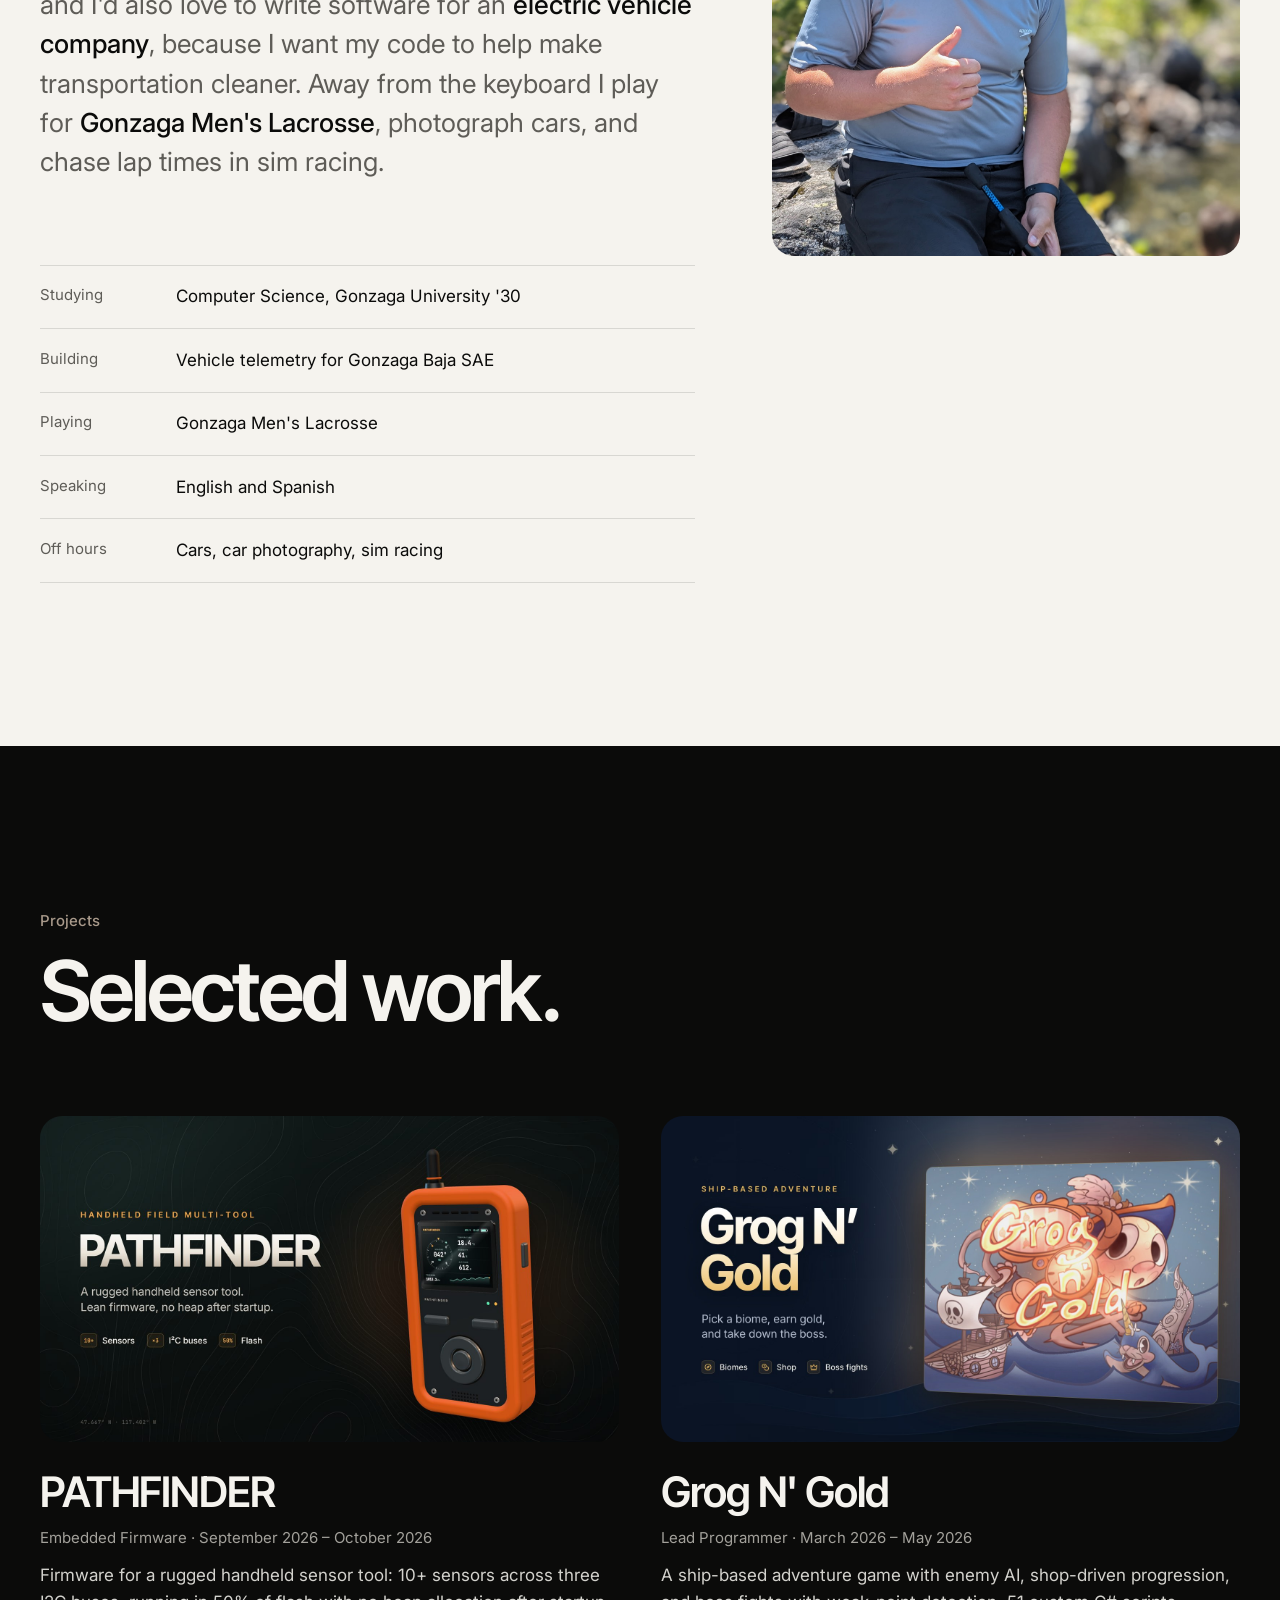
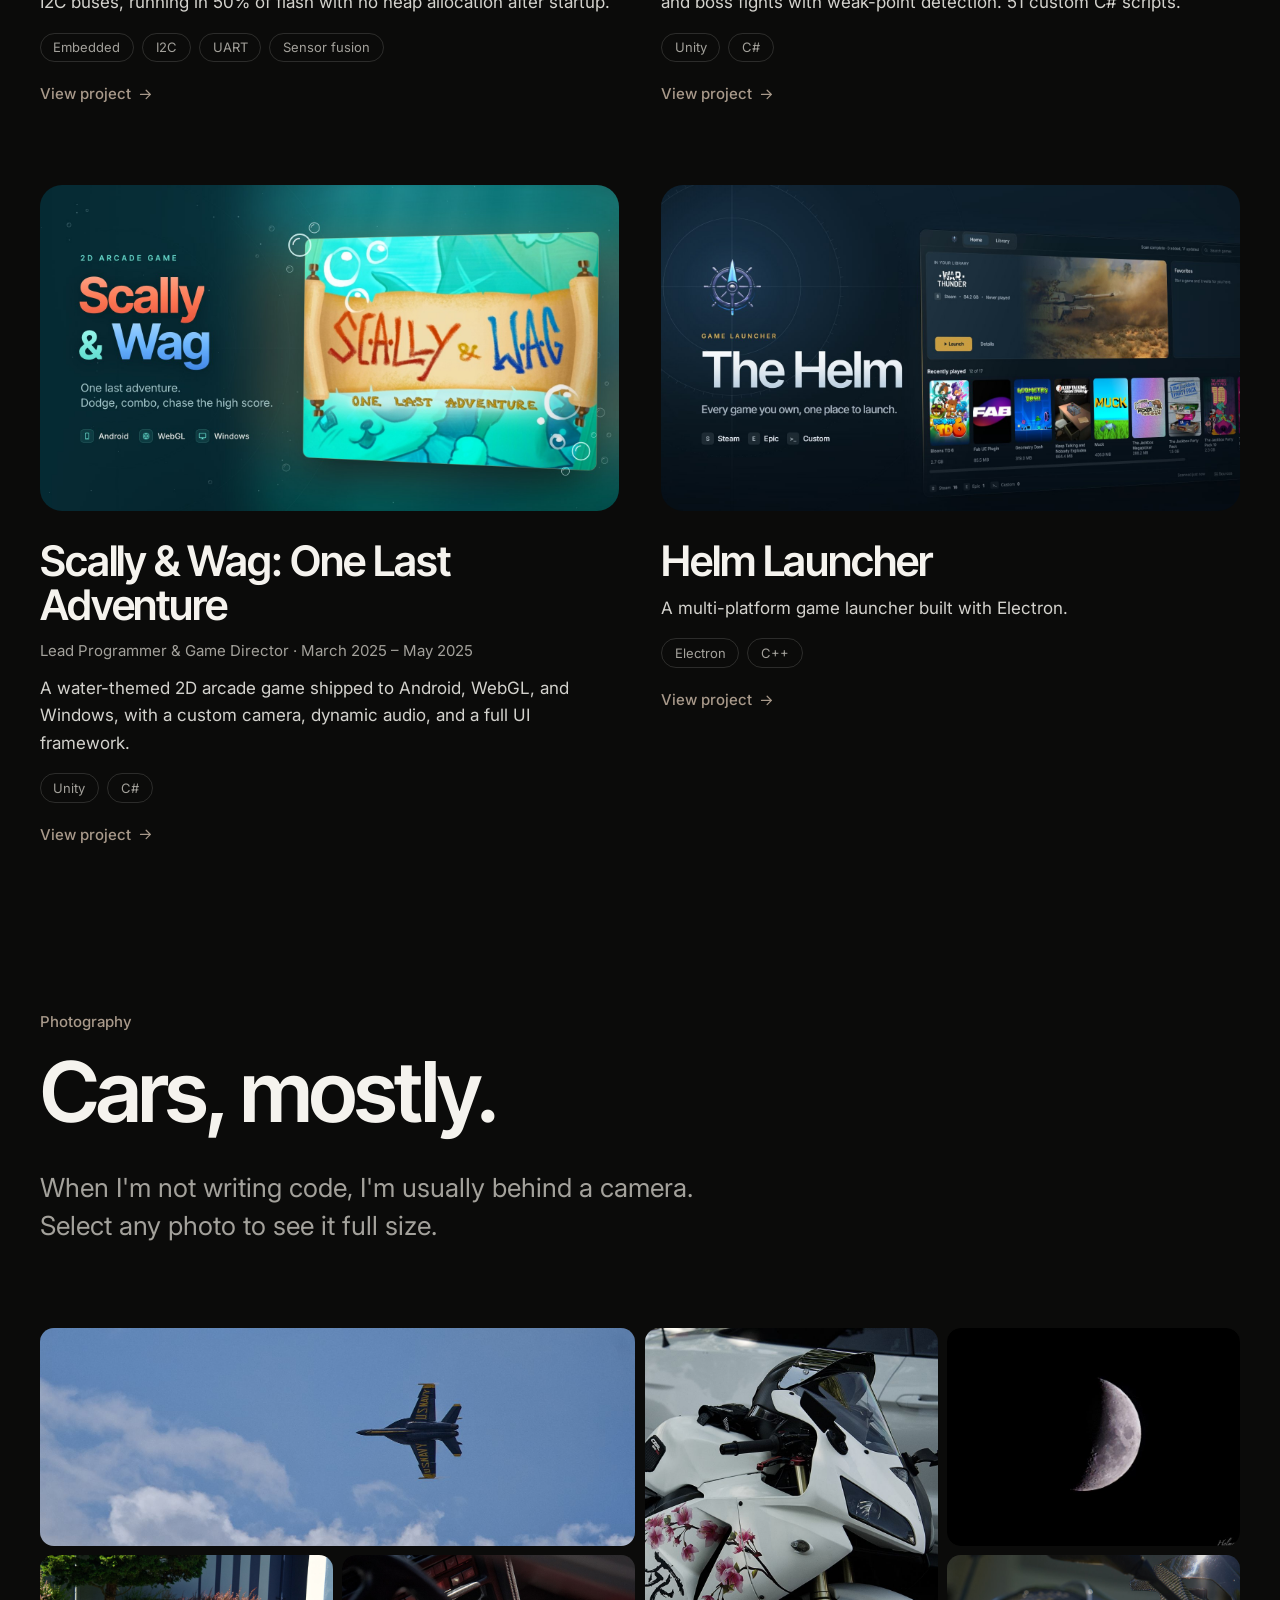
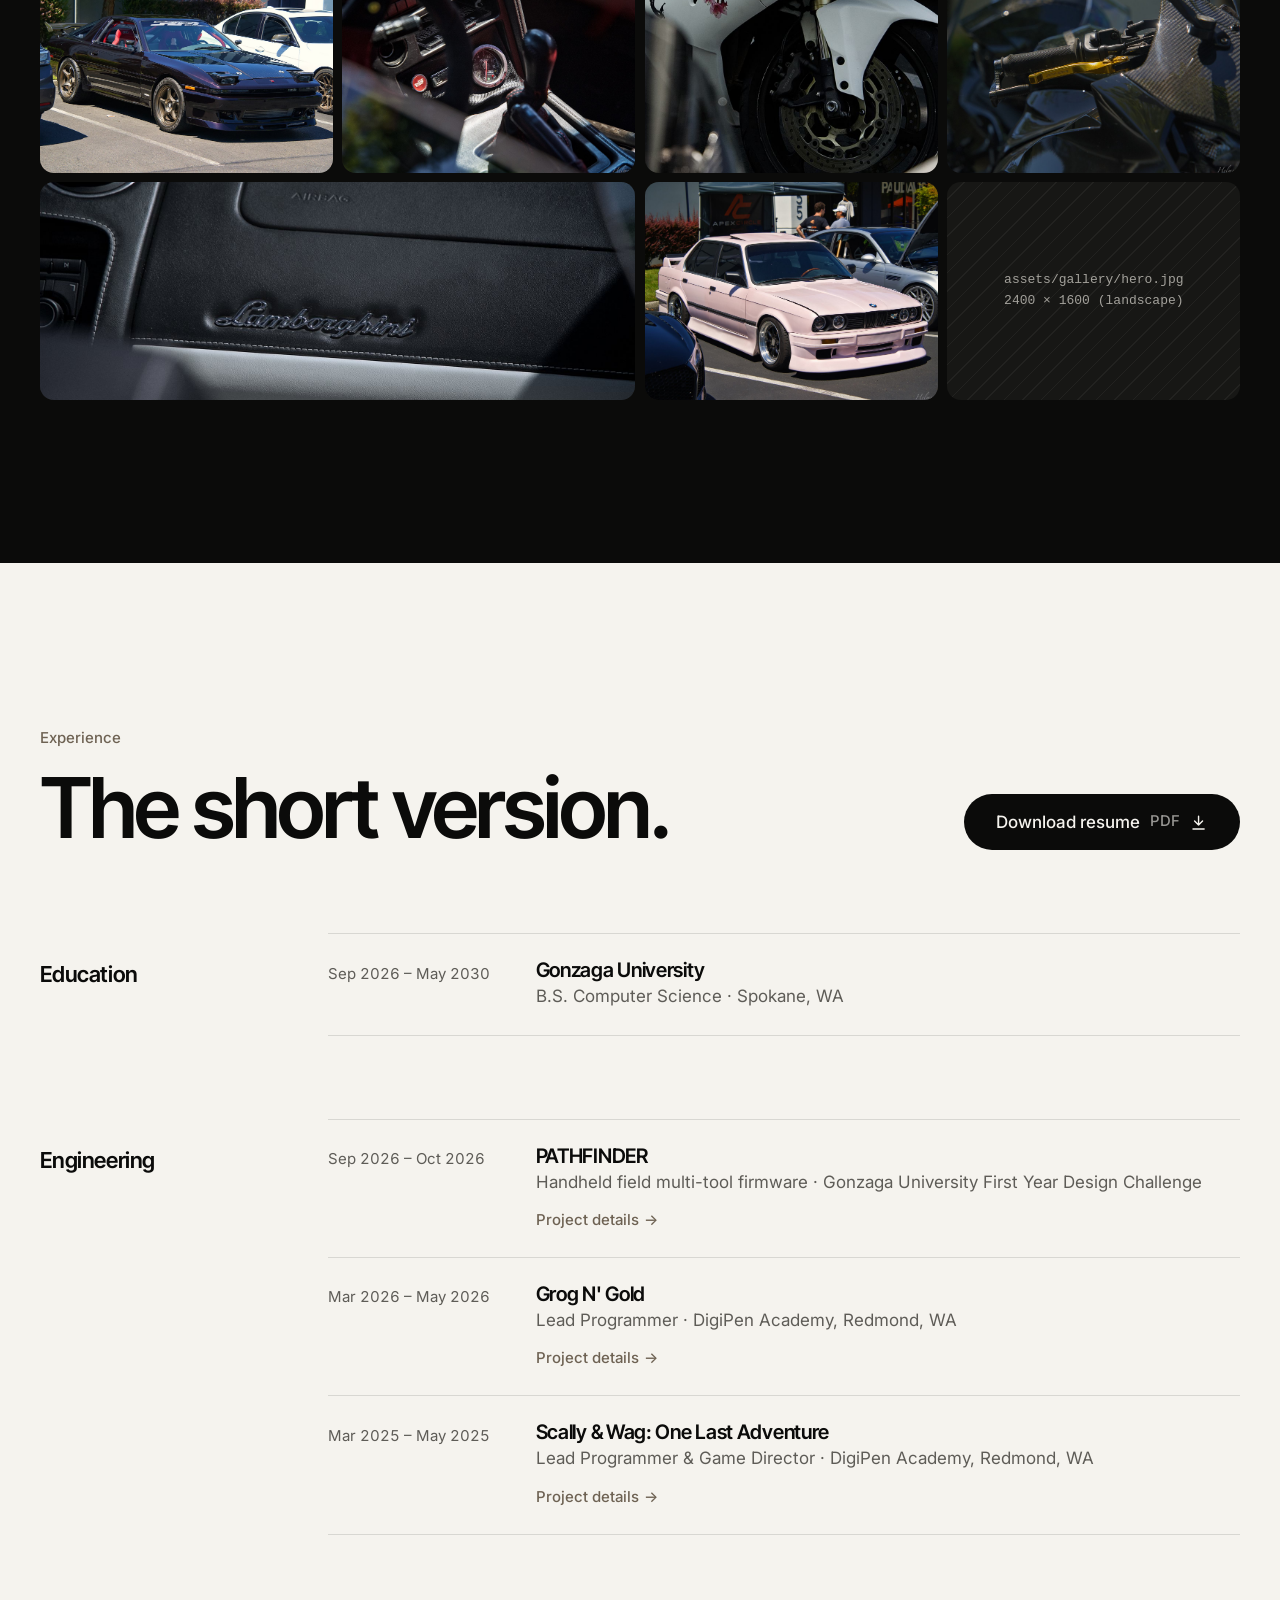
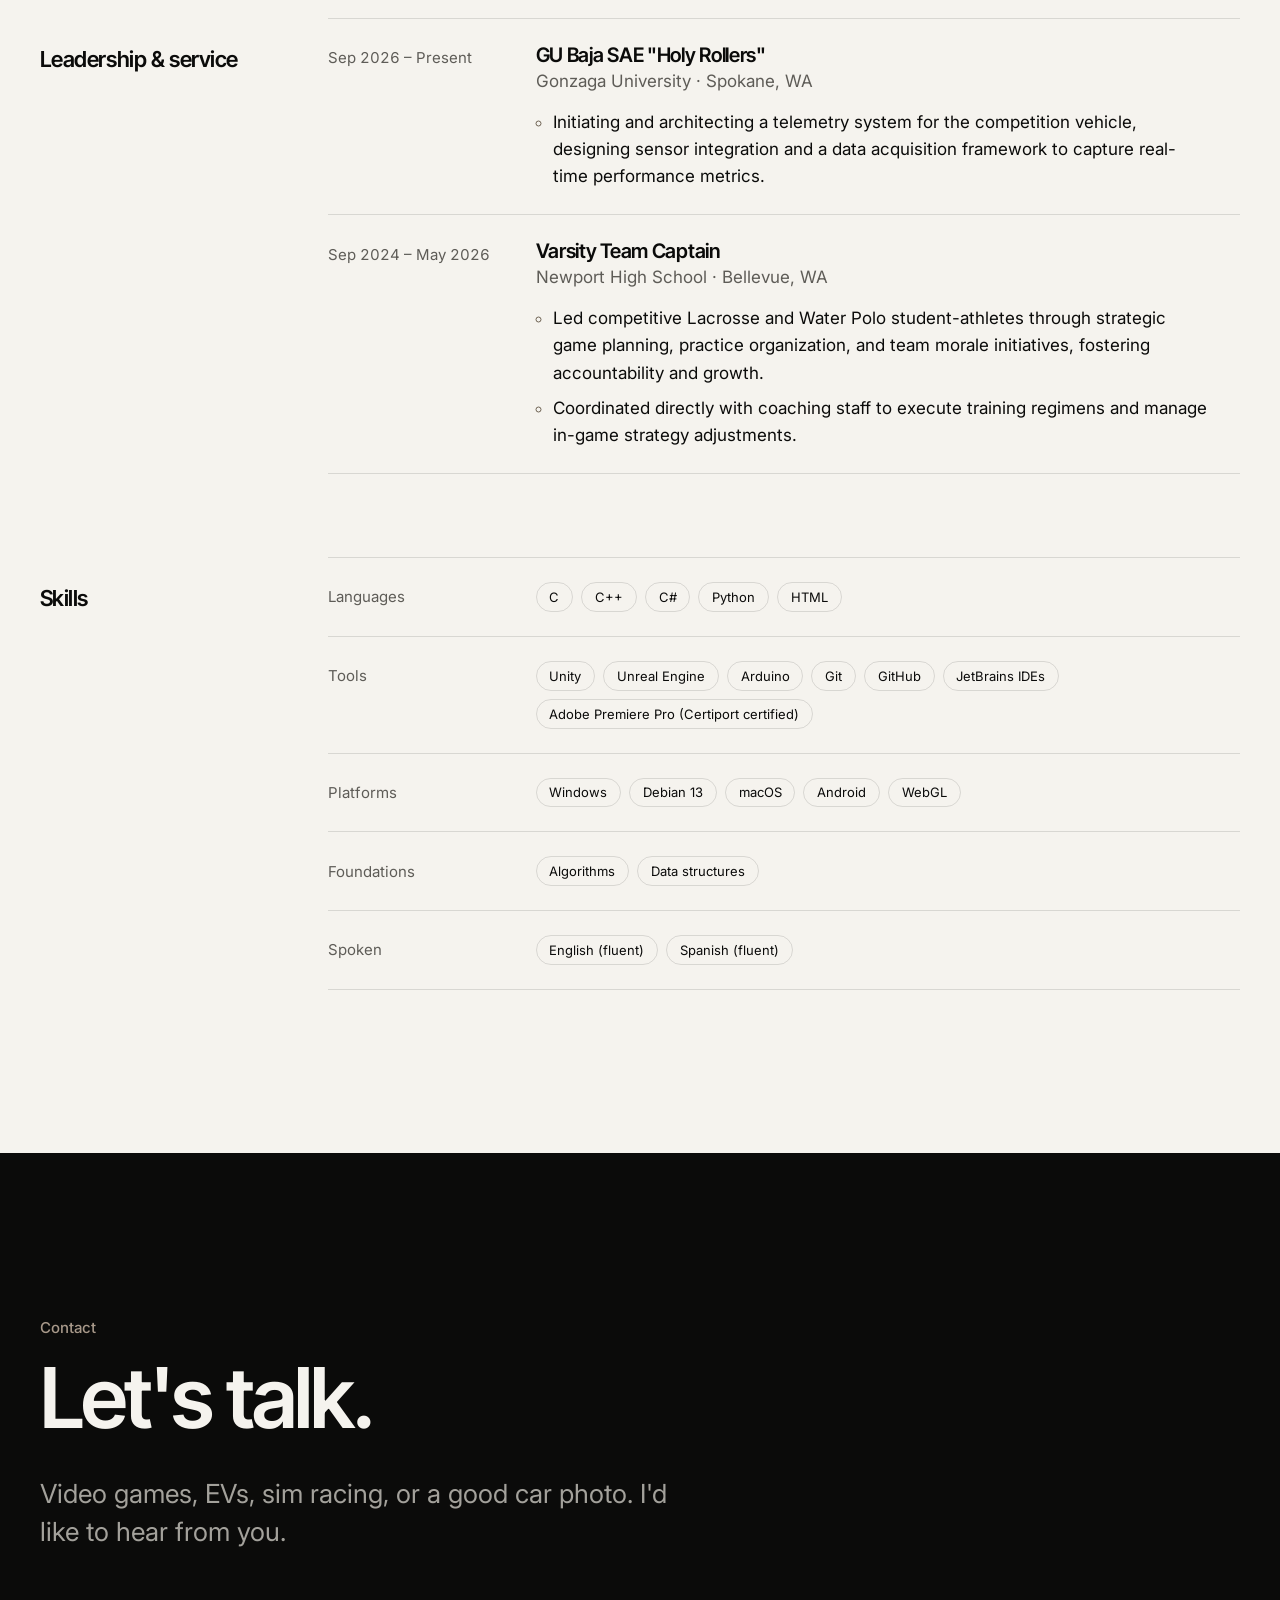
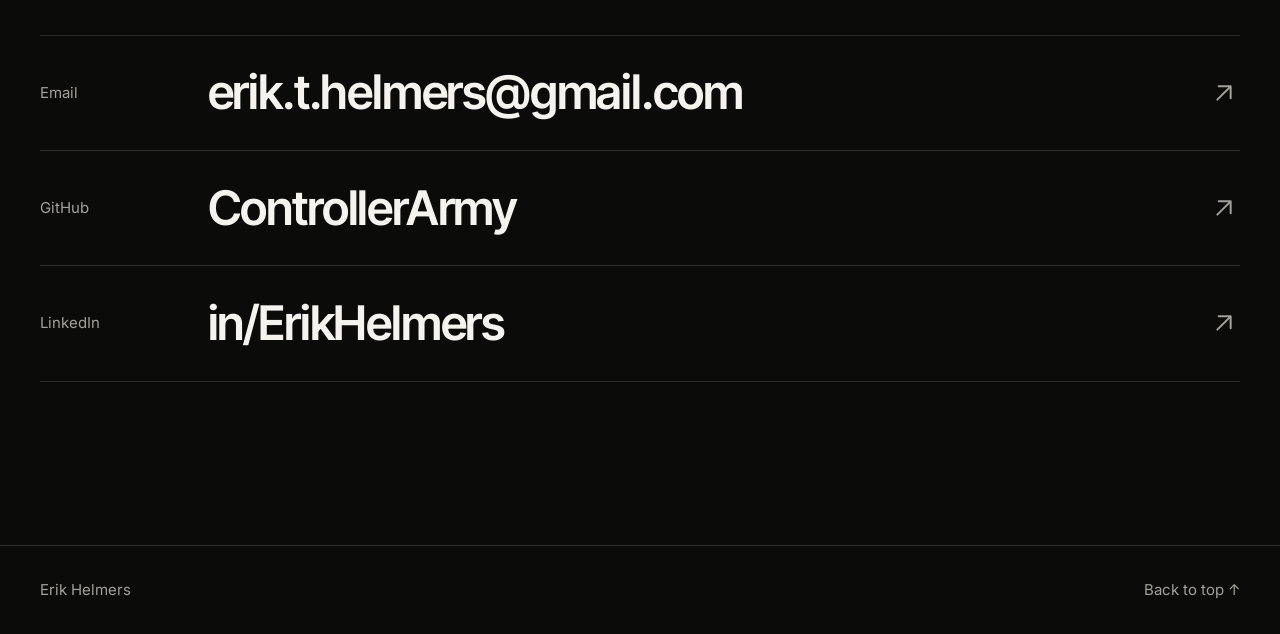
==== commit 125e2f99: "New Images" ====
--- a/index.html
+++ b/index.html
@@ -19,11 +19,12 @@
   <meta property="og:title" content="Erik Helmers">
   <meta property="og:description" content="Computer Science at Gonzaga University. Working toward a career in video games and electric vehicles. Projects, car photography, and resume.">
   <meta property="og:url" content="https://erikhelmers.com/">
-  <meta property="og:image" content="https://erikhelmers.com/assets/og-image.jpg">
+  <meta property="og:image" content="https://erikhelmers.com/assets/og-portrait.jpg">
   <meta property="og:image:width" content="1200">
-  <meta property="og:image:height" content="630">
-  <meta property="og:image:alt" content="Erik Helmers — Software for things that move.">
-  <meta name="twitter:card" content="summary_large_image">
+  <meta property="og:image:height" content="1200">
+  <meta property="og:image:alt" content="Photo of Erik Helmers">
+  <meta name="twitter:card" content="summary">
+  <meta name="twitter:image" content="https://erikhelmers.com/assets/og-portrait.jpg">
 
   <link rel="icon" href="assets/favicon-32.png" sizes="32x32" type="image/png">
   <link rel="icon" href="assets/favicon.svg" type="image/svg+xml">
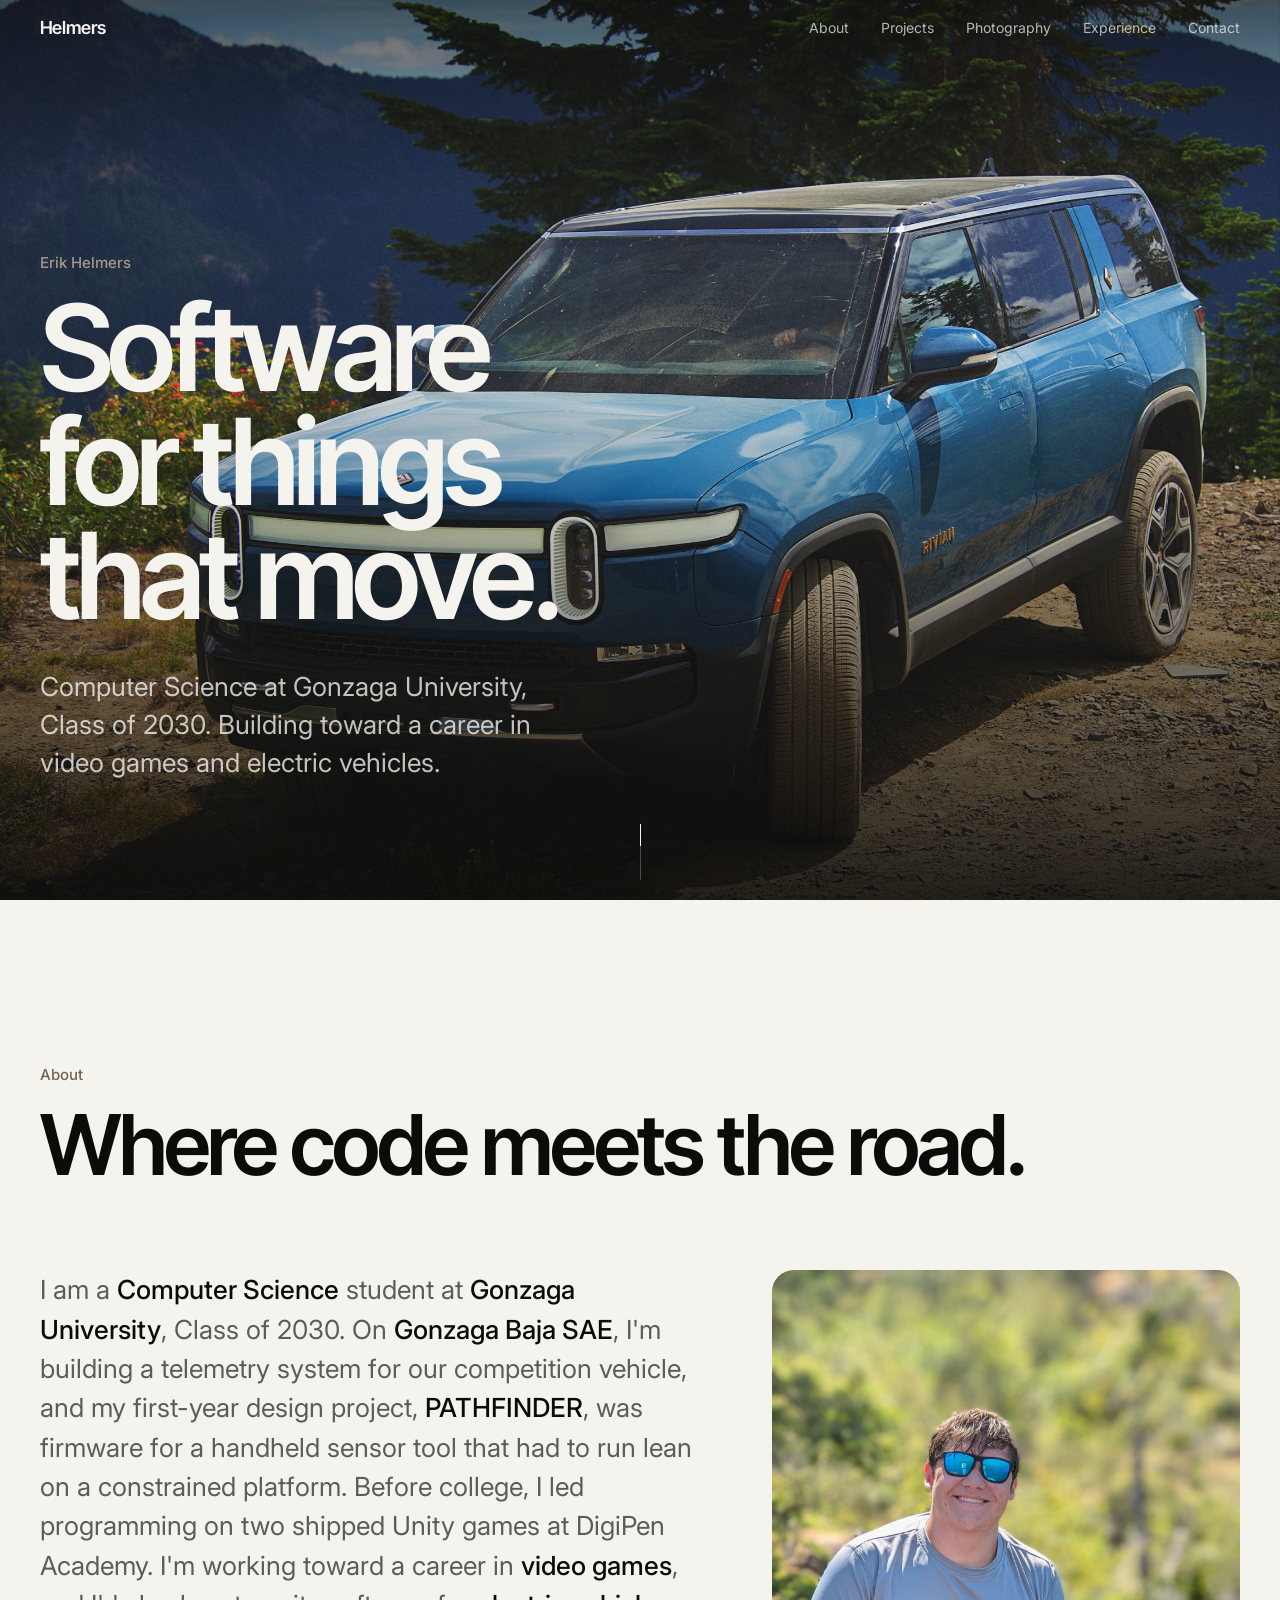
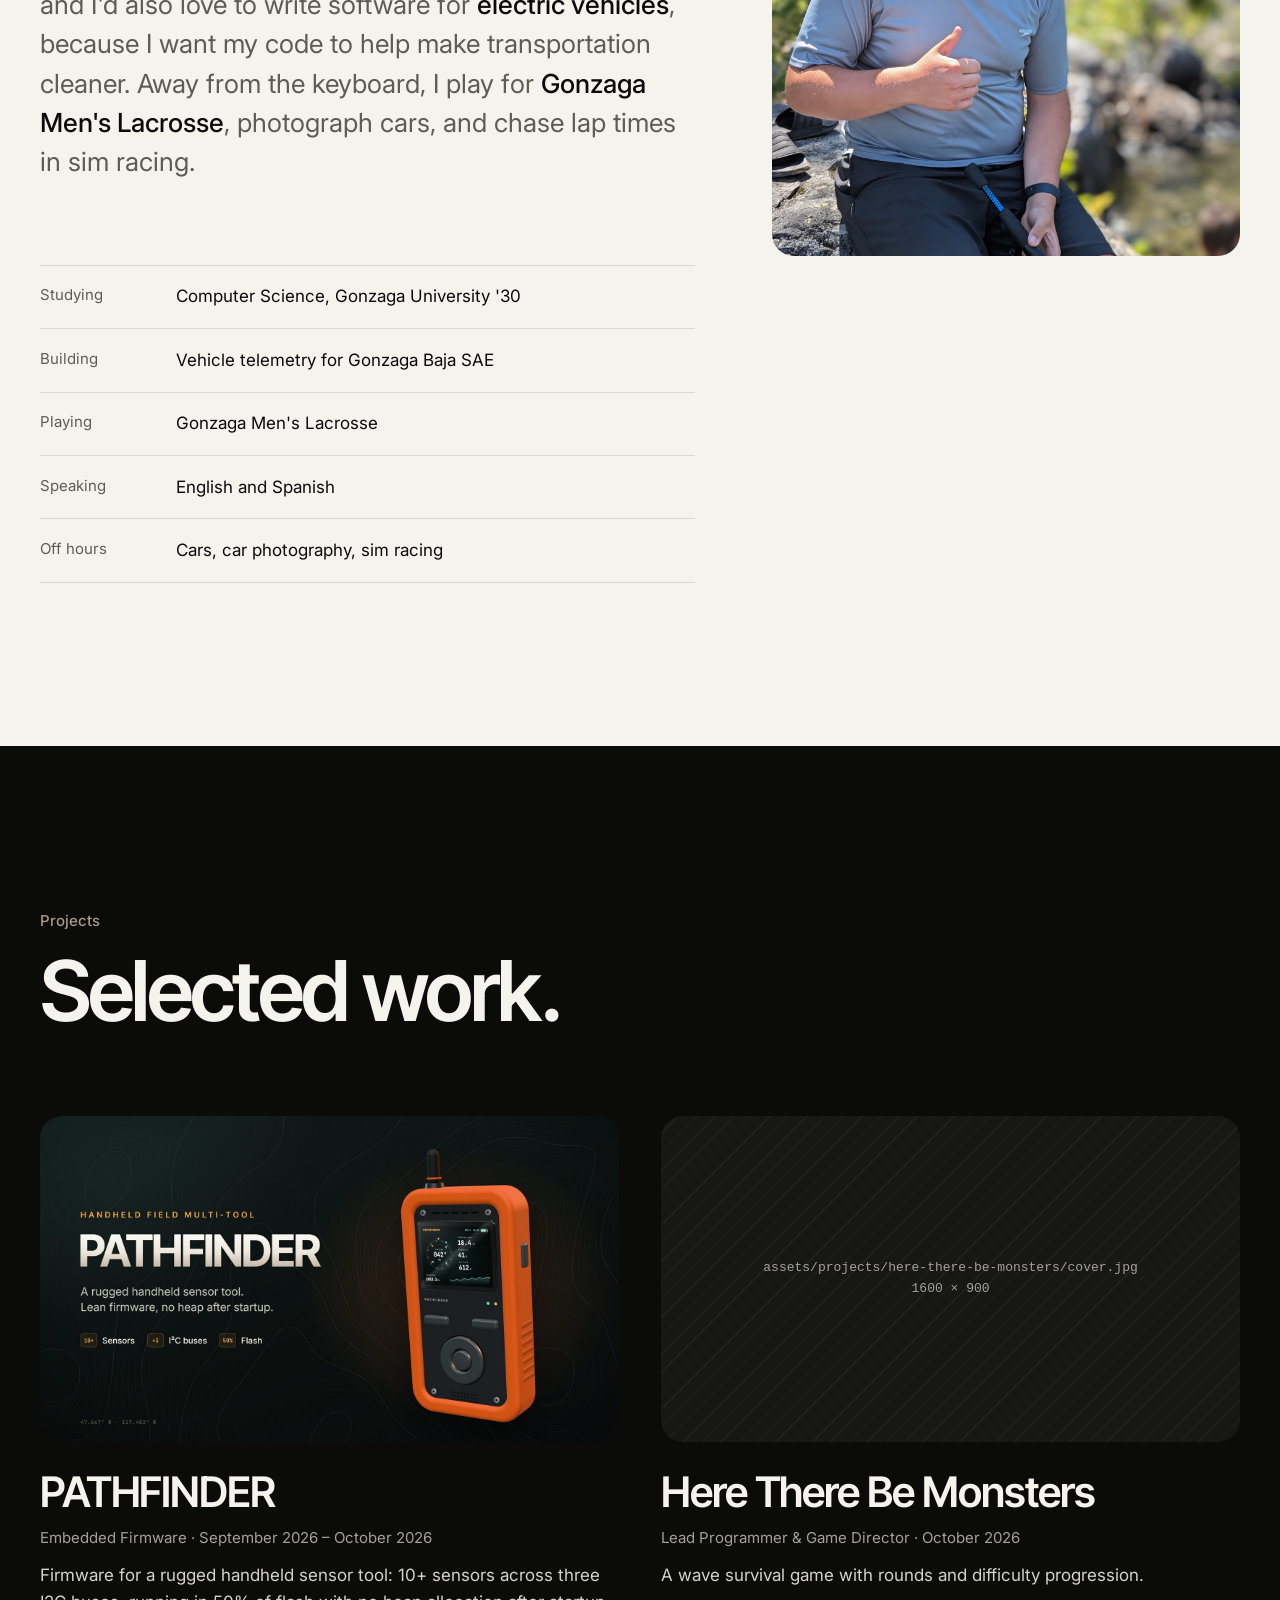
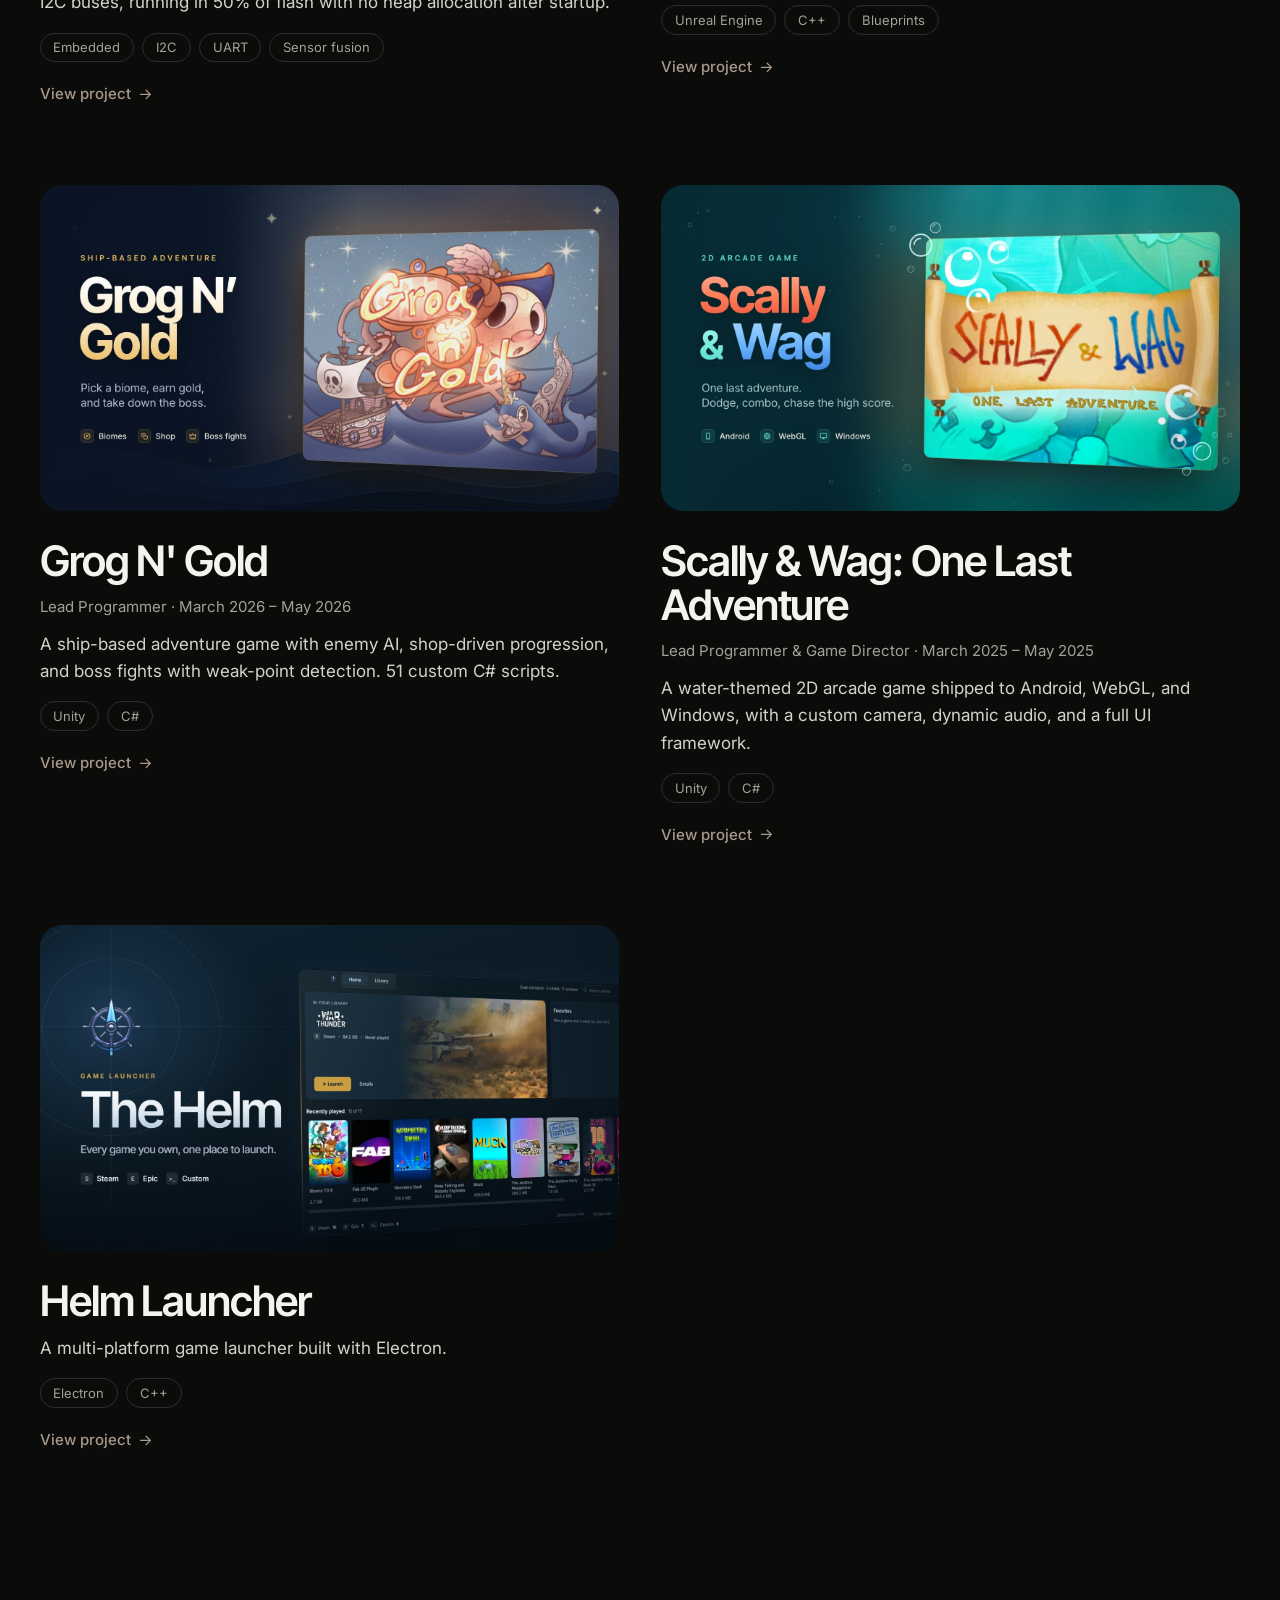
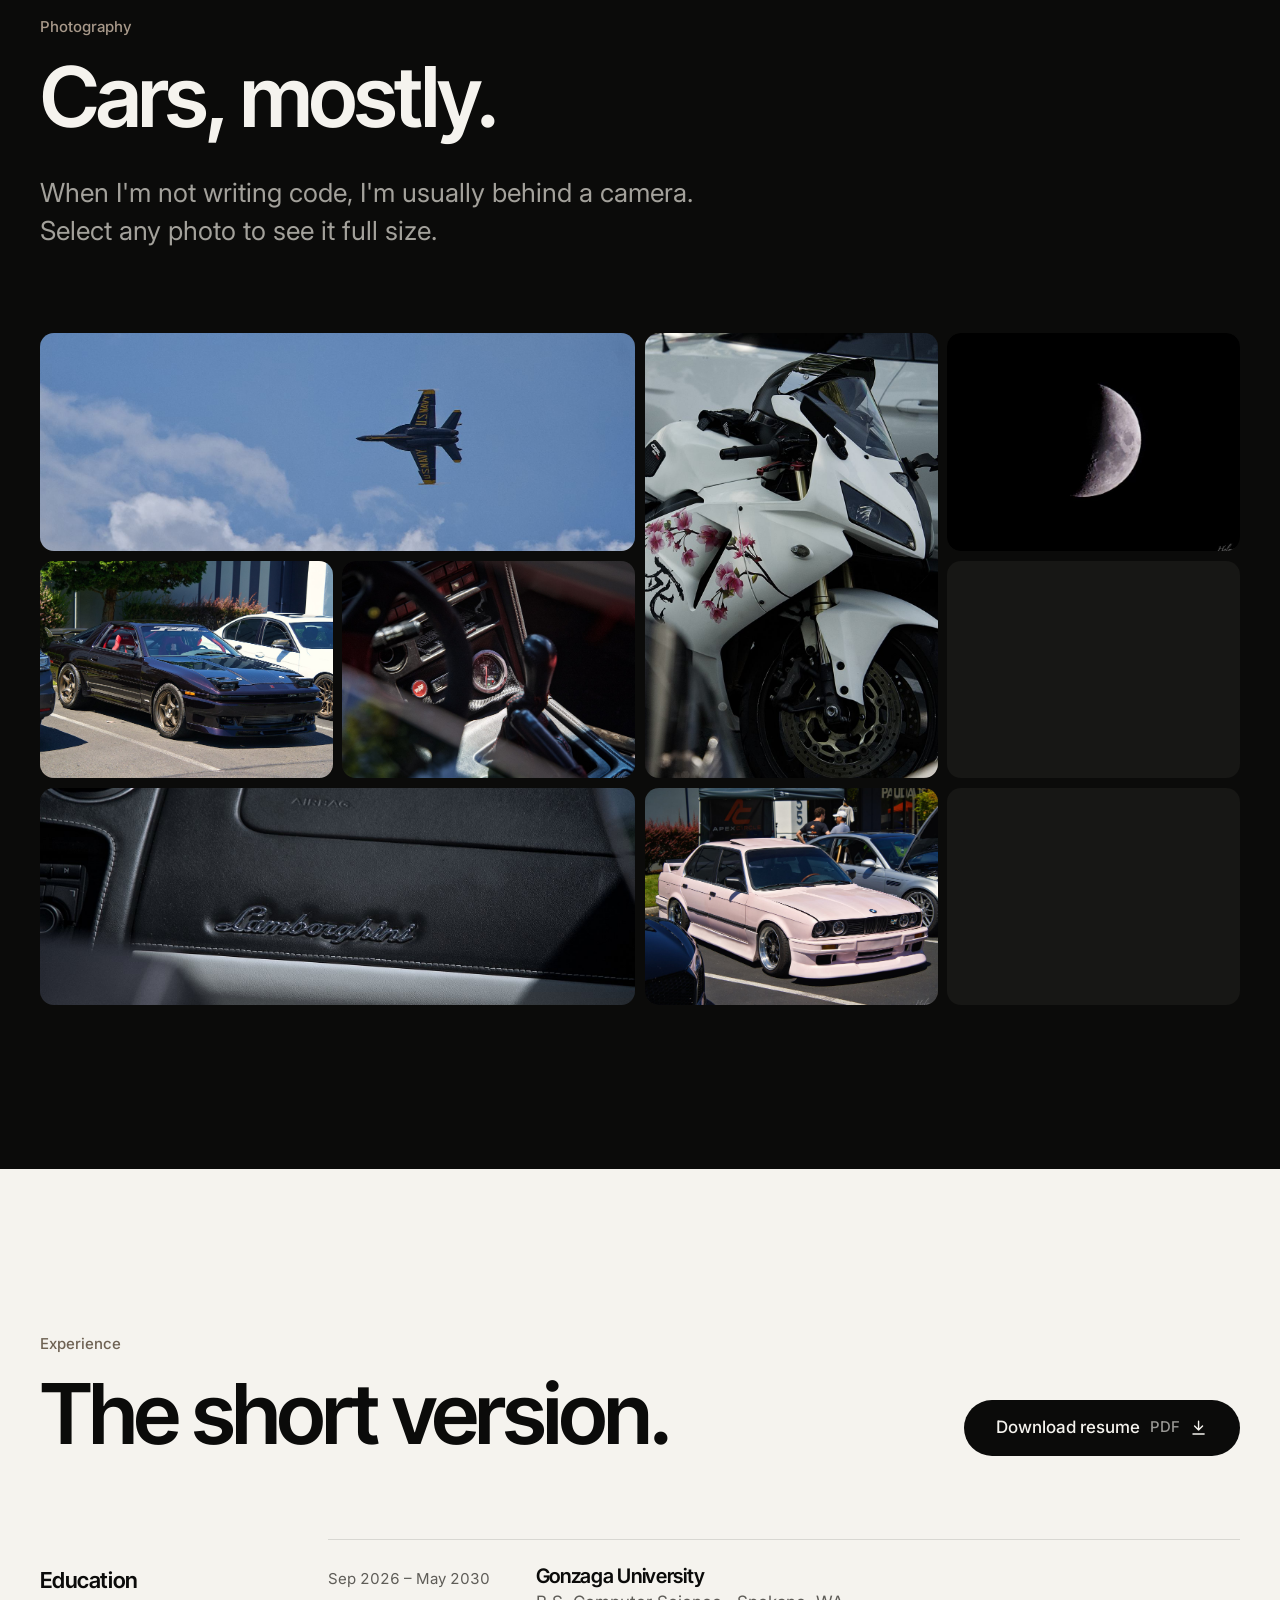
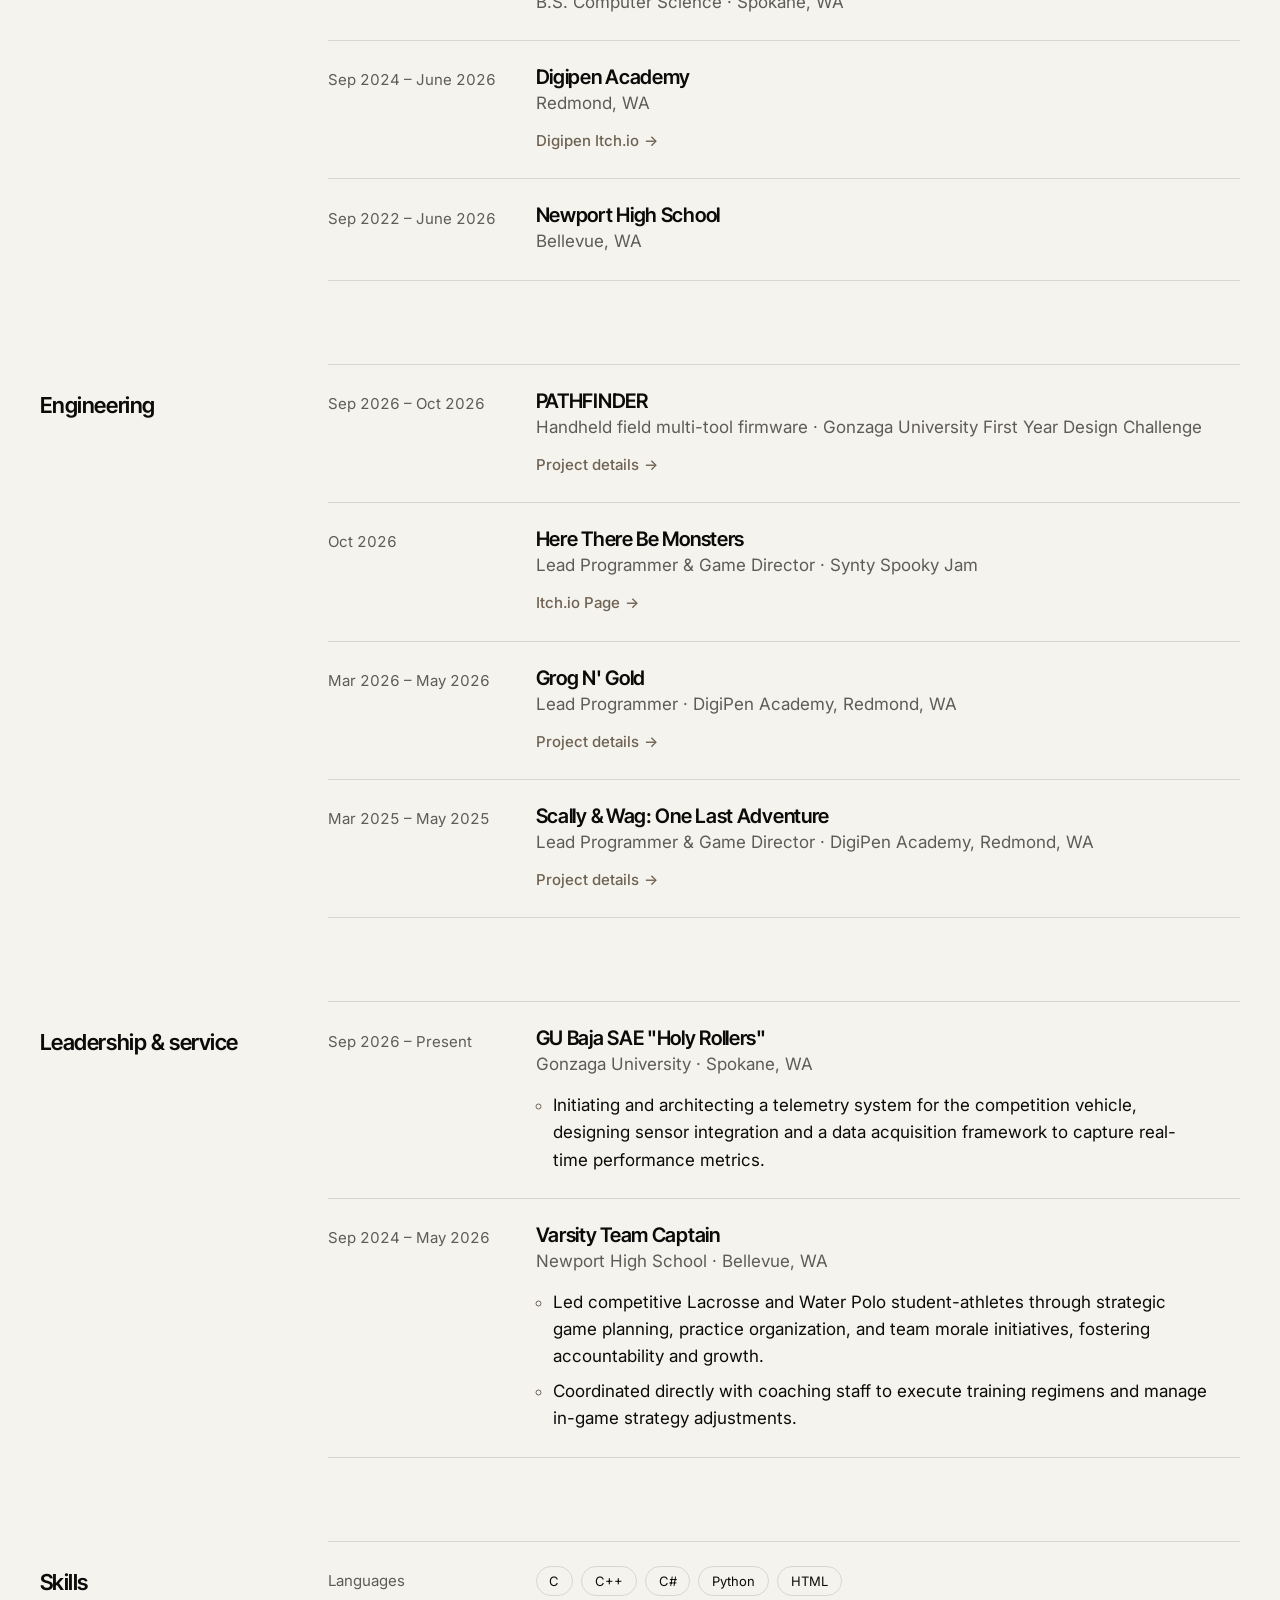
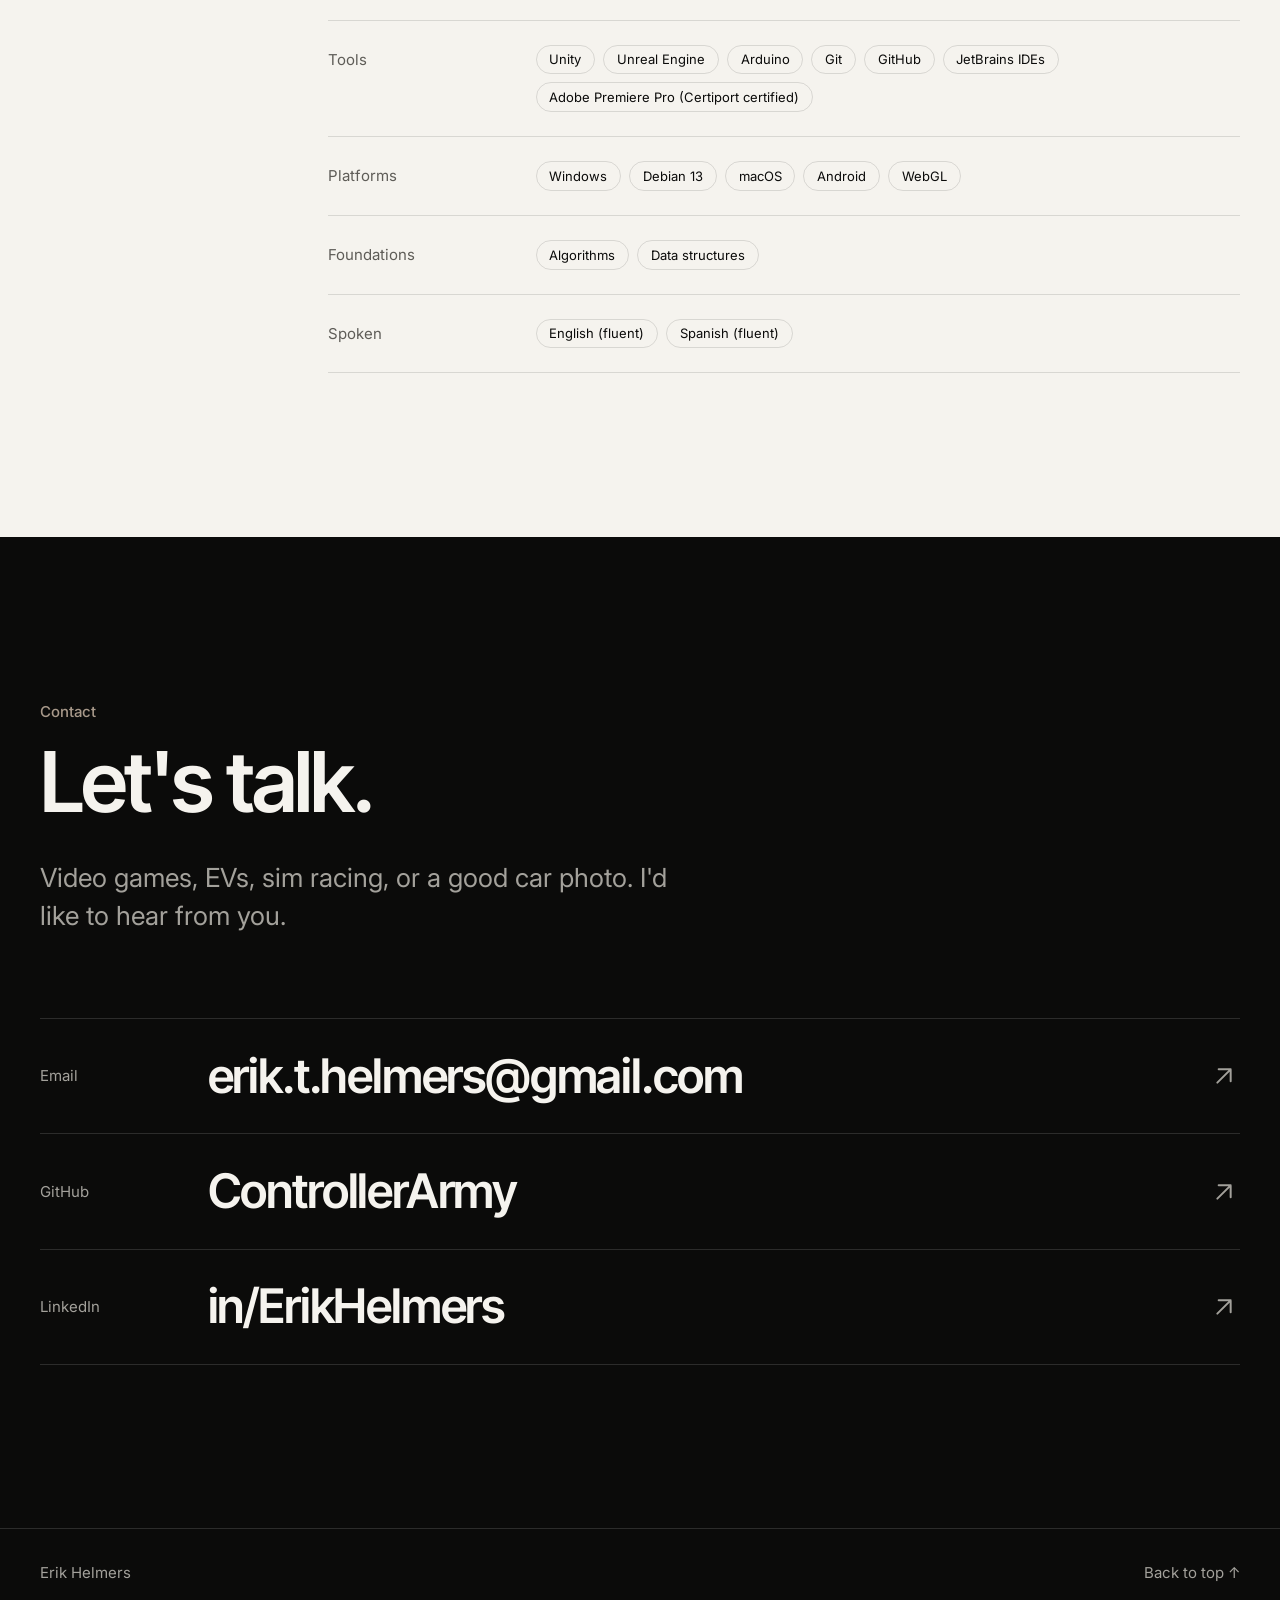
==== commit c5bb78c8: "Added education, and here there be monsters, still need cover for htbm" ====
--- a/index.html
+++ b/index.html
@@ -94,12 +94,12 @@
         <div class="about-copy" data-reveal>
           <!-- Phrases in <strong> show in full-strength color; the rest is softer. -->
           <p>
-            I am a <strong>Computer Science student at Gonzaga University</strong>, Class of 2030. On <strong>Gonzaga Baja SAE</strong> I'm building a telemetry system for
+            I am a <strong>Computer Science</strong> student at <strong>Gonzaga University</strong>, Class of 2030. On <strong>Gonzaga Baja SAE</strong>, I'm building a telemetry system for
             our competition vehicle, and my first-year design project, <strong>PATHFINDER</strong>, was firmware for a handheld
-            sensor tool that had to run lean on a constrained platform. Before college I led programming on two
+            sensor tool that had to run lean on a constrained platform. Before college, I led programming on two
             shipped Unity games at DigiPen Academy. I'm working toward a career in <strong>video games</strong>, and
-            I'd also love to write software for an <strong>electric vehicle company</strong>, because I want my code
-            to help make transportation cleaner. Away from the keyboard I play for <strong>Gonzaga Men's Lacrosse</strong>, photograph cars,
+            I'd also love to write software for <strong>electric vehicles</strong>, because I want my code
+            to help make transportation cleaner. Away from the keyboard, I play for <strong>Gonzaga Men's Lacrosse</strong>, photograph cars,
             and chase lap times in sim racing.
           </p>
         </div>
@@ -184,8 +184,24 @@
                   <p class="tl-sub">B.S. Computer Science · Spokane, WA</p>
                 </div>
               </li>
+              <li class="tl-item">
+                <p class="tl-date">Sep 2024 – June 2026</p>
+                <div>
+                  <h4 class="tl-title">Digipen Academy</h4>
+                  <p class="tl-sub">Redmond, WA</p>
+                  <a class="tl-link" href="https://digipen-academy-wanic.itch.io" target = "_blank">Digipen Itch.io <span aria-hidden="true">→</span></a>
+                </div>
+              </li>
+              <li class="tl-item">
+                <p class="tl-date">Sep 2022 – June 2026</p>
+                <div>
+                  <h4 class="tl-title">Newport High School</h4>
+                  <p class="tl-sub">Bellevue, WA</p>
+                </div>
+              </li>
             </ol>
           </section>
+
 
           <!-- Engineering -->
           <section class="tl-group" aria-labelledby="tl-engineering" data-reveal>
@@ -197,6 +213,14 @@
                   <h4 class="tl-title">PATHFINDER</h4>
                   <p class="tl-sub">Handheld field multi-tool firmware · Gonzaga University First Year Design Challenge</p>
                   <a class="tl-link" href="#project/pathfinder">Project details <span aria-hidden="true">→</span></a>
+                </div>
+              </li>
+              <li class="tl-item">
+                <p class="tl-date">Oct 2026</p>
+                <div>
+                  <h4 class="tl-title">Here There Be Monsters</h4>
+                  <p class="tl-sub">Lead Programmer &amp; Game Director · Synty Spooky Jam</p>
+                  <a class="tl-link" href="https://tedhelmersgmailcom.itch.io/here-there-be-monsters" target = "_blank">Itch.io Page <span aria-hidden="true">→</span></a>
                 </div>
               </li>
               <li class="tl-item">
